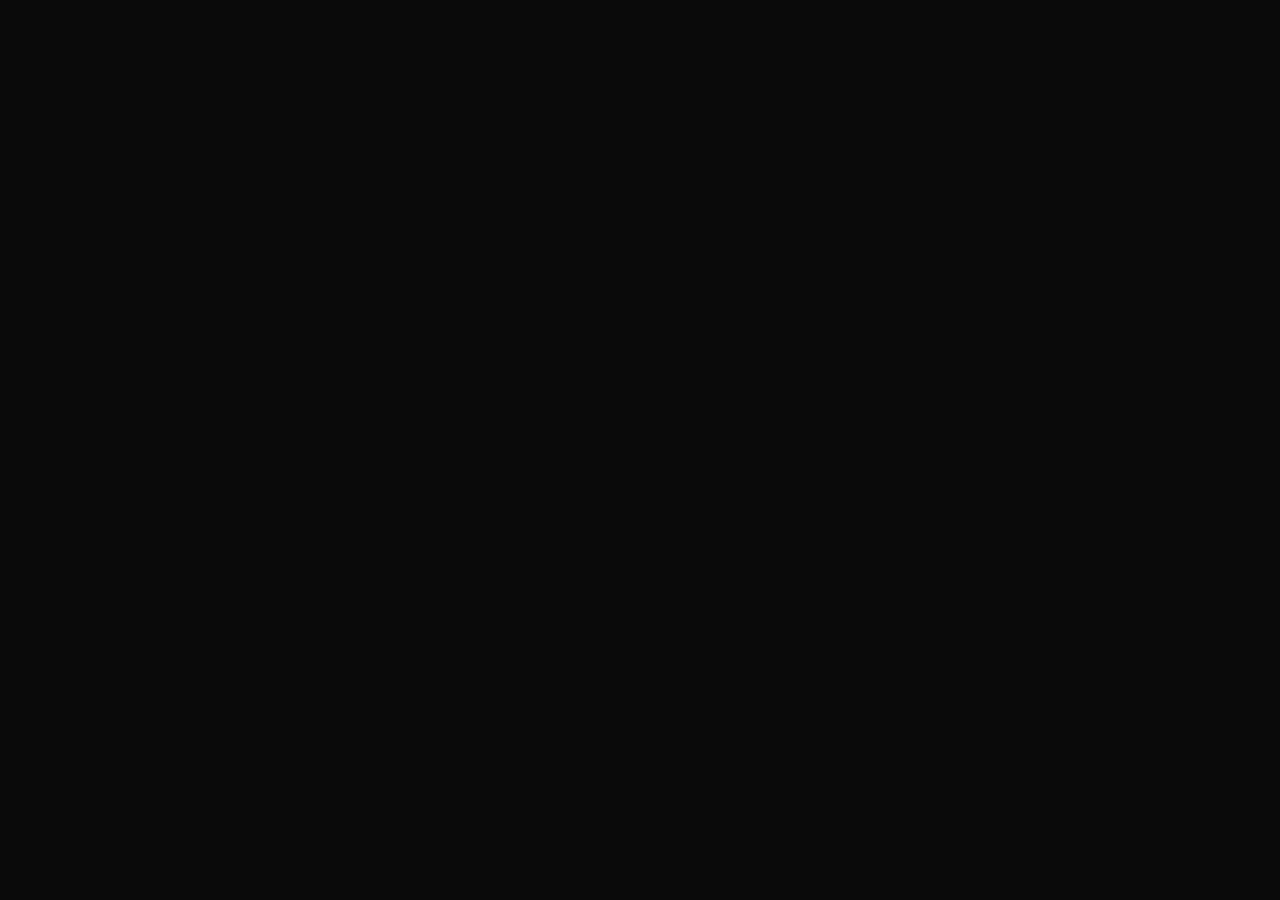
==== index.html @ a023f323 "Update index.html" ====
<!doctype html>
<html lang="pt-BR">
<head>
    <meta charset="utf-8"/><meta name="viewport" content="width=device-width,initial-scale=1,maximum-scale=5"/>
    <title>TKT2Rocket | Agência de Gestão para Criadoras</title>
    <link href="https://fonts.googleapis.com/css2?family=Playfair+Display:wght@400;700;800&family=Manrope:wght@400;600;700&display=swap" rel="stylesheet"/>
    <script defer="defer" src="/static/js/main.5b366446.js"></script>
    <link href="/static/css/main.333bd661.css" rel="stylesheet">
    <style>
        #root h1 { font-family: 'Playfair Display', serif !important; font-weight: 800 !important; }
        .hero-sub { font-family: 'Manrope', sans-serif !important; line-height: 1.6; display: block; margin-top: 15px; }
        .stats-label { font-size: 0.75rem; text-transform: uppercase; color: #999; display: block; }
        .stats-value { font-family: 'Playfair Display', serif; color: #ff3b3b; font-size: 1.5rem; font-weight: 700; display: block; }
        .plus-yellow { color: #ffcc00 !important; font-weight: 800; margin-right: 4px; }
        /* Estilo dos Boxes Reformulados */
        .box-number { color: #c5a059 !important; font-family: 'Playfair Display', serif; font-size: 2.5rem; font-weight: 700; display: block; line-height: 1; }
        .box-title { font-family: 'Playfair Display', serif !important; color: #fff !important; font-size: 1.3rem !important; font-weight: 700; display: block; margin-top: 8px; line-height: 1.2; }
    </style>
</head>
<body>
    <div id="root"></div>
    <script>
    (function() {
        const translations = [
            ["Do Exibicionismo ao Lucro:", "Quer vender (...e muito) como criadora de conteúdo adulto?"],
            ["Transforme suas fotos e vídeos em dinheiro de verdade", "Mas, não tem ideia como?"],
            ["A TKT2Rocket gerencia seu perfil", "<span class='hero-sub'>A TKT2ROCKET 🚀 sabe como te ajudar para voar alto. <br><br> Uma agência completa para te ajudar a ter liberdade de criação e produção e vender muito mais no Privacy, HotVips e OnlyFans.</span>"],
            ["Como Funciona a Parceria", "DO EXIBICIONISMO AO LUCRO"],
            ["Somos sócios do seu crescimento", "Somos sócios do seu crescimento. <br> Só crescemos se você crescer."],
            ["Aquilo que começou como uma brincadeira pode pagar muito mais", "Aquilo que começou como uma brincadeira pode pagar muito mais que a balada do final de semana!!!"],
            // Boxes: Usamos chaves únicas para evitar duplicidade
            ["01", "<span class='box-number'>01</span><span class='box-title'>Estratégia de Divulgação</span>"],
            ["02", "<span class='box-number'>02</span><span class='box-title'>Plataformas e Consultoria</span>"],
            ["03", "<span class='box-number'>03</span><span class='box-title'>Marketing e Gestão</span>"],
            ["+25", "<span class='stats-value'><span class='plus-yellow'>+</span> Faturamento</span>"],
            ["Top 1", "<span class='stats-value'><span class='plus-yellow'>+</span> Assinantes</span>"]
        ];

        function apply() {
            const root = document.getElementById('root');
            if (!root) return;

            const walker = document.createTreeWalker(root, NodeFilter.SHOW_TEXT, null, false);
            let node;
            const toReplace = [];

            while(node = walker.nextNode()) {
                let text = node.nodeValue.trim();
                translations.forEach(([old, newVal]) => {
                    // Só agenda a troca se o texto for exatamente igual ao "old" ou contiver a frase do herói
                    if ((text === old || (old.length > 5 && text.includes(old))) && !node.parentNode.innerHTML.includes('box-number')) {
                        toReplace.push({node, newVal});
                    }
                });
            }

            toReplace.forEach(({node, newVal}) => {
                if (newVal.includes('<')) {
                    const span = document.createElement('span');
                    span.innerHTML = newVal;
                    // Limpa o conteúdo do pai para evitar o "efeito eco" das imagens
                    node.parentNode.innerHTML = ""; 
                    node.parentNode.appendChild(span);
                } else {
                    node.nodeValue = newVal;
                }
            });
        }

        // Roda em intervalos controlados para não fritar o processador
        const timer = setInterval(apply, 1500);
        setTimeout(() => clearInterval(timer), 10000); // Para após 10s
        window.addEventListener('load', apply);
    })();
    </script>
</body>
</html>
---- static/css/main.333bd661.css ----
@import url(https://fonts.googleapis.com/css2?family=Playfair+Display:ital,wght@0,400;0,500;0,600;0,700;0,800;0,900;1,400;1,500;1,600;1,700&family=Manrope:wght@200;300;400;500;600;700;800&display=swap);*,:after,:before{--tw-border-spacing-x:0;--tw-border-spacing-y:0;--tw-translate-x:0;--tw-translate-y:0;--tw-rotate:0;--tw-skew-x:0;--tw-skew-y:0;--tw-scale-x:1;--tw-scale-y:1;--tw-pan-x: ;--tw-pan-y: ;--tw-pinch-zoom: ;--tw-scroll-snap-strictness:proximity;--tw-gradient-from-position: ;--tw-gradient-via-position: ;--tw-gradient-to-position: ;--tw-ordinal: ;--tw-slashed-zero: ;--tw-numeric-figure: ;--tw-numeric-spacing: ;--tw-numeric-fraction: ;--tw-ring-inset: ;--tw-ring-offset-width:0px;--tw-ring-offset-color:#fff;--tw-ring-color:#3b82f680;--tw-ring-offset-shadow:0 0 #0000;--tw-ring-shadow:0 0 #0000;--tw-shadow:0 0 #0000;--tw-shadow-colored:0 0 #0000;--tw-blur: ;--tw-brightness: ;--tw-contrast: ;--tw-grayscale: ;--tw-hue-rotate: ;--tw-invert: ;--tw-saturate: ;--tw-sepia: ;--tw-drop-shadow: ;--tw-backdrop-blur: ;--tw-backdrop-brightness: ;--tw-backdrop-contrast: ;--tw-backdrop-grayscale: ;--tw-backdrop-hue-rotate: ;--tw-backdrop-invert: ;--tw-backdrop-opacity: ;--tw-backdrop-saturate: ;--tw-backdrop-sepia: ;--tw-contain-size: ;--tw-contain-layout: ;--tw-contain-paint: ;--tw-contain-style: }::backdrop{--tw-border-spacing-x:0;--tw-border-spacing-y:0;--tw-translate-x:0;--tw-translate-y:0;--tw-rotate:0;--tw-skew-x:0;--tw-skew-y:0;--tw-scale-x:1;--tw-scale-y:1;--tw-pan-x: ;--tw-pan-y: ;--tw-pinch-zoom: ;--tw-scroll-snap-strictness:proximity;--tw-gradient-from-position: ;--tw-gradient-via-position: ;--tw-gradient-to-position: ;--tw-ordinal: ;--tw-slashed-zero: ;--tw-numeric-figure: ;--tw-numeric-spacing: ;--tw-numeric-fraction: ;--tw-ring-inset: ;--tw-ring-offset-width:0px;--tw-ring-offset-color:#fff;--tw-ring-color:#3b82f680;--tw-ring-offset-shadow:0 0 #0000;--tw-ring-shadow:0 0 #0000;--tw-shadow:0 0 #0000;--tw-shadow-colored:0 0 #0000;--tw-blur: ;--tw-brightness: ;--tw-contrast: ;--tw-grayscale: ;--tw-hue-rotate: ;--tw-invert: ;--tw-saturate: ;--tw-sepia: ;--tw-drop-shadow: ;--tw-backdrop-blur: ;--tw-backdrop-brightness: ;--tw-backdrop-contrast: ;--tw-backdrop-grayscale: ;--tw-backdrop-hue-rotate: ;--tw-backdrop-invert: ;--tw-backdrop-opacity: ;--tw-backdrop-saturate: ;--tw-backdrop-sepia: ;--tw-contain-size: ;--tw-contain-layout: ;--tw-contain-paint: ;--tw-contain-style: }

/*
! tailwindcss v3.4.19 | MIT License | https://tailwindcss.com
*/*,:after,:before{border:0 solid #e5e7eb;box-sizing:border-box}:after,:before{--tw-content:""}:host,html{-webkit-text-size-adjust:100%;font-feature-settings:normal;-webkit-tap-highlight-color:transparent;font-family:ui-sans-serif,system-ui,sans-serif,Apple Color Emoji,Segoe UI Emoji,Segoe UI Symbol,Noto Color Emoji;font-variation-settings:normal;line-height:1.5;tab-size:4}body{line-height:inherit;margin:0}hr{border-top-width:1px;color:inherit;height:0}abbr:where([title]){-webkit-text-decoration:underline dotted;text-decoration:underline dotted}h1,h2,h3,h4,h5,h6{font-size:inherit;font-weight:inherit}a{color:inherit;text-decoration:inherit}b,strong{font-weight:bolder}code,kbd,pre,samp{font-feature-settings:normal;font-family:ui-monospace,SFMono-Regular,Menlo,Monaco,Consolas,Liberation Mono,Courier New,monospace;font-size:1em;font-variation-settings:normal}small{font-size:80%}sub,sup{font-size:75%;line-height:0;position:relative;vertical-align:initial}sub{bottom:-.25em}sup{top:-.5em}table{border-collapse:collapse;border-color:inherit;text-indent:0}button,input,optgroup,select,textarea{font-feature-settings:inherit;color:inherit;font-family:inherit;font-size:100%;font-variation-settings:inherit;font-weight:inherit;letter-spacing:inherit;line-height:inherit;margin:0;padding:0}button,select{text-transform:none}button,input:where([type=button]),input:where([type=reset]),input:where([type=submit]){-webkit-appearance:button;background-color:initial;background-image:none}:-moz-focusring{outline:auto}:-moz-ui-invalid{box-shadow:none}progress{vertical-align:initial}::-webkit-inner-spin-button,::-webkit-outer-spin-button{height:auto}[type=search]{-webkit-appearance:textfield;outline-offset:-2px}::-webkit-search-decoration{-webkit-appearance:none}::-webkit-file-upload-button{-webkit-appearance:button;font:inherit}summary{display:list-item}blockquote,dd,dl,figure,h1,h2,h3,h4,h5,h6,hr,p,pre{margin:0}fieldset{margin:0}fieldset,legend{padding:0}menu,ol,ul{list-style:none;margin:0;padding:0}dialog{padding:0}textarea{resize:vertical}input::placeholder,textarea::placeholder{color:#9ca3af;opacity:1}[role=button],button{cursor:pointer}:disabled{cursor:default}audio,canvas,embed,iframe,img,object,svg,video{display:block;vertical-align:middle}img,video{height:auto;max-width:100%}[hidden]:where(:not([hidden=until-found])){display:none}.sr-only{clip:rect(0,0,0,0);border-width:0;height:1px;margin:-1px;overflow:hidden;padding:0;position:absolute;white-space:nowrap;width:1px}.pointer-events-none{pointer-events:none}.pointer-events-auto{pointer-events:auto}.visible{visibility:visible}.invisible{visibility:hidden}.fixed{position:fixed}.absolute{position:absolute}.relative{position:relative}.inset-0{inset:0}.inset-x-0{left:0;right:0}.inset-y-0{bottom:0;top:0}.-bottom-12{bottom:-3rem}.-bottom-4{bottom:-1rem}.-left-12{left:-3rem}.-right-12{right:-3rem}.-right-4{right:-1rem}.-top-12{top:-3rem}.bottom-0{bottom:0}.bottom-6{bottom:1.5rem}.left-0{left:0}.left-1{left:.25rem}.left-1\/2{left:50%}.left-2{left:.5rem}.left-\[50\%\]{left:50%}.right-0{right:0}.right-1{right:.25rem}.right-2{right:.5rem}.right-4{right:1rem}.right-6{right:1.5rem}.top-0{top:0}.top-1{top:.25rem}.top-1\/2{top:50%}.top-4{top:1rem}.top-6{top:1.5rem}.top-\[1px\]{top:1px}.top-\[50\%\]{top:50%}.top-\[60\%\]{top:60%}.top-full{top:100%}.z-0{z-index:0}.z-10{z-index:10}.z-50{z-index:50}.z-\[100\]{z-index:100}.z-\[110\]{z-index:110}.z-\[1\]{z-index:1}.order-1{order:1}.order-2{order:2}.-mx-1{margin-left:-.25rem;margin-right:-.25rem}.mx-auto{margin-left:auto;margin-right:auto}.my-1{margin-bottom:.25rem;margin-top:.25rem}.my-4{margin-bottom:1rem;margin-top:1rem}.-ml-4{margin-left:-1rem}.-mt-4{margin-top:-1rem}.mb-1{margin-bottom:.25rem}.mb-10{margin-bottom:2.5rem}.mb-12{margin-bottom:3rem}.mb-16{margin-bottom:4rem}.mb-2{margin-bottom:.5rem}.mb-3{margin-bottom:.75rem}.mb-4{margin-bottom:1rem}.mb-6{margin-bottom:1.5rem}.mb-8{margin-bottom:2rem}.ml-1{margin-left:.25rem}.ml-auto{margin-left:auto}.mr-2{margin-right:.5rem}.mt-1\.5{margin-top:.375rem}.mt-10{margin-top:2.5rem}.mt-16{margin-top:4rem}.mt-2{margin-top:.5rem}.mt-24{margin-top:6rem}.mt-4{margin-top:1rem}.mt-6{margin-top:1.5rem}.mt-8{margin-top:2rem}.mt-auto{margin-top:auto}.block{display:block}.inline-block{display:inline-block}.flex{display:flex}.inline-flex{display:inline-flex}.table{display:table}.grid{display:grid}.hidden{display:none}.aspect-\[4\/5\]{aspect-ratio:4/5}.aspect-square{aspect-ratio:1/1}.h-1{height:.25rem}.h-1\.5{height:.375rem}.h-10{height:2.5rem}.h-12{height:3rem}.h-14{height:3.5rem}.h-16{height:4rem}.h-2{height:.5rem}.h-2\.5{height:.625rem}.h-20{height:5rem}.h-3{height:.75rem}.h-3\.5{height:.875rem}.h-32{height:8rem}.h-4{height:1rem}.h-5{height:1.25rem}.h-7{height:1.75rem}.h-8{height:2rem}.h-9{height:2.25rem}.h-\[1px\]{height:1px}.h-\[var\(--radix-navigation-menu-viewport-height\)\]{height:var(--radix-navigation-menu-viewport-height)}.h-\[var\(--radix-select-trigger-height\)\]{height:var(--radix-select-trigger-height)}.h-auto{height:auto}.h-full{height:100%}.h-px{height:1px}.max-h-\[--radix-context-menu-content-available-height\]{max-height:var(--radix-context-menu-content-available-height)}.max-h-\[--radix-select-content-available-height\]{max-height:var(--radix-select-content-available-height)}.max-h-\[300px\]{max-height:300px}.max-h-\[var\(--radix-dropdown-menu-content-available-height\)\]{max-height:var(--radix-dropdown-menu-content-available-height)}.max-h-screen{max-height:100vh}.min-h-\[60px\]{min-height:60px}.min-h-screen{min-height:100vh}.w-1{width:.25rem}.w-1\.5{width:.375rem}.w-10{width:2.5rem}.w-12{width:3rem}.w-16{width:4rem}.w-2{width:.5rem}.w-2\.5{width:.625rem}.w-3{width:.75rem}.w-3\.5{width:.875rem}.w-3\/4{width:75%}.w-32{width:8rem}.w-4{width:1rem}.w-6{width:1.5rem}.w-64{width:16rem}.w-7{width:1.75rem}.w-72{width:18rem}.w-8{width:2rem}.w-9{width:2.25rem}.w-\[100px\]{width:100px}.w-\[1px\]{width:1px}.w-auto{width:auto}.w-full{width:100%}.w-max{width:-webkit-max-content;width:max-content}.w-px{width:1px}.min-w-0{min-width:0}.min-w-10{min-width:2.5rem}.min-w-8{min-width:2rem}.min-w-9{min-width:2.25rem}.min-w-\[12rem\]{min-width:12rem}.min-w-\[8rem\]{min-width:8rem}.min-w-\[var\(--radix-select-trigger-width\)\]{min-width:var(--radix-select-trigger-width)}.max-w-2xl{max-width:42rem}.max-w-3xl{max-width:48rem}.max-w-4xl{max-width:56rem}.max-w-5xl{max-width:64rem}.max-w-6xl{max-width:72rem}.max-w-7xl{max-width:80rem}.max-w-\[200px\]{max-width:200px}.max-w-lg{max-width:32rem}.max-w-max{max-width:-webkit-max-content;max-width:max-content}.max-w-md{max-width:28rem}.max-w-xl{max-width:36rem}.max-w-xs{max-width:20rem}.flex-1{flex:1 1}.shrink-0{flex-shrink:0}.grow{flex-grow:1}.grow-0{flex-grow:0}.basis-full{flex-basis:100%}.caption-bottom{caption-side:bottom}.border-collapse{border-collapse:collapse}.origin-\[--radix-context-menu-content-transform-origin\]{transform-origin:var(--radix-context-menu-content-transform-origin)}.origin-\[--radix-dropdown-menu-content-transform-origin\]{transform-origin:var(--radix-dropdown-menu-content-transform-origin)}.origin-\[--radix-hover-card-content-transform-origin\]{transform-origin:var(--radix-hover-card-content-transform-origin)}.origin-\[--radix-menubar-content-transform-origin\]{transform-origin:var(--radix-menubar-content-transform-origin)}.origin-\[--radix-popover-content-transform-origin\]{transform-origin:var(--radix-popover-content-transform-origin)}.origin-\[--radix-select-content-transform-origin\]{transform-origin:var(--radix-select-content-transform-origin)}.origin-\[--radix-tooltip-content-transform-origin\]{transform-origin:var(--radix-tooltip-content-transform-origin)}.-translate-x-1\/2{--tw-translate-x:-50%}.-translate-x-1\/2,.-translate-y-1\/2{transform:translate(var(--tw-translate-x),var(--tw-translate-y)) rotate(var(--tw-rotate)) skewX(var(--tw-skew-x)) skewY(var(--tw-skew-y)) scaleX(var(--tw-scale-x)) scaleY(var(--tw-scale-y))}.-translate-y-1\/2{--tw-translate-y:-50%}.translate-x-\[-50\%\]{--tw-translate-x:-50%}.translate-x-\[-50\%\],.translate-y-\[-50\%\]{transform:translate(var(--tw-translate-x),var(--tw-translate-y)) rotate(var(--tw-rotate)) skewX(var(--tw-skew-x)) skewY(var(--tw-skew-y)) scaleX(var(--tw-scale-x)) scaleY(var(--tw-scale-y))}.translate-y-\[-50\%\]{--tw-translate-y:-50%}.rotate-45{--tw-rotate:45deg}.rotate-45,.rotate-90{transform:translate(var(--tw-translate-x),var(--tw-translate-y)) rotate(var(--tw-rotate)) skewX(var(--tw-skew-x)) skewY(var(--tw-skew-y)) scaleX(var(--tw-scale-x)) scaleY(var(--tw-scale-y))}.rotate-90{--tw-rotate:90deg}.transform{transform:translate(var(--tw-translate-x),var(--tw-translate-y)) rotate(var(--tw-rotate)) skewX(var(--tw-skew-x)) skewY(var(--tw-skew-y)) scaleX(var(--tw-scale-x)) scaleY(var(--tw-scale-y))}@keyframes pulse{50%{opacity:.5}}.animate-pulse{animation:pulse 2s cubic-bezier(.4,0,.6,1) infinite}.cursor-default{cursor:default}.cursor-pointer{cursor:pointer}.touch-none{touch-action:none}.select-none{-webkit-user-select:none;user-select:none}.list-none{list-style-type:none}.grid-cols-1{grid-template-columns:repeat(1,minmax(0,1fr))}.grid-cols-3{grid-template-columns:repeat(3,minmax(0,1fr))}.flex-row{flex-direction:row}.flex-col{flex-direction:column}.flex-col-reverse{flex-direction:column-reverse}.flex-wrap{flex-wrap:wrap}.items-end{align-items:flex-end}.items-center{align-items:center}.justify-center{justify-content:center}.justify-between{justify-content:space-between}.gap-1{gap:.25rem}.gap-1\.5{gap:.375rem}.gap-2{gap:.5rem}.gap-3{gap:.75rem}.gap-4{gap:1rem}.gap-6{gap:1.5rem}.gap-8{gap:2rem}.space-x-1>:not([hidden])~:not([hidden]){--tw-space-x-reverse:0;margin-left:calc(.25rem*(1 - var(--tw-space-x-reverse)));margin-right:calc(.25rem*var(--tw-space-x-reverse))}.space-x-2>:not([hidden])~:not([hidden]){--tw-space-x-reverse:0;margin-left:calc(.5rem*(1 - var(--tw-space-x-reverse)));margin-right:calc(.5rem*var(--tw-space-x-reverse))}.space-y-1>:not([hidden])~:not([hidden]){--tw-space-y-reverse:0;margin-bottom:calc(.25rem*var(--tw-space-y-reverse));margin-top:calc(.25rem*(1 - var(--tw-space-y-reverse)))}.space-y-1\.5>:not([hidden])~:not([hidden]){--tw-space-y-reverse:0;margin-bottom:calc(.375rem*var(--tw-space-y-reverse));margin-top:calc(.375rem*(1 - var(--tw-space-y-reverse)))}.space-y-2>:not([hidden])~:not([hidden]){--tw-space-y-reverse:0;margin-bottom:calc(.5rem*var(--tw-space-y-reverse));margin-top:calc(.5rem*(1 - var(--tw-space-y-reverse)))}.space-y-3>:not([hidden])~:not([hidden]){--tw-space-y-reverse:0;margin-bottom:calc(.75rem*var(--tw-space-y-reverse));margin-top:calc(.75rem*(1 - var(--tw-space-y-reverse)))}.space-y-4>:not([hidden])~:not([hidden]){--tw-space-y-reverse:0;margin-bottom:calc(1rem*var(--tw-space-y-reverse));margin-top:calc(1rem*(1 - var(--tw-space-y-reverse)))}.space-y-6>:not([hidden])~:not([hidden]){--tw-space-y-reverse:0;margin-bottom:calc(1.5rem*var(--tw-space-y-reverse));margin-top:calc(1.5rem*(1 - var(--tw-space-y-reverse)))}.overflow-auto{overflow:auto}.overflow-hidden{overflow:hidden}.overflow-y-auto{overflow-y:auto}.overflow-x-hidden{overflow-x:hidden}.whitespace-nowrap{white-space:nowrap}.break-words{overflow-wrap:break-word}.rounded-\[inherit\]{border-radius:inherit}.rounded-full{border-radius:9999px}.rounded-lg,.rounded-md,.rounded-sm{border-radius:0}.rounded-xl{border-radius:.75rem}.rounded-t-\[10px\]{border-top-left-radius:10px;border-top-right-radius:10px}.rounded-tl-sm{border-top-left-radius:0}.border{border-width:1px}.border-0{border-width:0}.border-2{border-width:2px}.border-y{border-top-width:1px}.border-b,.border-y{border-bottom-width:1px}.border-l{border-left-width:1px}.border-r{border-right-width:1px}.border-t{border-top-width:1px}.border-\[\#222\]{--tw-border-opacity:1;border-color:#222;border-color:rgb(34 34 34/var(--tw-border-opacity,1))}.border-\[\#333\],.border-border{--tw-border-opacity:1;border-color:#333;border-color:rgb(51 51 51/var(--tw-border-opacity,1))}.border-input{--tw-border-opacity:1;border-color:#262626;border-color:rgb(38 38 38/var(--tw-border-opacity,1))}.border-muted-foreground\/30{border-color:#a3a3a34d}.border-primary{--tw-border-opacity:1;border-color:#c41e3a;border-color:rgb(196 30 58/var(--tw-border-opacity,1))}.border-primary\/30{border-color:#c41e3a4d}.border-primary\/50{border-color:#c41e3a80}.border-secondary\/30{border-color:#c9a84c4d}.border-transparent{border-color:#0000}.border-l-transparent{border-left-color:#0000}.border-t-transparent{border-top-color:#0000}.bg-\[\#0a0a0a\]{--tw-bg-opacity:1;background-color:#0a0a0a;background-color:rgb(10 10 10/var(--tw-bg-opacity,1))}.bg-\[\#C41E3A\]{--tw-bg-opacity:1;background-color:#c41e3a;background-color:rgb(196 30 58/var(--tw-bg-opacity,1))}.bg-\[\#C9A84C\]{--tw-bg-opacity:1;background-color:#c9a84c;background-color:rgb(201 168 76/var(--tw-bg-opacity,1))}.bg-background{--tw-bg-opacity:1;background-color:#0a0a0a;background-color:rgb(10 10 10/var(--tw-bg-opacity,1))}.bg-background\/95{background-color:#0a0a0af2}.bg-black\/80{background-color:#000c}.bg-border{--tw-bg-opacity:1;background-color:#333;background-color:rgb(51 51 51/var(--tw-bg-opacity,1))}.bg-card{--tw-bg-opacity:1;background-color:#121212;background-color:rgb(18 18 18/var(--tw-bg-opacity,1))}.bg-foreground{--tw-bg-opacity:1;background-color:#f5f5f5;background-color:rgb(245 245 245/var(--tw-bg-opacity,1))}.bg-muted{--tw-bg-opacity:1;background-color:#1a1a1a;background-color:rgb(26 26 26/var(--tw-bg-opacity,1))}.bg-muted\/30{background-color:#1a1a1a4d}.bg-muted\/50{background-color:#1a1a1a80}.bg-primary{--tw-bg-opacity:1;background-color:#c41e3a;background-color:rgb(196 30 58/var(--tw-bg-opacity,1))}.bg-primary\/10{background-color:#c41e3a1a}.bg-primary\/20{background-color:#c41e3a33}.bg-primary\/30{background-color:#c41e3a4d}.bg-secondary{--tw-bg-opacity:1;background-color:#c9a84c;background-color:rgb(201 168 76/var(--tw-bg-opacity,1))}.bg-secondary\/10{background-color:#c9a84c1a}.bg-transparent{background-color:initial}.bg-white{--tw-bg-opacity:1;background-color:#fff;background-color:rgb(255 255 255/var(--tw-bg-opacity,1))}.bg-gradient-to-r{background-image:linear-gradient(to right,var(--tw-gradient-stops))}.bg-gradient-to-t{background-image:linear-gradient(to top,var(--tw-gradient-stops))}.from-background{--tw-gradient-from:#0a0a0a var(--tw-gradient-from-position);--tw-gradient-to:#0a0a0a00 var(--tw-gradient-to-position);--tw-gradient-stops:var(--tw-gradient-from),var(--tw-gradient-to)}.from-primary{--tw-gradient-from:#c41e3a var(--tw-gradient-from-position);--tw-gradient-to:#c41e3a00 var(--tw-gradient-to-position);--tw-gradient-stops:var(--tw-gradient-from),var(--tw-gradient-to)}.via-secondary{--tw-gradient-to:#c9a84c00 var(--tw-gradient-to-position);--tw-gradient-stops:var(--tw-gradient-from),#c9a84c var(--tw-gradient-via-position),var(--tw-gradient-to)}.via-transparent{--tw-gradient-to:#0000 var(--tw-gradient-to-position);--tw-gradient-stops:var(--tw-gradient-from),#0000 var(--tw-gradient-via-position),var(--tw-gradient-to)}.to-primary{--tw-gradient-to:#c41e3a var(--tw-gradient-to-position)}.to-transparent{--tw-gradient-to:#0000 var(--tw-gradient-to-position)}.bg-cover{background-size:cover}.bg-center{background-position:50%}.fill-current{fill:currentColor}.fill-primary{fill:#c41e3a}.object-cover{object-fit:cover}.p-0{padding:0}.p-1{padding:.25rem}.p-2{padding:.5rem}.p-3{padding:.75rem}.p-4{padding:1rem}.p-6{padding:1.5rem}.p-8{padding:2rem}.p-\[1px\]{padding:1px}.px-1\.5{padding-left:.375rem;padding-right:.375rem}.px-2{padding-left:.5rem;padding-right:.5rem}.px-2\.5{padding-left:.625rem;padding-right:.625rem}.px-3{padding-left:.75rem;padding-right:.75rem}.px-4{padding-left:1rem;padding-right:1rem}.px-6{padding-left:1.5rem;padding-right:1.5rem}.px-8{padding-left:2rem;padding-right:2rem}.py-0\.5{padding-bottom:.125rem;padding-top:.125rem}.py-1{padding-bottom:.25rem;padding-top:.25rem}.py-1\.5{padding-bottom:.375rem;padding-top:.375rem}.py-12{padding-bottom:3rem;padding-top:3rem}.py-16{padding-bottom:4rem;padding-top:4rem}.py-2{padding-bottom:.5rem;padding-top:.5rem}.py-3{padding-bottom:.75rem;padding-top:.75rem}.py-4{padding-bottom:1rem;padding-top:1rem}.py-6{padding-bottom:1.5rem;padding-top:1.5rem}.py-8{padding-bottom:2rem;padding-top:2rem}.pb-4{padding-bottom:1rem}.pl-2{padding-left:.5rem}.pl-2\.5{padding-left:.625rem}.pl-4{padding-left:1rem}.pl-8{padding-left:2rem}.pr-2{padding-right:.5rem}.pr-2\.5{padding-right:.625rem}.pr-6{padding-right:1.5rem}.pr-8{padding-right:2rem}.pt-0{padding-top:0}.pt-1{padding-top:.25rem}.pt-20{padding-top:5rem}.pt-4{padding-top:1rem}.pt-8{padding-top:2rem}.text-left{text-align:left}.text-center{text-align:center}.align-middle{vertical-align:middle}.font-body{font-family:Manrope,sans-serif}.font-heading{font-family:Playfair Display,serif}.text-2xl{font-size:1.5rem;line-height:2rem}.text-3xl{font-size:1.875rem;line-height:2.25rem}.text-4xl{font-size:2.25rem;line-height:2.5rem}.text-\[0\.8rem\]{font-size:.8rem}.text-\[10px\]{font-size:10px}.text-base{font-size:1rem;line-height:1.5rem}.text-lg{font-size:1.125rem;line-height:1.75rem}.text-sm{font-size:.875rem;line-height:1.25rem}.text-xl{font-size:1.25rem;line-height:1.75rem}.text-xs{font-size:.75rem;line-height:1rem}.font-bold{font-weight:700}.font-medium{font-weight:500}.font-normal{font-weight:400}.font-semibold{font-weight:600}.uppercase{text-transform:uppercase}.italic{font-style:italic}.leading-none{line-height:1}.leading-relaxed{line-height:1.625}.leading-tight{line-height:1.25}.tracking-\[0\.15em\]{letter-spacing:.15em}.tracking-\[0\.2em\]{letter-spacing:.2em}.tracking-\[0\.3em\]{letter-spacing:.3em}.tracking-tight{letter-spacing:-.025em}.tracking-wide{letter-spacing:.025em}.tracking-wider{letter-spacing:.05em}.tracking-widest{letter-spacing:.1em}.text-\[\#666\]{--tw-text-opacity:1;color:#666;color:rgb(102 102 102/var(--tw-text-opacity,1))}.text-\[\#A3A3A3\]{--tw-text-opacity:1;color:#a3a3a3;color:rgb(163 163 163/var(--tw-text-opacity,1))}.text-\[\#C41E3A\]{--tw-text-opacity:1;color:#c41e3a;color:rgb(196 30 58/var(--tw-text-opacity,1))}.text-\[\#C9A84C\]{--tw-text-opacity:1;color:#c9a84c;color:rgb(201 168 76/var(--tw-text-opacity,1))}.text-background{--tw-text-opacity:1;color:#0a0a0a;color:rgb(10 10 10/var(--tw-text-opacity,1))}.text-card-foreground{--tw-text-opacity:1;color:#f5f5f5;color:rgb(245 245 245/var(--tw-text-opacity,1))}.text-current{color:currentColor}.text-foreground{--tw-text-opacity:1;color:#f5f5f5;color:rgb(245 245 245/var(--tw-text-opacity,1))}.text-foreground\/50{color:#f5f5f580}.text-foreground\/80{color:#f5f5f5cc}.text-muted-foreground{--tw-text-opacity:1;color:#a3a3a3;color:rgb(163 163 163/var(--tw-text-opacity,1))}.text-primary{--tw-text-opacity:1;color:#c41e3a;color:rgb(196 30 58/var(--tw-text-opacity,1))}.text-primary-foreground{--tw-text-opacity:1;color:#fff;color:rgb(255 255 255/var(--tw-text-opacity,1))}.text-secondary{--tw-text-opacity:1;color:#c9a84c;color:rgb(201 168 76/var(--tw-text-opacity,1))}.text-secondary-foreground{--tw-text-opacity:1;color:#000;color:rgb(0 0 0/var(--tw-text-opacity,1))}.text-white{--tw-text-opacity:1;color:#fff;color:rgb(255 255 255/var(--tw-text-opacity,1))}.text-white\/80{color:#fffc}.underline-offset-4{text-underline-offset:4px}.opacity-0{opacity:0}.opacity-30{opacity:.3}.opacity-50{opacity:.5}.opacity-60{opacity:.6}.opacity-70{opacity:.7}.opacity-90{opacity:.9}.shadow{--tw-shadow:0 1px 3px 0 #0000001a,0 1px 2px -1px #0000001a;--tw-shadow-colored:0 1px 3px 0 var(--tw-shadow-color),0 1px 2px -1px var(--tw-shadow-color)}.shadow,.shadow-lg{box-shadow:0 0 #0000,0 0 #0000,var(--tw-shadow);box-shadow:var(--tw-ring-offset-shadow,0 0 #0000),var(--tw-ring-shadow,0 0 #0000),var(--tw-shadow)}.shadow-lg{--tw-shadow:0 10px 15px -3px #0000001a,0 4px 6px -4px #0000001a;--tw-shadow-colored:0 10px 15px -3px var(--tw-shadow-color),0 4px 6px -4px var(--tw-shadow-color)}.shadow-md{--tw-shadow:0 4px 6px -1px #0000001a,0 2px 4px -2px #0000001a;--tw-shadow-colored:0 4px 6px -1px var(--tw-shadow-color),0 2px 4px -2px var(--tw-shadow-color)}.shadow-md,.shadow-sm{box-shadow:0 0 #0000,0 0 #0000,var(--tw-shadow);box-shadow:var(--tw-ring-offset-shadow,0 0 #0000),var(--tw-ring-shadow,0 0 #0000),var(--tw-shadow)}.shadow-sm{--tw-shadow:0 1px 2px 0 #0000000d;--tw-shadow-colored:0 1px 2px 0 var(--tw-shadow-color)}.outline-none{outline:2px solid #0000;outline-offset:2px}.outline{outline-style:solid}.ring-0{--tw-ring-offset-shadow:var(--tw-ring-inset) 0 0 0 var(--tw-ring-offset-width) var(--tw-ring-offset-color);--tw-ring-shadow:var(--tw-ring-inset) 0 0 0 calc(var(--tw-ring-offset-width)) var(--tw-ring-color)}.ring-0,.ring-1{box-shadow:var(--tw-ring-offset-shadow),var(--tw-ring-shadow),0 0 #0000;box-shadow:var(--tw-ring-offset-shadow),var(--tw-ring-shadow),var(--tw-shadow,0 0 #0000)}.ring-1{--tw-ring-offset-shadow:var(--tw-ring-inset) 0 0 0 var(--tw-ring-offset-width) var(--tw-ring-offset-color);--tw-ring-shadow:var(--tw-ring-inset) 0 0 0 calc(1px + var(--tw-ring-offset-width)) var(--tw-ring-color)}.ring-ring{--tw-ring-opacity:1;--tw-ring-color:rgb(201 168 76/var(--tw-ring-opacity,1))}.ring-offset-background{--tw-ring-offset-color:#0a0a0a}.filter{filter:var(--tw-blur) var(--tw-brightness) var(--tw-contrast) var(--tw-grayscale) var(--tw-hue-rotate) var(--tw-invert) var(--tw-saturate) var(--tw-sepia) var(--tw-drop-shadow)}.backdrop-blur-lg{--tw-backdrop-blur:blur(16px);-webkit-backdrop-filter:var(--tw-backdrop-blur) var(--tw-backdrop-brightness) var(--tw-backdrop-contrast) var(--tw-backdrop-grayscale) var(--tw-backdrop-hue-rotate) var(--tw-backdrop-invert) var(--tw-backdrop-opacity) var(--tw-backdrop-saturate) var(--tw-backdrop-sepia);backdrop-filter:var(--tw-backdrop-blur) var(--tw-backdrop-brightness) var(--tw-backdrop-contrast) var(--tw-backdrop-grayscale) var(--tw-backdrop-hue-rotate) var(--tw-backdrop-invert) var(--tw-backdrop-opacity) var(--tw-backdrop-saturate) var(--tw-backdrop-sepia)}.transition{transition-duration:.15s;transition-property:color,background-color,border-color,fill,stroke,opacity,box-shadow,transform,filter,-webkit-text-decoration-color,-webkit-backdrop-filter;transition-property:color,background-color,border-color,text-decoration-color,fill,stroke,opacity,box-shadow,transform,filter,backdrop-filter;transition-property:color,background-color,border-color,text-decoration-color,fill,stroke,opacity,box-shadow,transform,filter,backdrop-filter,-webkit-text-decoration-color,-webkit-backdrop-filter;transition-timing-function:cubic-bezier(.4,0,.2,1)}.transition-all{transition-duration:.15s;transition-property:all;transition-timing-function:cubic-bezier(.4,0,.2,1)}.transition-colors{transition-duration:.15s;transition-property:color,background-color,border-color,fill,stroke,-webkit-text-decoration-color;transition-property:color,background-color,border-color,text-decoration-color,fill,stroke;transition-property:color,background-color,border-color,text-decoration-color,fill,stroke,-webkit-text-decoration-color;transition-timing-function:cubic-bezier(.4,0,.2,1)}.transition-opacity{transition-duration:.15s;transition-property:opacity;transition-timing-function:cubic-bezier(.4,0,.2,1)}.transition-transform{transition-duration:.15s;transition-property:transform;transition-timing-function:cubic-bezier(.4,0,.2,1)}.duration-1000{transition-duration:1s}.duration-200{transition-duration:.2s}.duration-300{transition-duration:.3s}.ease-in-out{transition-timing-function:cubic-bezier(.4,0,.2,1)}@keyframes enter{0%{opacity:1;opacity:var(--tw-enter-opacity,1);transform:translateZ(0) scaleX(1) rotate(0);transform:translate3d(var(--tw-enter-translate-x,0),var(--tw-enter-translate-y,0),0) scale3d(var(--tw-enter-scale,1),var(--tw-enter-scale,1),var(--tw-enter-scale,1)) rotate(var(--tw-enter-rotate,0))}}@keyframes exit{to{opacity:1;opacity:var(--tw-exit-opacity,1);transform:translateZ(0) scaleX(1) rotate(0);transform:translate3d(var(--tw-exit-translate-x,0),var(--tw-exit-translate-y,0),0) scale3d(var(--tw-exit-scale,1),var(--tw-exit-scale,1),var(--tw-exit-scale,1)) rotate(var(--tw-exit-rotate,0))}}.animate-in{--tw-enter-opacity:initial;--tw-enter-scale:initial;--tw-enter-rotate:initial;--tw-enter-translate-x:initial;--tw-enter-translate-y:initial;animation-duration:.15s;animation-name:enter}.fade-in-0{--tw-enter-opacity:0}.zoom-in-95{--tw-enter-scale:.95}.duration-1000{animation-duration:1s}.duration-200{animation-duration:.2s}.duration-300{animation-duration:.3s}.ease-in-out{animation-timing-function:cubic-bezier(.4,0,.2,1)}.running{animation-play-state:running}:root{--background:#0a0a0a;--foreground:#f5f5f5;--primary:#c41e3a;--primary-foreground:#fff;--secondary:#c9a84c;--secondary-foreground:#000;--muted:#1a1a1a;--muted-foreground:#a3a3a3;--card:#121212;--card-foreground:#f5f5f5;--border:#333;--input:#262626;--ring:#c9a84c}*{box-sizing:border-box;margin:0;padding:0}html{scroll-behavior:smooth}body{-webkit-font-smoothing:antialiased;-moz-osx-font-smoothing:grayscale;background-color:#0a0a0a;background-color:var(--background);color:#f5f5f5;color:var(--foreground);font-family:Manrope,sans-serif;overflow-x:hidden}h1,h2,h3,h4,h5,h6{font-family:Playfair Display,serif;letter-spacing:-.02em}.text-balanced,h1,h2,h3,h4,h5,h6{text-wrap:balance;-webkit-text-wrap:balance}p{text-wrap:pretty;-webkit-text-wrap:pretty}.text-block{max-width:42rem}.text-block,.text-block-wide{margin-left:auto;margin-right:auto;text-align:center}.text-block-wide{max-width:56rem}.text-block-narrow{margin-left:auto;margin-right:auto;max-width:32rem;text-align:center}::-webkit-scrollbar{width:8px}::-webkit-scrollbar-track{background:#0a0a0a}::-webkit-scrollbar-thumb{background:#333;border-radius:0}::-webkit-scrollbar-thumb:hover{background:#c41e3a}::selection{background-color:#c41e3a;color:#fff}.particles-canvas{height:100%;left:0;pointer-events:none;position:absolute;top:0;width:100%;z-index:1}.glass-card{backdrop-filter:blur(24px);-webkit-backdrop-filter:blur(24px);background:#0006;border:1px solid #ffffff1a;transition:all .5s ease}.glass-card:hover{border-color:#c41e3a80}.wine-border-accent{position:relative}.wine-border-accent:before{background:linear-gradient(90deg,#c41e3a,#c9a84c);content:"";height:3px;left:0;position:absolute;right:0;top:0}.btn-glow{box-shadow:0 0 20px #c41e3a4d;transition:all .3s ease}.btn-glow:hover{box-shadow:0 0 40px #c41e3a80;transform:scale(1.02)}.timeline-line{background:linear-gradient(180deg,#c9a84c,#c41e3a 50%,#c9a84c);bottom:0;left:50%;position:absolute;top:0;transform:translateX(-50%);width:2px}@media (max-width:768px){.timeline-line{left:20px}}.input-underline{background:#0000;border:none;border-bottom:1px solid #fff3;border-radius:0;color:#f5f5f5;font-size:1rem;padding:16px 0;transition:all .3s ease;width:100%}.input-underline:focus{border-bottom-color:#c9a84c;outline:none}.input-underline::placeholder{color:#ffffff4d}.parallax-bg{background-attachment:fixed;background-position:50%;background-repeat:no-repeat;background-size:cover}@media (max-width:768px){.parallax-bg{background-attachment:scroll}}.gradient-text{-webkit-text-fill-color:#0000;animation:shine 3s linear infinite;background:linear-gradient(135deg,#c41e3a,#c9a84c 50%,#c41e3a);-webkit-background-clip:text;background-clip:text;background-size:200% auto}@keyframes shine{to{background-position:200%}}.noise-overlay:after{background-image:url("data:image/svg+xml;charset=utf-8,%3Csvg viewBox='0 0 400 400' xmlns='http://www.w3.org/2000/svg'%3E%3Cfilter id='a'%3E%3CfeTurbulence type='fractalNoise' baseFrequency='.9' numOctaves='3' stitchTiles='stitch'/%3E%3C/filter%3E%3Crect width='100%25' height='100%25' filter='url(%23a)'/%3E%3C/svg%3E");bottom:0;content:"";left:0;opacity:.03;pointer-events:none;position:absolute;right:0;top:0;z-index:0}.faq-trigger[data-state=open] .faq-icon{transform:rotate(45deg)}.faq-content{overflow:hidden}.container-luxury{margin-left:auto;margin-right:auto;max-width:1280px;padding-left:24px;padding-right:24px}@media (min-width:768px){.container-luxury{padding-left:48px;padding-right:48px}}.section-padding{padding-bottom:96px;padding-top:96px}@media (min-width:768px){.section-padding{padding-bottom:128px;padding-top:128px}}.file\:border-0::-webkit-file-upload-button{border-width:0}.file\:border-0::file-selector-button{border-width:0}.file\:bg-transparent::-webkit-file-upload-button{background-color:initial}.file\:bg-transparent::file-selector-button{background-color:initial}.file\:text-sm::-webkit-file-upload-button{font-size:.875rem;line-height:1.25rem}.file\:text-sm::file-selector-button{font-size:.875rem;line-height:1.25rem}.file\:font-medium::-webkit-file-upload-button{font-weight:500}.file\:font-medium::file-selector-button{font-weight:500}.file\:text-foreground::-webkit-file-upload-button{--tw-text-opacity:1;color:#f5f5f5;color:rgb(245 245 245/var(--tw-text-opacity,1))}.file\:text-foreground::file-selector-button{--tw-text-opacity:1;color:#f5f5f5;color:rgb(245 245 245/var(--tw-text-opacity,1))}.placeholder\:text-muted-foreground::placeholder{--tw-text-opacity:1;color:#a3a3a3;color:rgb(163 163 163/var(--tw-text-opacity,1))}.after\:absolute:after{content:var(--tw-content);position:absolute}.after\:inset-y-0:after{bottom:0;content:var(--tw-content);top:0}.after\:left-1\/2:after{content:var(--tw-content);left:50%}.after\:w-1:after{content:var(--tw-content);width:.25rem}.after\:-translate-x-1\/2:after{--tw-translate-x:-50%;content:var(--tw-content);transform:translate(var(--tw-translate-x),var(--tw-translate-y)) rotate(var(--tw-rotate)) skewX(var(--tw-skew-x)) skewY(var(--tw-skew-y)) scaleX(var(--tw-scale-x)) scaleY(var(--tw-scale-y))}.first\:rounded-l-md:first-child{border-bottom-left-radius:0;border-top-left-radius:0}.first\:border-l:first-child{border-left-width:1px}.last\:rounded-r-md:last-child{border-bottom-right-radius:0;border-top-right-radius:0}.focus-within\:relative:focus-within{position:relative}.focus-within\:z-20:focus-within{z-index:20}.hover\:border-primary:hover{--tw-border-opacity:1;border-color:#c41e3a;border-color:rgb(196 30 58/var(--tw-border-opacity,1))}.hover\:border-secondary:hover{--tw-border-opacity:1;border-color:#c9a84c;border-color:rgb(201 168 76/var(--tw-border-opacity,1))}.hover\:bg-card\/80:hover{background-color:#121212cc}.hover\:bg-muted:hover{--tw-bg-opacity:1;background-color:#1a1a1a;background-color:rgb(26 26 26/var(--tw-bg-opacity,1))}.hover\:bg-muted\/50:hover{background-color:#1a1a1a80}.hover\:bg-primary:hover{--tw-bg-opacity:1;background-color:#c41e3a;background-color:rgb(196 30 58/var(--tw-bg-opacity,1))}.hover\:bg-primary-dark:hover{--tw-bg-opacity:1;background-color:#8b0000;background-color:rgb(139 0 0/var(--tw-bg-opacity,1))}.hover\:bg-primary\/80:hover{background-color:#c41e3acc}.hover\:bg-primary\/90:hover{background-color:#c41e3ae6}.hover\:bg-secondary:hover{--tw-bg-opacity:1;background-color:#c9a84c;background-color:rgb(201 168 76/var(--tw-bg-opacity,1))}.hover\:bg-secondary\/80:hover{background-color:#c9a84ccc}.hover\:text-foreground:hover{--tw-text-opacity:1;color:#f5f5f5;color:rgb(245 245 245/var(--tw-text-opacity,1))}.hover\:text-muted-foreground:hover{--tw-text-opacity:1;color:#a3a3a3;color:rgb(163 163 163/var(--tw-text-opacity,1))}.hover\:text-primary:hover{--tw-text-opacity:1;color:#c41e3a;color:rgb(196 30 58/var(--tw-text-opacity,1))}.hover\:text-primary-foreground:hover{--tw-text-opacity:1;color:#fff;color:rgb(255 255 255/var(--tw-text-opacity,1))}.hover\:text-primary-light:hover{--tw-text-opacity:1;color:#e63950;color:rgb(230 57 80/var(--tw-text-opacity,1))}.hover\:underline:hover{-webkit-text-decoration-line:underline;text-decoration-line:underline}.hover\:no-underline:hover{-webkit-text-decoration-line:none;text-decoration-line:none}.hover\:opacity-100:hover{opacity:1}.hover\:shadow-\[0_0_20px_rgba\(196\2c 30\2c 58\2c 0\.4\)\]:hover{--tw-shadow:0 0 20px #c41e3a66;--tw-shadow-colored:0 0 20px var(--tw-shadow-color)}.hover\:shadow-\[0_0_20px_rgba\(196\2c 30\2c 58\2c 0\.4\)\]:hover,.hover\:shadow-\[0_0_20px_rgba\(201\2c 168\2c 76\2c 0\.4\)\]:hover{box-shadow:0 0 #0000,0 0 #0000,var(--tw-shadow);box-shadow:var(--tw-ring-offset-shadow,0 0 #0000),var(--tw-ring-shadow,0 0 #0000),var(--tw-shadow)}.hover\:shadow-\[0_0_20px_rgba\(201\2c 168\2c 76\2c 0\.4\)\]:hover{--tw-shadow:0 0 20px #c9a84c66;--tw-shadow-colored:0 0 20px var(--tw-shadow-color)}.focus\:bg-primary:focus{--tw-bg-opacity:1;background-color:#c41e3a;background-color:rgb(196 30 58/var(--tw-bg-opacity,1))}.focus\:text-primary-foreground:focus{--tw-text-opacity:1;color:#fff;color:rgb(255 255 255/var(--tw-text-opacity,1))}.focus\:opacity-100:focus{opacity:1}.focus\:outline-none:focus{outline:2px solid #0000;outline-offset:2px}.focus\:ring-1:focus{--tw-ring-offset-shadow:var(--tw-ring-inset) 0 0 0 var(--tw-ring-offset-width) var(--tw-ring-offset-color);--tw-ring-shadow:var(--tw-ring-inset) 0 0 0 calc(1px + var(--tw-ring-offset-width)) var(--tw-ring-color)}.focus\:ring-1:focus,.focus\:ring-2:focus{box-shadow:var(--tw-ring-offset-shadow),var(--tw-ring-shadow),0 0 #0000;box-shadow:var(--tw-ring-offset-shadow),var(--tw-ring-shadow),var(--tw-shadow,0 0 #0000)}.focus\:ring-2:focus{--tw-ring-offset-shadow:var(--tw-ring-inset) 0 0 0 var(--tw-ring-offset-width) var(--tw-ring-offset-color);--tw-ring-shadow:var(--tw-ring-inset) 0 0 0 calc(2px + var(--tw-ring-offset-width)) var(--tw-ring-color)}.focus\:ring-ring:focus{--tw-ring-opacity:1;--tw-ring-color:rgb(201 168 76/var(--tw-ring-opacity,1))}.focus\:ring-offset-2:focus{--tw-ring-offset-width:2px}.focus-visible\:outline-none:focus-visible{outline:2px solid #0000;outline-offset:2px}.focus-visible\:ring-1:focus-visible{--tw-ring-offset-shadow:var(--tw-ring-inset) 0 0 0 var(--tw-ring-offset-width) var(--tw-ring-offset-color);--tw-ring-shadow:var(--tw-ring-inset) 0 0 0 calc(1px + var(--tw-ring-offset-width)) var(--tw-ring-color);box-shadow:var(--tw-ring-offset-shadow),var(--tw-ring-shadow),0 0 #0000;box-shadow:var(--tw-ring-offset-shadow),var(--tw-ring-shadow),var(--tw-shadow,0 0 #0000)}.focus-visible\:ring-2:focus-visible{--tw-ring-offset-shadow:var(--tw-ring-inset) 0 0 0 var(--tw-ring-offset-width) var(--tw-ring-offset-color);--tw-ring-shadow:var(--tw-ring-inset) 0 0 0 calc(2px + var(--tw-ring-offset-width)) var(--tw-ring-color);box-shadow:var(--tw-ring-offset-shadow),var(--tw-ring-shadow),0 0 #0000;box-shadow:var(--tw-ring-offset-shadow),var(--tw-ring-shadow),var(--tw-shadow,0 0 #0000)}.focus-visible\:ring-ring:focus-visible{--tw-ring-opacity:1;--tw-ring-color:rgb(201 168 76/var(--tw-ring-opacity,1))}.focus-visible\:ring-offset-1:focus-visible{--tw-ring-offset-width:1px}.focus-visible\:ring-offset-2:focus-visible{--tw-ring-offset-width:2px}.focus-visible\:ring-offset-background:focus-visible{--tw-ring-offset-color:#0a0a0a}.disabled\:pointer-events-none:disabled{pointer-events:none}.disabled\:cursor-not-allowed:disabled{cursor:not-allowed}.disabled\:opacity-50:disabled{opacity:.5}.group:hover .group-hover\:opacity-100{opacity:1}.group:hover .group-hover\:opacity-50{opacity:.5}.group.destructive .group-\[\.destructive\]\:border-muted\/40{border-color:#1a1a1a66}.group.toaster .group-\[\.toaster\]\:border-border{--tw-border-opacity:1;border-color:#333;border-color:rgb(51 51 51/var(--tw-border-opacity,1))}.group.toast .group-\[\.toast\]\:bg-muted{--tw-bg-opacity:1;background-color:#1a1a1a;background-color:rgb(26 26 26/var(--tw-bg-opacity,1))}.group.toast .group-\[\.toast\]\:bg-primary{--tw-bg-opacity:1;background-color:#c41e3a;background-color:rgb(196 30 58/var(--tw-bg-opacity,1))}.group.toaster .group-\[\.toaster\]\:bg-background{--tw-bg-opacity:1;background-color:#0a0a0a;background-color:rgb(10 10 10/var(--tw-bg-opacity,1))}.group.destructive .group-\[\.destructive\]\:text-red-300{--tw-text-opacity:1;color:#fca5a5;color:rgb(252 165 165/var(--tw-text-opacity,1))}.group.toast .group-\[\.toast\]\:text-muted-foreground{--tw-text-opacity:1;color:#a3a3a3;color:rgb(163 163 163/var(--tw-text-opacity,1))}.group.toast .group-\[\.toast\]\:text-primary-foreground{--tw-text-opacity:1;color:#fff;color:rgb(255 255 255/var(--tw-text-opacity,1))}.group.toaster .group-\[\.toaster\]\:text-foreground{--tw-text-opacity:1;color:#f5f5f5;color:rgb(245 245 245/var(--tw-text-opacity,1))}.group.toaster .group-\[\.toaster\]\:shadow-lg{--tw-shadow:0 10px 15px -3px #0000001a,0 4px 6px -4px #0000001a;--tw-shadow-colored:0 10px 15px -3px var(--tw-shadow-color),0 4px 6px -4px var(--tw-shadow-color);box-shadow:0 0 #0000,0 0 #0000,var(--tw-shadow);box-shadow:var(--tw-ring-offset-shadow,0 0 #0000),var(--tw-ring-shadow,0 0 #0000),var(--tw-shadow)}.group.destructive .group-\[\.destructive\]\:hover\:text-red-50:hover{--tw-text-opacity:1;color:#fef2f2;color:rgb(254 242 242/var(--tw-text-opacity,1))}.group.destructive .group-\[\.destructive\]\:focus\:ring-red-400:focus{--tw-ring-opacity:1;--tw-ring-color:rgb(248 113 113/var(--tw-ring-opacity,1))}.group.destructive .group-\[\.destructive\]\:focus\:ring-offset-red-600:focus{--tw-ring-offset-color:#dc2626}.peer:disabled~.peer-disabled\:cursor-not-allowed{cursor:not-allowed}.peer:disabled~.peer-disabled\:opacity-70{opacity:.7}.has-\[\:disabled\]\:opacity-50:has(:disabled){opacity:.5}.aria-selected\:text-muted-foreground[aria-selected=true]{--tw-text-opacity:1;color:#a3a3a3;color:rgb(163 163 163/var(--tw-text-opacity,1))}.aria-selected\:opacity-100[aria-selected=true]{opacity:1}.data-\[disabled\=true\]\:pointer-events-none[data-disabled=true],.data-\[disabled\]\:pointer-events-none[data-disabled]{pointer-events:none}.data-\[panel-group-direction\=vertical\]\:h-px[data-panel-group-direction=vertical]{height:1px}.data-\[panel-group-direction\=vertical\]\:w-full[data-panel-group-direction=vertical]{width:100%}.data-\[side\=bottom\]\:translate-y-1[data-side=bottom]{--tw-translate-y:0.25rem}.data-\[side\=bottom\]\:translate-y-1[data-side=bottom],.data-\[side\=left\]\:-translate-x-1[data-side=left]{transform:translate(var(--tw-translate-x),var(--tw-translate-y)) rotate(var(--tw-rotate)) skewX(var(--tw-skew-x)) skewY(var(--tw-skew-y)) scaleX(var(--tw-scale-x)) scaleY(var(--tw-scale-y))}.data-\[side\=left\]\:-translate-x-1[data-side=left]{--tw-translate-x:-0.25rem}.data-\[side\=right\]\:translate-x-1[data-side=right]{--tw-translate-x:0.25rem}.data-\[side\=right\]\:translate-x-1[data-side=right],.data-\[side\=top\]\:-translate-y-1[data-side=top]{transform:translate(var(--tw-translate-x),var(--tw-translate-y)) rotate(var(--tw-rotate)) skewX(var(--tw-skew-x)) skewY(var(--tw-skew-y)) scaleX(var(--tw-scale-x)) scaleY(var(--tw-scale-y))}.data-\[side\=top\]\:-translate-y-1[data-side=top]{--tw-translate-y:-0.25rem}.data-\[state\=checked\]\:translate-x-4[data-state=checked]{--tw-translate-x:1rem;transform:translate(var(--tw-translate-x),var(--tw-translate-y)) rotate(var(--tw-rotate)) skewX(var(--tw-skew-x)) skewY(var(--tw-skew-y)) scaleX(var(--tw-scale-x)) scaleY(var(--tw-scale-y))}.data-\[state\=unchecked\]\:translate-x-0[data-state=unchecked],.data-\[swipe\=cancel\]\:translate-x-0[data-swipe=cancel]{--tw-translate-x:0px;transform:translate(var(--tw-translate-x),var(--tw-translate-y)) rotate(var(--tw-rotate)) skewX(var(--tw-skew-x)) skewY(var(--tw-skew-y)) scaleX(var(--tw-scale-x)) scaleY(var(--tw-scale-y))}.data-\[swipe\=end\]\:translate-x-\[var\(--radix-toast-swipe-end-x\)\][data-swipe=end]{--tw-translate-x:var(--radix-toast-swipe-end-x)}.data-\[swipe\=end\]\:translate-x-\[var\(--radix-toast-swipe-end-x\)\][data-swipe=end],.data-\[swipe\=move\]\:translate-x-\[var\(--radix-toast-swipe-move-x\)\][data-swipe=move]{transform:translate(var(--tw-translate-x),var(--tw-translate-y)) rotate(var(--tw-rotate)) skewX(var(--tw-skew-x)) skewY(var(--tw-skew-y)) scaleX(var(--tw-scale-x)) scaleY(var(--tw-scale-y))}.data-\[swipe\=move\]\:translate-x-\[var\(--radix-toast-swipe-move-x\)\][data-swipe=move]{--tw-translate-x:var(--radix-toast-swipe-move-x)}@keyframes accordion-up{0%{height:var(--radix-accordion-content-height)}to{height:0}}.data-\[state\=closed\]\:animate-accordion-up[data-state=closed]{animation:accordion-up .2s ease-out}@keyframes accordion-down{0%{height:0}to{height:var(--radix-accordion-content-height)}}.data-\[state\=open\]\:animate-accordion-down[data-state=open]{animation:accordion-down .2s ease-out}.data-\[panel-group-direction\=vertical\]\:flex-col[data-panel-group-direction=vertical]{flex-direction:column}.data-\[state\=active\]\:bg-background[data-state=active]{--tw-bg-opacity:1;background-color:#0a0a0a;background-color:rgb(10 10 10/var(--tw-bg-opacity,1))}.data-\[state\=checked\]\:bg-primary[data-state=checked]{--tw-bg-opacity:1;background-color:#c41e3a;background-color:rgb(196 30 58/var(--tw-bg-opacity,1))}.data-\[state\=open\]\:bg-secondary[data-state=open]{--tw-bg-opacity:1;background-color:#c9a84c;background-color:rgb(201 168 76/var(--tw-bg-opacity,1))}.data-\[state\=selected\]\:bg-muted[data-state=selected]{--tw-bg-opacity:1;background-color:#1a1a1a;background-color:rgb(26 26 26/var(--tw-bg-opacity,1))}.data-\[state\=unchecked\]\:bg-input[data-state=unchecked]{--tw-bg-opacity:1;background-color:#262626;background-color:rgb(38 38 38/var(--tw-bg-opacity,1))}.data-\[placeholder\]\:text-muted-foreground[data-placeholder]{--tw-text-opacity:1;color:#a3a3a3;color:rgb(163 163 163/var(--tw-text-opacity,1))}.data-\[state\=active\]\:text-foreground[data-state=active]{--tw-text-opacity:1;color:#f5f5f5;color:rgb(245 245 245/var(--tw-text-opacity,1))}.data-\[state\=checked\]\:text-primary-foreground[data-state=checked]{--tw-text-opacity:1;color:#fff;color:rgb(255 255 255/var(--tw-text-opacity,1))}.data-\[state\=open\]\:text-muted-foreground[data-state=open]{--tw-text-opacity:1;color:#a3a3a3;color:rgb(163 163 163/var(--tw-text-opacity,1))}.data-\[disabled\=true\]\:opacity-50[data-disabled=true],.data-\[disabled\]\:opacity-50[data-disabled]{opacity:.5}.data-\[state\=active\]\:shadow[data-state=active]{--tw-shadow:0 1px 3px 0 #0000001a,0 1px 2px -1px #0000001a;--tw-shadow-colored:0 1px 3px 0 var(--tw-shadow-color),0 1px 2px -1px var(--tw-shadow-color);box-shadow:0 0 #0000,0 0 #0000,var(--tw-shadow);box-shadow:var(--tw-ring-offset-shadow,0 0 #0000),var(--tw-ring-shadow,0 0 #0000),var(--tw-shadow)}.data-\[swipe\=move\]\:transition-none[data-swipe=move]{transition-property:none}.data-\[state\=closed\]\:duration-300[data-state=closed]{transition-duration:.3s}.data-\[state\=open\]\:duration-500[data-state=open]{transition-duration:.5s}.data-\[motion\^\=from-\]\:animate-in[data-motion^=from-],.data-\[state\=open\]\:animate-in[data-state=open],.data-\[state\=visible\]\:animate-in[data-state=visible]{--tw-enter-opacity:initial;--tw-enter-scale:initial;--tw-enter-rotate:initial;--tw-enter-translate-x:initial;--tw-enter-translate-y:initial;animation-duration:.15s;animation-name:enter}.data-\[motion\^\=to-\]\:animate-out[data-motion^=to-],.data-\[state\=closed\]\:animate-out[data-state=closed],.data-\[state\=hidden\]\:animate-out[data-state=hidden],.data-\[swipe\=end\]\:animate-out[data-swipe=end]{--tw-exit-opacity:initial;--tw-exit-scale:initial;--tw-exit-rotate:initial;--tw-exit-translate-x:initial;--tw-exit-translate-y:initial;animation-duration:.15s;animation-name:exit}.data-\[motion\^\=from-\]\:fade-in[data-motion^=from-]{--tw-enter-opacity:0}.data-\[motion\^\=to-\]\:fade-out[data-motion^=to-],.data-\[state\=closed\]\:fade-out-0[data-state=closed]{--tw-exit-opacity:0}.data-\[state\=closed\]\:fade-out-80[data-state=closed]{--tw-exit-opacity:0.8}.data-\[state\=hidden\]\:fade-out[data-state=hidden]{--tw-exit-opacity:0}.data-\[state\=open\]\:fade-in-0[data-state=open],.data-\[state\=visible\]\:fade-in[data-state=visible]{--tw-enter-opacity:0}.data-\[state\=closed\]\:zoom-out-95[data-state=closed]{--tw-exit-scale:.95}.data-\[state\=open\]\:zoom-in-90[data-state=open]{--tw-enter-scale:.9}.data-\[state\=open\]\:zoom-in-95[data-state=open]{--tw-enter-scale:.95}.data-\[motion\=from-end\]\:slide-in-from-right-52[data-motion=from-end]{--tw-enter-translate-x:13rem}.data-\[motion\=from-start\]\:slide-in-from-left-52[data-motion=from-start]{--tw-enter-translate-x:-13rem}.data-\[motion\=to-end\]\:slide-out-to-right-52[data-motion=to-end]{--tw-exit-translate-x:13rem}.data-\[motion\=to-start\]\:slide-out-to-left-52[data-motion=to-start]{--tw-exit-translate-x:-13rem}.data-\[side\=bottom\]\:slide-in-from-top-2[data-side=bottom]{--tw-enter-translate-y:-0.5rem}.data-\[side\=left\]\:slide-in-from-right-2[data-side=left]{--tw-enter-translate-x:0.5rem}.data-\[side\=right\]\:slide-in-from-left-2[data-side=right]{--tw-enter-translate-x:-0.5rem}.data-\[side\=top\]\:slide-in-from-bottom-2[data-side=top]{--tw-enter-translate-y:0.5rem}.data-\[state\=closed\]\:slide-out-to-bottom[data-state=closed]{--tw-exit-translate-y:100%}.data-\[state\=closed\]\:slide-out-to-left[data-state=closed]{--tw-exit-translate-x:-100%}.data-\[state\=closed\]\:slide-out-to-left-1\/2[data-state=closed]{--tw-exit-translate-x:-50%}.data-\[state\=closed\]\:slide-out-to-right-full[data-state=closed],.data-\[state\=closed\]\:slide-out-to-right[data-state=closed]{--tw-exit-translate-x:100%}.data-\[state\=closed\]\:slide-out-to-top[data-state=closed]{--tw-exit-translate-y:-100%}.data-\[state\=closed\]\:slide-out-to-top-\[48\%\][data-state=closed]{--tw-exit-translate-y:-48%}.data-\[state\=open\]\:slide-in-from-bottom[data-state=open]{--tw-enter-translate-y:100%}.data-\[state\=open\]\:slide-in-from-left[data-state=open]{--tw-enter-translate-x:-100%}.data-\[state\=open\]\:slide-in-from-left-1\/2[data-state=open]{--tw-enter-translate-x:-50%}.data-\[state\=open\]\:slide-in-from-right[data-state=open]{--tw-enter-translate-x:100%}.data-\[state\=open\]\:slide-in-from-top[data-state=open]{--tw-enter-translate-y:-100%}.data-\[state\=open\]\:slide-in-from-top-\[48\%\][data-state=open]{--tw-enter-translate-y:-48%}.data-\[state\=open\]\:slide-in-from-top-full[data-state=open]{--tw-enter-translate-y:-100%}.data-\[state\=closed\]\:duration-300[data-state=closed]{animation-duration:.3s}.data-\[state\=open\]\:duration-500[data-state=open]{animation-duration:.5s}.data-\[panel-group-direction\=vertical\]\:after\:left-0[data-panel-group-direction=vertical]:after{content:var(--tw-content);left:0}.data-\[panel-group-direction\=vertical\]\:after\:h-1[data-panel-group-direction=vertical]:after{content:var(--tw-content);height:.25rem}.data-\[panel-group-direction\=vertical\]\:after\:w-full[data-panel-group-direction=vertical]:after{content:var(--tw-content);width:100%}.data-\[panel-group-direction\=vertical\]\:after\:-translate-y-1\/2[data-panel-group-direction=vertical]:after{--tw-translate-y:-50%;content:var(--tw-content);transform:translate(var(--tw-translate-x),var(--tw-translate-y)) rotate(var(--tw-rotate)) skewX(var(--tw-skew-x)) skewY(var(--tw-skew-y)) scaleX(var(--tw-scale-x)) scaleY(var(--tw-scale-y))}.data-\[panel-group-direction\=vertical\]\:after\:translate-x-0[data-panel-group-direction=vertical]:after{--tw-translate-x:0px;content:var(--tw-content)}.data-\[panel-group-direction\=vertical\]\:after\:translate-x-0[data-panel-group-direction=vertical]:after,.group[data-state=open] .group-data-\[state\=open\]\:rotate-180{transform:translate(var(--tw-translate-x),var(--tw-translate-y)) rotate(var(--tw-rotate)) skewX(var(--tw-skew-x)) skewY(var(--tw-skew-y)) scaleX(var(--tw-scale-x)) scaleY(var(--tw-scale-y))}.group[data-state=open] .group-data-\[state\=open\]\:rotate-180{--tw-rotate:180deg}@media (min-width:640px){.sm\:bottom-0{bottom:0}.sm\:right-0{right:0}.sm\:top-auto{top:auto}.sm\:mt-0{margin-top:0}.sm\:w-auto{width:auto}.sm\:max-w-sm{max-width:24rem}.sm\:grid-cols-3{grid-template-columns:repeat(3,minmax(0,1fr))}.sm\:flex-row{flex-direction:row}.sm\:flex-col{flex-direction:column}.sm\:justify-end{justify-content:flex-end}.sm\:gap-2\.5{gap:.625rem}.sm\:space-x-2>:not([hidden])~:not([hidden]){--tw-space-x-reverse:0;margin-left:calc(.5rem*(1 - var(--tw-space-x-reverse)));margin-right:calc(.5rem*var(--tw-space-x-reverse))}.sm\:space-x-4>:not([hidden])~:not([hidden]){--tw-space-x-reverse:0;margin-left:calc(1rem*(1 - var(--tw-space-x-reverse)));margin-right:calc(1rem*var(--tw-space-x-reverse))}.sm\:space-y-0>:not([hidden])~:not([hidden]){--tw-space-y-reverse:0;margin-bottom:calc(0px*var(--tw-space-y-reverse));margin-top:calc(0px*(1 - var(--tw-space-y-reverse)))}.sm\:rounded-lg{border-radius:0}.sm\:border-x{border-left-width:1px;border-right-width:1px}.sm\:text-left{text-align:left}.sm\:text-3xl{font-size:1.875rem;line-height:2.25rem}.sm\:text-4xl{font-size:2.25rem;line-height:2.5rem}.data-\[state\=open\]\:sm\:slide-in-from-bottom-full[data-state=open]{--tw-enter-translate-y:100%}}@media (min-width:768px){.md\:absolute{position:absolute}.md\:-bottom-6{bottom:-1.5rem}.md\:-right-6{right:-1.5rem}.md\:mb-10{margin-bottom:2.5rem}.md\:mb-12{margin-bottom:3rem}.md\:mb-16{margin-bottom:4rem}.md\:mb-4{margin-bottom:1rem}.md\:mb-6{margin-bottom:1.5rem}.md\:mb-8{margin-bottom:2rem}.md\:mt-10{margin-top:2.5rem}.md\:mt-12{margin-top:3rem}.md\:block{display:block}.md\:flex{display:flex}.md\:hidden{display:none}.md\:h-14{height:3.5rem}.md\:h-16{height:4rem}.md\:h-20{height:5rem}.md\:h-24{height:6rem}.md\:h-48{height:12rem}.md\:w-14{width:3.5rem}.md\:w-20{width:5rem}.md\:w-48{width:12rem}.md\:w-\[var\(--radix-navigation-menu-viewport-width\)\]{width:var(--radix-navigation-menu-viewport-width)}.md\:w-auto{width:auto}.md\:max-w-\[420px\]{max-width:420px}.md\:grid-cols-2{grid-template-columns:repeat(2,minmax(0,1fr))}.md\:grid-cols-3{grid-template-columns:repeat(3,minmax(0,1fr))}.md\:justify-start{justify-content:flex-start}.md\:justify-between{justify-content:space-between}.md\:gap-4{gap:1rem}.md\:gap-6{gap:1.5rem}.md\:gap-8{gap:2rem}.md\:space-y-4>:not([hidden])~:not([hidden]){--tw-space-y-reverse:0;margin-bottom:calc(1rem*var(--tw-space-y-reverse));margin-top:calc(1rem*(1 - var(--tw-space-y-reverse)))}.md\:space-y-6>:not([hidden])~:not([hidden]){--tw-space-y-reverse:0;margin-bottom:calc(1.5rem*var(--tw-space-y-reverse));margin-top:calc(1.5rem*(1 - var(--tw-space-y-reverse)))}.md\:p-6{padding:1.5rem}.md\:p-8{padding:2rem}.md\:px-6{padding-left:1.5rem;padding-right:1.5rem}.md\:px-8{padding-left:2rem;padding-right:2rem}.md\:py-12{padding-bottom:3rem;padding-top:3rem}.md\:py-5{padding-bottom:1.25rem;padding-top:1.25rem}.md\:py-6{padding-top:1.5rem}.md\:pb-6,.md\:py-6{padding-bottom:1.5rem}.md\:text-left{text-align:left}.md\:text-2xl{font-size:1.5rem;line-height:2rem}.md\:text-3xl{font-size:1.875rem;line-height:2.25rem}.md\:text-4xl{font-size:2.25rem;line-height:2.5rem}.md\:text-5xl{font-size:3rem;line-height:1}.md\:text-base{font-size:1rem;line-height:1.5rem}.md\:text-lg{font-size:1.125rem;line-height:1.75rem}.md\:text-sm{font-size:.875rem;line-height:1.25rem}.md\:text-xl{font-size:1.25rem;line-height:1.75rem}.md\:text-xs{font-size:.75rem;line-height:1rem}}@media (min-width:1024px){.lg\:order-1{order:1}.lg\:order-2{order:2}.lg\:grid-cols-2{grid-template-columns:repeat(2,minmax(0,1fr))}.lg\:gap-16{gap:4rem}.lg\:text-2xl{font-size:1.5rem;line-height:2rem}.lg\:text-3xl{font-size:1.875rem;line-height:2.25rem}.lg\:text-5xl{font-size:3rem;line-height:1}.lg\:text-6xl{font-size:3.75rem;line-height:1}.lg\:text-xl{font-size:1.25rem;line-height:1.75rem}}.\[\&\+div\]\:text-xs+div{font-size:.75rem;line-height:1rem}.\[\&\:has\(\>\.day-range-end\)\]\:rounded-r-md:has(>.day-range-end){border-bottom-right-radius:0;border-top-right-radius:0}.\[\&\:has\(\>\.day-range-start\)\]\:rounded-l-md:has(>.day-range-start){border-bottom-left-radius:0;border-top-left-radius:0}.\[\&\:has\(\[aria-selected\]\)\]\:rounded-md:has([aria-selected]){border-radius:0}.first\:\[\&\:has\(\[aria-selected\]\)\]\:rounded-l-md:has([aria-selected]):first-child{border-bottom-left-radius:0;border-top-left-radius:0}.last\:\[\&\:has\(\[aria-selected\]\)\]\:rounded-r-md:has([aria-selected]):last-child{border-bottom-right-radius:0;border-top-right-radius:0}.\[\&\:has\(\[aria-selected\]\.day-range-end\)\]\:rounded-r-md:has([aria-selected].day-range-end){border-bottom-right-radius:0;border-top-right-radius:0}.\[\&\:has\(\[role\=checkbox\]\)\]\:pr-0:has([role=checkbox]){padding-right:0}.\[\&\>\[role\=checkbox\]\]\:translate-y-\[2px\]>[role=checkbox]{--tw-translate-y:2px;transform:translate(var(--tw-translate-x),var(--tw-translate-y)) rotate(var(--tw-rotate)) skewX(var(--tw-skew-x)) skewY(var(--tw-skew-y)) scaleX(var(--tw-scale-x)) scaleY(var(--tw-scale-y))}.\[\&\>span\]\:line-clamp-1>span{-webkit-box-orient:vertical;-webkit-line-clamp:1;display:-webkit-box;overflow:hidden}.\[\&\>svg\+div\]\:translate-y-\[-3px\]>svg+div{--tw-translate-y:-3px;transform:translate(var(--tw-translate-x),var(--tw-translate-y)) rotate(var(--tw-rotate)) skewX(var(--tw-skew-x)) skewY(var(--tw-skew-y)) scaleX(var(--tw-scale-x)) scaleY(var(--tw-scale-y))}.\[\&\>svg\]\:absolute>svg{position:absolute}.\[\&\>svg\]\:left-4>svg{left:1rem}.\[\&\>svg\]\:top-4>svg{top:1rem}.\[\&\>svg\]\:size-4>svg{height:1rem;width:1rem}.\[\&\>svg\]\:h-3\.5>svg{height:.875rem}.\[\&\>svg\]\:w-3\.5>svg{width:.875rem}.\[\&\>svg\]\:shrink-0>svg{flex-shrink:0}.\[\&\>svg\]\:text-foreground>svg{--tw-text-opacity:1;color:#f5f5f5;color:rgb(245 245 245/var(--tw-text-opacity,1))}.\[\&\>svg\~\*\]\:pl-7>svg~*{padding-left:1.75rem}.\[\&\>tr\]\:last\:border-b-0:last-child>tr{border-bottom-width:0}.\[\&\[data-panel-group-direction\=vertical\]\>div\]\:rotate-90[data-panel-group-direction=vertical]>div{--tw-rotate:90deg}.\[\&\[data-panel-group-direction\=vertical\]\>div\]\:rotate-90[data-panel-group-direction=vertical]>div,.\[\&\[data-state\=open\]\>svg\]\:rotate-180[data-state=open]>svg{transform:translate(var(--tw-translate-x),var(--tw-translate-y)) rotate(var(--tw-rotate)) skewX(var(--tw-skew-x)) skewY(var(--tw-skew-y)) scaleX(var(--tw-scale-x)) scaleY(var(--tw-scale-y))}.\[\&\[data-state\=open\]\>svg\]\:rotate-180[data-state=open]>svg{--tw-rotate:180deg}.\[\&_\[cmdk-group-heading\]\]\:px-2 [cmdk-group-heading]{padding-left:.5rem;padding-right:.5rem}.\[\&_\[cmdk-group-heading\]\]\:py-1\.5 [cmdk-group-heading]{padding-bottom:.375rem;padding-top:.375rem}.\[\&_\[cmdk-group-heading\]\]\:text-xs [cmdk-group-heading]{font-size:.75rem;line-height:1rem}.\[\&_\[cmdk-group-heading\]\]\:font-medium [cmdk-group-heading]{font-weight:500}.\[\&_\[cmdk-group-heading\]\]\:text-muted-foreground [cmdk-group-heading]{--tw-text-opacity:1;color:#a3a3a3;color:rgb(163 163 163/var(--tw-text-opacity,1))}.\[\&_\[cmdk-group\]\:not\(\[hidden\]\)_\~\[cmdk-group\]\]\:pt-0 [cmdk-group]:not([hidden])~[cmdk-group]{padding-top:0}.\[\&_\[cmdk-group\]\]\:px-2 [cmdk-group]{padding-left:.5rem;padding-right:.5rem}.\[\&_\[cmdk-input-wrapper\]_svg\]\:h-5 [cmdk-input-wrapper] svg{height:1.25rem}.\[\&_\[cmdk-input-wrapper\]_svg\]\:w-5 [cmdk-input-wrapper] svg{width:1.25rem}.\[\&_\[cmdk-input\]\]\:h-12 [cmdk-input]{height:3rem}.\[\&_\[cmdk-item\]\]\:px-2 [cmdk-item]{padding-left:.5rem;padding-right:.5rem}.\[\&_\[cmdk-item\]\]\:py-3 [cmdk-item]{padding-bottom:.75rem;padding-top:.75rem}.\[\&_\[cmdk-item\]_svg\]\:h-5 [cmdk-item] svg{height:1.25rem}.\[\&_\[cmdk-item\]_svg\]\:w-5 [cmdk-item] svg{width:1.25rem}.\[\&_p\]\:leading-relaxed p{line-height:1.625}.\[\&_svg\]\:pointer-events-none svg{pointer-events:none}.\[\&_svg\]\:size-4 svg{height:1rem;width:1rem}.\[\&_svg\]\:shrink-0 svg{flex-shrink:0}.\[\&_tr\:last-child\]\:border-0 tr:last-child{border-width:0}.\[\&_tr\]\:border-b tr{border-bottom-width:1px}.nav-link{color:#a3a3a3;font-size:.75rem;font-weight:500;letter-spacing:.05em;position:relative;text-transform:uppercase;transition:color .3s ease}.nav-link:hover{color:#f5f5f5}.nav-link:after{background-color:#c41e3a;bottom:-4px;content:"";height:1px;left:0;position:absolute;transition:width .3s ease;width:0}.nav-link:hover:after{width:100%}.hero-overlay{background:linear-gradient(180deg,#0a0a0ab3 0,#0a0a0acc 50%,#0a0a0a)}.problem-card{-webkit-backdrop-filter:blur(20px);backdrop-filter:blur(20px);background:#121212cc;border:1px solid #ffffff0d;overflow:hidden;position:relative;transition:all .4s ease}.problem-card:before{background:linear-gradient(90deg,#0000,#c41e3a,#0000);content:"";height:2px;left:0;opacity:0;position:absolute;right:0;top:0;transition:opacity .4s ease}.problem-card:hover:before{opacity:1}.problem-card:hover{border-color:#c41e3a4d;transform:translateY(-8px)}.timeline-step{padding-left:60px;position:relative}@media (min-width:768px){.timeline-step:nth-child(odd){padding-left:0;padding-right:60px;text-align:right}.timeline-step:nth-child(2n){padding-left:60px}}.timeline-dot{background:#c9a84c;border-radius:0;box-shadow:0 0 20px #c9a84c80;height:16px;left:12px;position:absolute;top:0;width:16px}@media (min-width:768px){.timeline-dot{left:50%;transform:translateX(-50%)}}.partnership-section{background:linear-gradient(135deg,#4a0404,#2d0202 50%,#4a0404);position:relative}.partnership-section:before{top:0}.partnership-section:after,.partnership-section:before{background:linear-gradient(90deg,#0000,#c9a84c,#0000);content:"";height:1px;left:0;position:absolute;right:0}.partnership-section:after{bottom:0}.stat-card{padding:32px;text-align:center}.stat-number{color:#c41e3a;font-family:Playfair Display,serif;font-size:3rem;font-weight:700;line-height:1;margin-bottom:8px}@media (min-width:768px){.stat-number{font-size:4rem}}.stat-label{color:#a3a3a3;font-size:.875rem;letter-spacing:.1em;text-transform:uppercase}.testimonial-card{-webkit-backdrop-filter:blur(16px);backdrop-filter:blur(16px);background:#12121299;border:1px solid #ffffff0d;padding:32px;position:relative}.testimonial-card:before{color:#c41e3a;content:'"';font-family:Playfair Display,serif;font-size:4rem;left:24px;line-height:1;opacity:.3;position:absolute;top:16px}.form-group{margin-bottom:24px}.form-label{color:#c9a84c;display:block;font-size:.75rem;letter-spacing:.1em;margin-bottom:8px;text-transform:uppercase}.security-icon{align-items:center;background:#c9a84c1a;border:1px solid #c9a84c4d;display:flex;height:48px;justify-content:center;margin-bottom:16px;width:48px}.footer{background:#050505;border-top:1px solid #1a1a1a}.footer-disclaimer{border:1px solid #333;color:#666;display:inline-block;font-size:.75rem;padding:8px 16px}.mobile-menu{align-items:center;-webkit-backdrop-filter:blur(20px);backdrop-filter:blur(20px);background:#0a0a0afa;bottom:0;display:flex;flex-direction:column;gap:32px;justify-content:center;left:0;position:fixed;right:0;top:0;z-index:100}.mobile-menu-link{color:#f5f5f5;font-family:Playfair Display,serif;font-size:2rem;transition:color .3s ease}.mobile-menu-link:hover{color:#c41e3a}.particle{animation:float 6s ease-in-out infinite;background:#c41e3a;height:4px;opacity:.3;position:absolute;width:4px}@keyframes float{0%,to{opacity:.3;transform:translateY(0) translateX(0)}50%{opacity:.6;transform:translateY(-20px) translateX(10px)}}@media (max-width:640px){.hero-title{font-size:2rem;line-height:1.2}.section-title{font-size:1.75rem}}
/*# sourceMappingURL=main.333bd661.css.map*/
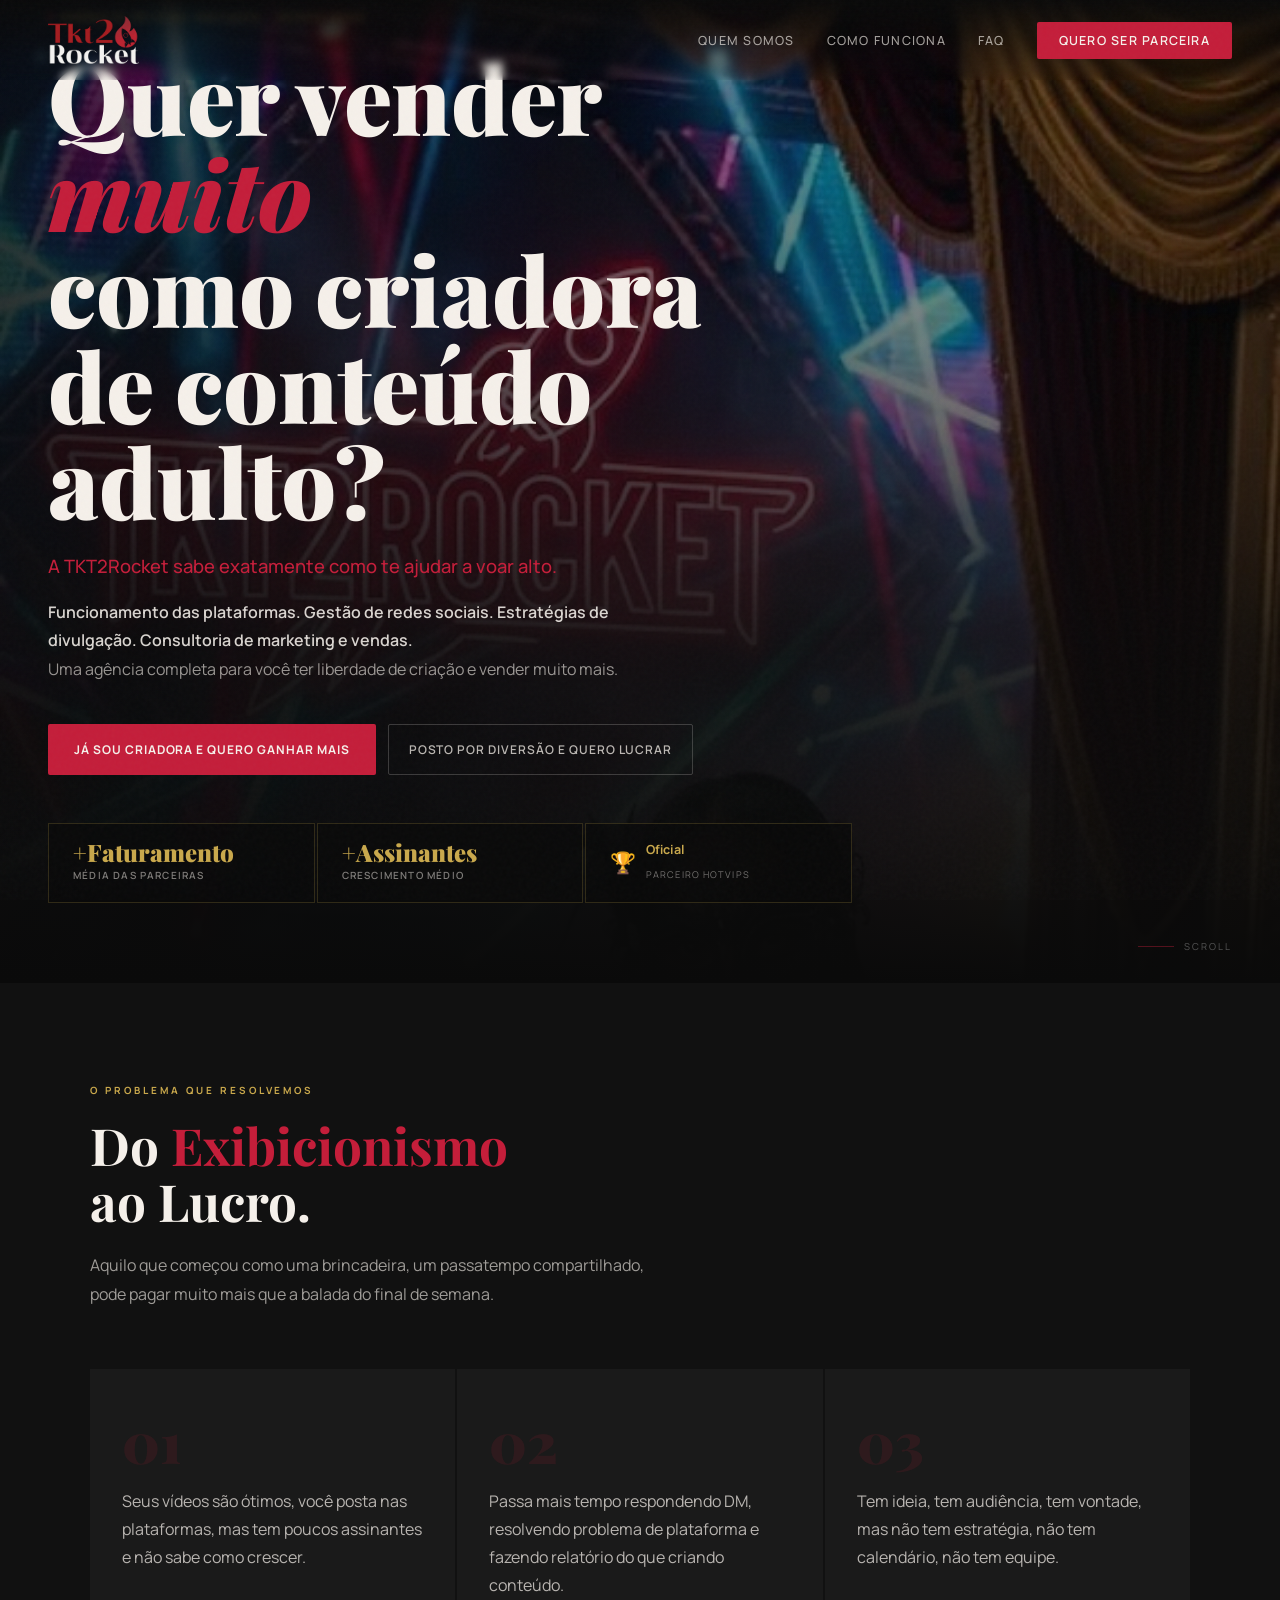
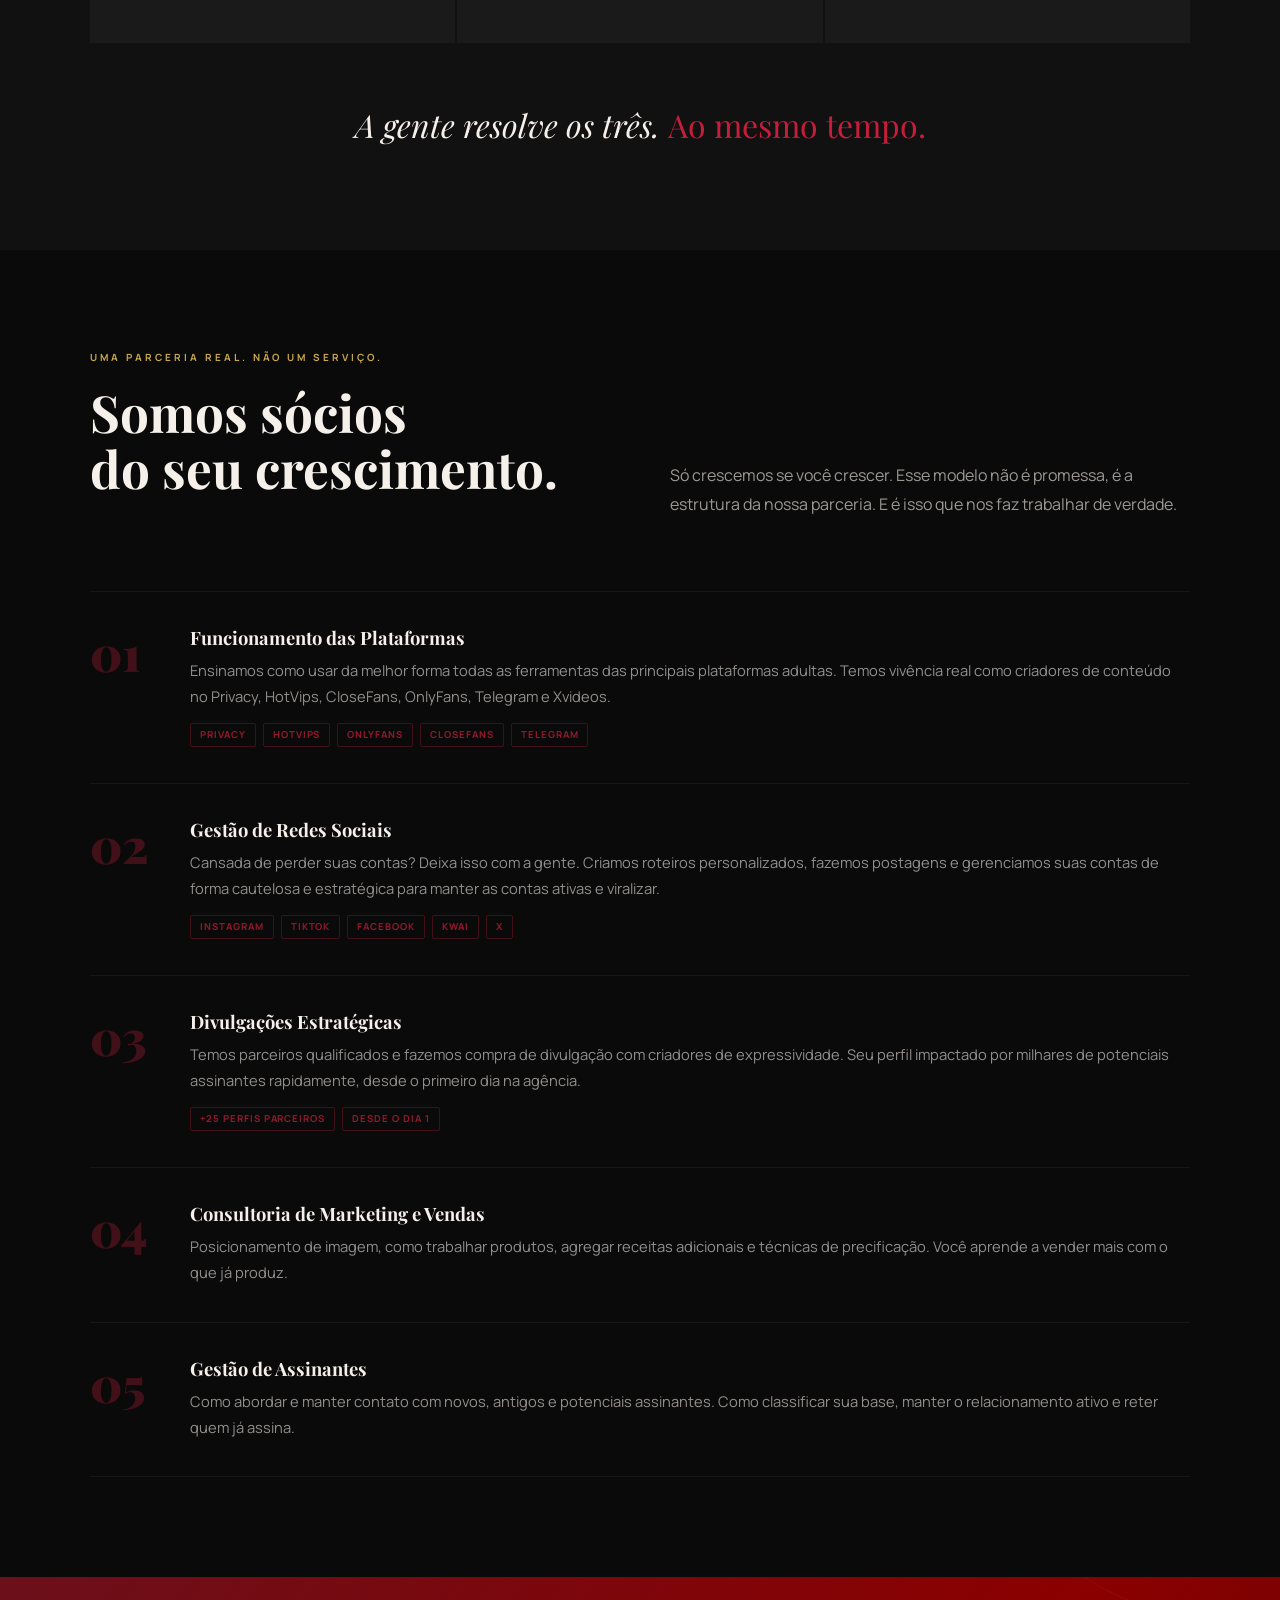
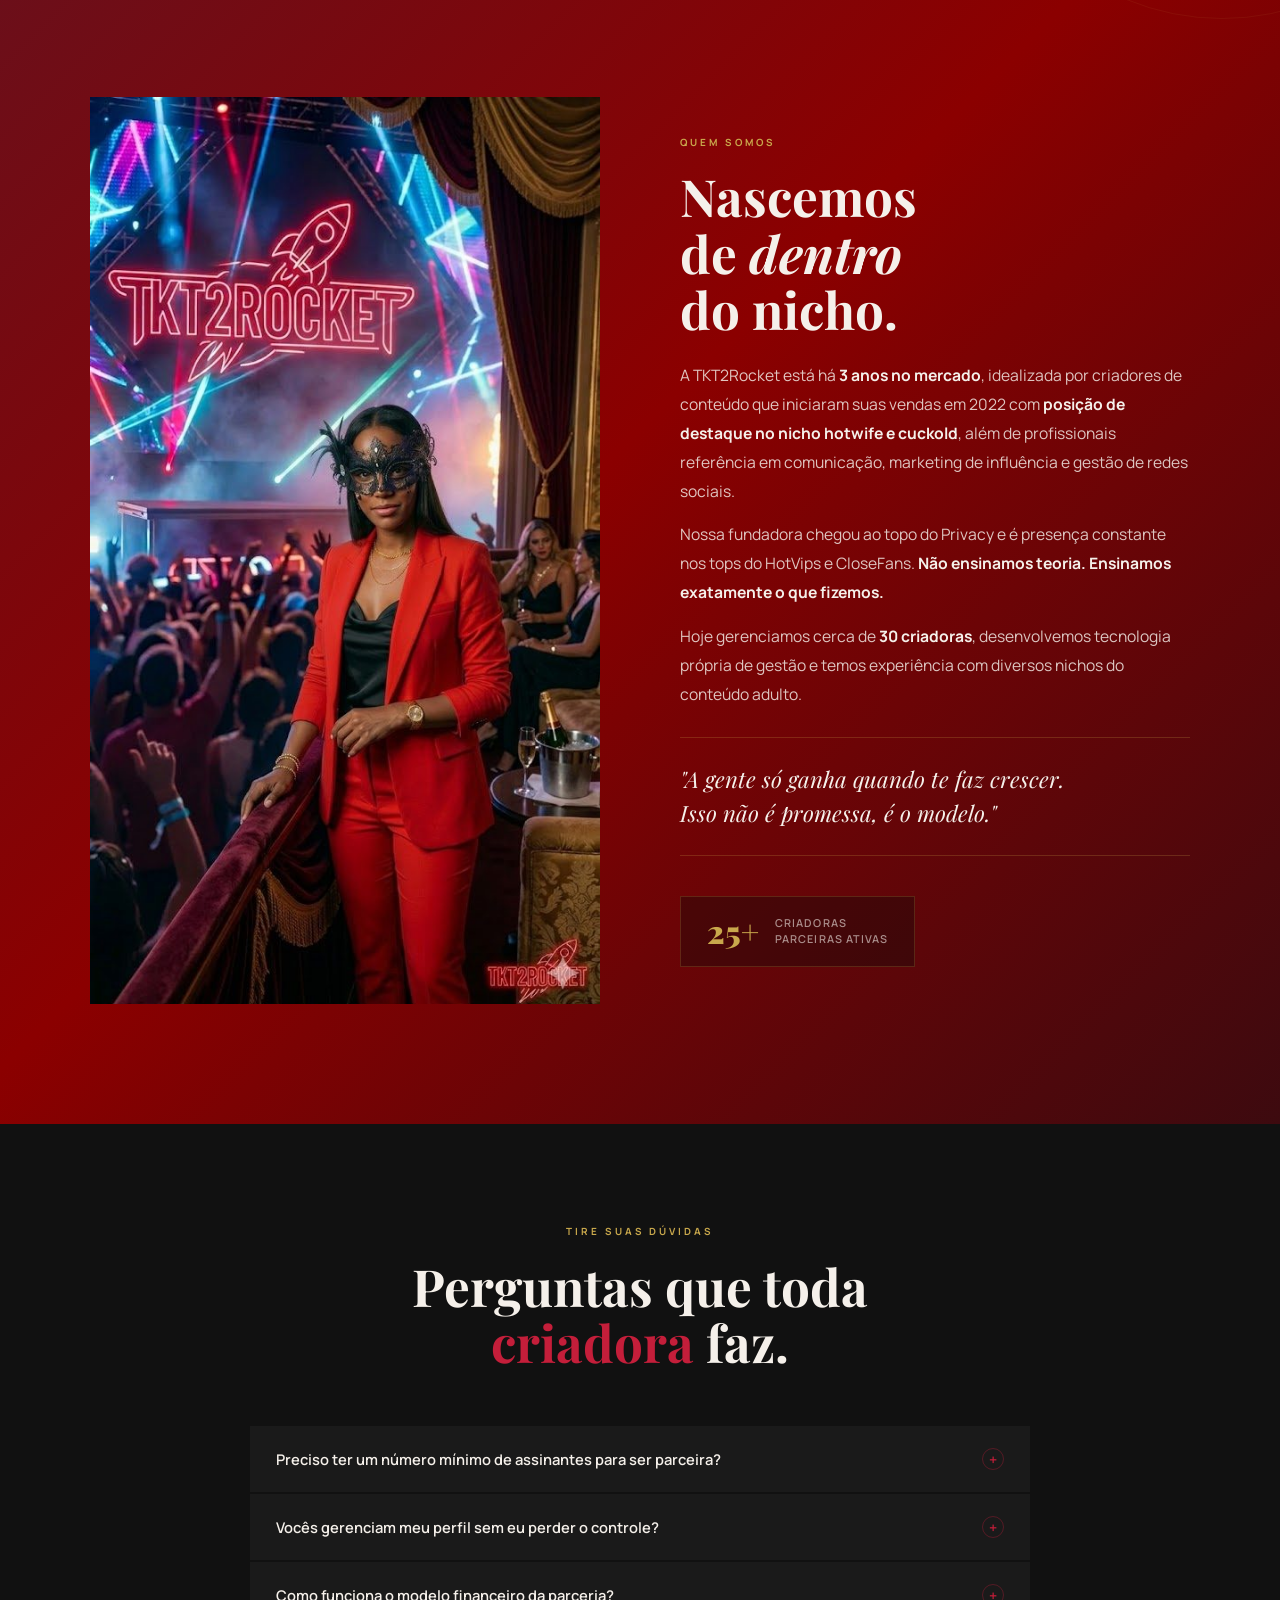
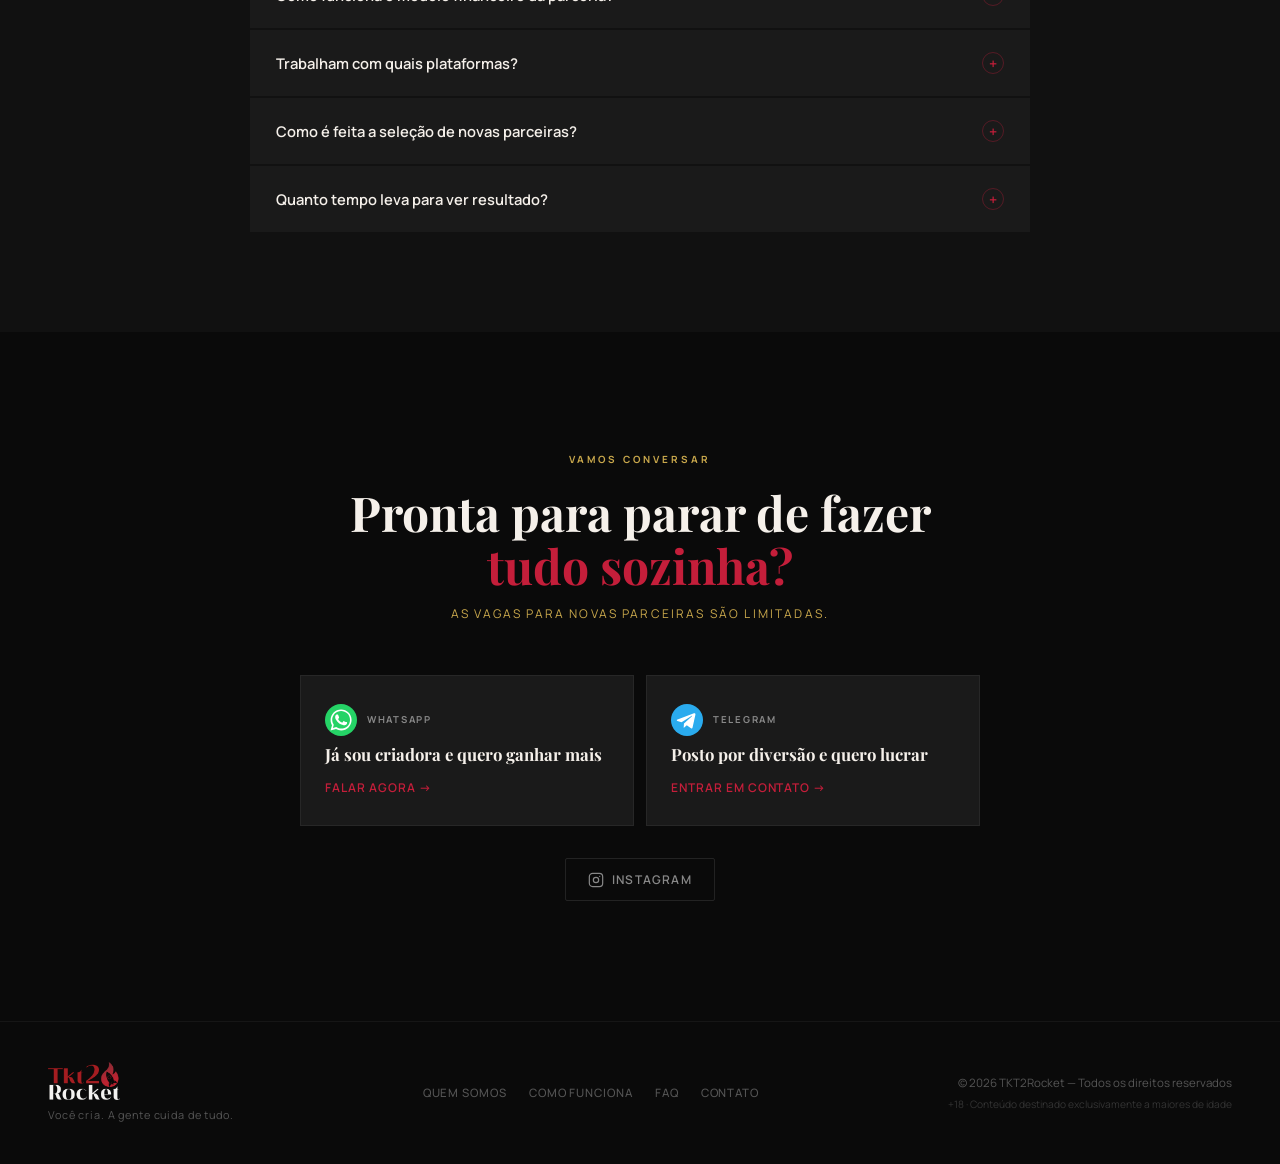
==== commit 247b192d: "Add files via upload" ====
--- a/index.html
+++ b/index.html
@@ -1,77 +1,758 @@
-<!doctype html>
+<!DOCTYPE html>
 <html lang="pt-BR">
 <head>
-    <meta charset="utf-8"/><meta name="viewport" content="width=device-width,initial-scale=1,maximum-scale=5"/>
-    <title>TKT2Rocket | Agência de Gestão para Criadoras</title>
-    <link href="https://fonts.googleapis.com/css2?family=Playfair+Display:wght@400;700;800&family=Manrope:wght@400;600;700&display=swap" rel="stylesheet"/>
-    <script defer="defer" src="/static/js/main.5b366446.js"></script>
-    <link href="/static/css/main.333bd661.css" rel="stylesheet">
-    <style>
-        #root h1 { font-family: 'Playfair Display', serif !important; font-weight: 800 !important; }
-        .hero-sub { font-family: 'Manrope', sans-serif !important; line-height: 1.6; display: block; margin-top: 15px; }
-        .stats-label { font-size: 0.75rem; text-transform: uppercase; color: #999; display: block; }
-        .stats-value { font-family: 'Playfair Display', serif; color: #ff3b3b; font-size: 1.5rem; font-weight: 700; display: block; }
-        .plus-yellow { color: #ffcc00 !important; font-weight: 800; margin-right: 4px; }
-        /* Estilo dos Boxes Reformulados */
-        .box-number { color: #c5a059 !important; font-family: 'Playfair Display', serif; font-size: 2.5rem; font-weight: 700; display: block; line-height: 1; }
-        .box-title { font-family: 'Playfair Display', serif !important; color: #fff !important; font-size: 1.3rem !important; font-weight: 700; display: block; margin-top: 8px; line-height: 1.2; }
-    </style>
+  <meta charset="UTF-8" />
+  <!-- ═══════════════════════════════════════════
+       SEO KIT COMPLETO
+  ════════════════════════════════════════════ -->
+
+  <!-- Básico -->
+  <meta name="robots" content="index, follow, max-image-preview:large" />
+  <meta name="author" content="TKT2Rocket" />
+  <meta name="language" content="pt-BR" />
+  <link rel="canonical" href="https://tkt2rocket.com.br/" />
+
+  <!-- Open Graph (Facebook, WhatsApp, LinkedIn) -->
+  <meta property="og:type" content="website" />
+  <meta property="og:url" content="https://tkt2rocket.com.br/" />
+  <meta property="og:site_name" content="TKT2Rocket" />
+  <meta property="og:title" content="TKT2Rocket | Agência de Gestão para Criadoras de Conteúdo Adulto" />
+  <meta property="og:description" content="Você cria. A gente cuida de tudo. Gestão de perfis no Privacy, HotVips e OnlyFans. Somos a agência oficial HotVips com mais de 25 criadoras parceiras." />
+  <meta property="og:locale" content="pt_BR" />
+
+  <!-- Twitter Card -->
+  <meta name="twitter:card" content="summary_large_image" />
+  <meta name="twitter:title" content="TKT2Rocket | Agência para Criadoras de Conteúdo Adulto" />
+  <meta name="twitter:description" content="Você cria. A gente cuida de tudo. Gestão completa de perfis adultos no Privacy, HotVips e OnlyFans." />
+  <meta name="twitter:site" content="@tkt2rocket" />
+
+  <!-- Keywords estratégicas para o nicho -->
+  <meta name="keywords" content="agência conteúdo adulto, agência hotwife, gestão perfil privacy, agência privacy brasil, como ganhar dinheiro hotvips, gestão onlyfans brasil, agência criadoras conteúdo, agência parceira hotvips, gestão redes sociais adulto, marketing conteúdo adulto, como vender no privacy, aumentar assinantes onlyfans, agência hotwife cuckold, tkt2rocket" />
+
+  <!-- Schema.org: Organização -->
+  <script type="application/ld+json">
+  {
+    "@context": "https://schema.org",
+    "@type": "Organization",
+    "name": "TKT2Rocket",
+    "alternateName": "Tkt2Rocket Agência",
+    "description": "Agência especializada em gestão de criadoras de conteúdo adulto no Privacy, HotVips e OnlyFans. Somos a agência oficial parceira do HotVips.",
+    "url": "https://tkt2rocket.com.br",
+    "logo": "https://tkt2rocket.com.br/logo.png",
+    "foundingDate": "2022",
+    "areaServed": "BR",
+    "availableLanguage": "pt-BR",
+    "sameAs": [
+      "https://www.instagram.com/tkt2rocket.agencia/",
+      "https://t.me/Tkt2Rocket"
+    ],
+    "contactPoint": [
+      {
+        "@type": "ContactPoint",
+        "contactType": "customer service",
+        "availableLanguage": "Portuguese",
+        "url": "https://wa.me/5511977983834"
+      }
+    ]
+  }
+  </script>
+
+  <!-- Schema.org: Serviço -->
+  <script type="application/ld+json">
+  {
+    "@context": "https://schema.org",
+    "@type": "Service",
+    "name": "Gestão de Criadoras de Conteúdo Adulto",
+    "provider": {
+      "@type": "Organization",
+      "name": "TKT2Rocket"
+    },
+    "description": "Gestão completa de perfis no Privacy, HotVips, OnlyFans e CloseFans. Inclui gestão de redes sociais, divulgação estratégica, consultoria de marketing e relatórios financeiros.",
+    "areaServed": "BR",
+    "availableLanguage": "pt-BR",
+    "serviceType": "Gestão de Conteúdo Digital Adulto",
+    "hasOfferCatalog": {
+      "@type": "OfferCatalog",
+      "name": "Serviços TKT2Rocket",
+      "itemListElement": [
+        {"@type": "Offer", "itemOffered": {"@type": "Service", "name": "Gestão de Perfis em Plataformas Adultas"}},
+        {"@type": "Offer", "itemOffered": {"@type": "Service", "name": "Gestão de Redes Sociais"}},
+        {"@type": "Offer", "itemOffered": {"@type": "Service", "name": "Divulgações Estratégicas"}},
+        {"@type": "Offer", "itemOffered": {"@type": "Service", "name": "Consultoria de Marketing e Vendas"}},
+        {"@type": "Offer", "itemOffered": {"@type": "Service", "name": "Gestão de Assinantes"}}
+      ]
+    }
+  }
+  </script>
+
+  <!-- Schema.org: FAQ (indexado pelo Google como rich snippet) -->
+  <script type="application/ld+json">
+  {
+    "@context": "https://schema.org",
+    "@type": "FAQPage",
+    "mainEntity": [
+      {
+        "@type": "Question",
+        "name": "Preciso ter um número mínimo de assinantes para ser parceira da TKT2Rocket?",
+        "acceptedAnswer": {
+          "@type": "Answer",
+          "text": "Não. Trabalhamos com criadoras de todos os níveis, desde quem está começando do zero até quem já tem uma base consolidada e quer escalar. O que importa é a disposição para seguir o processo."
+        }
+      },
+      {
+        "@type": "Question",
+        "name": "A TKT2Rocket gerencia meu perfil sem eu perder o controle?",
+        "acceptedAnswer": {
+          "@type": "Answer",
+          "text": "Sim. Você mantém total controle sobre seus perfis e conteúdos. A TKT2Rocket gerencia a promoção, a estratégia e a operação, mas toda ação passa pelo seu conhecimento e aprovação."
+        }
+      },
+      {
+        "@type": "Question",
+        "name": "Como funciona o modelo financeiro da parceria com a TKT2Rocket?",
+        "acceptedAnswer": {
+          "@type": "Answer",
+          "text": "Nosso modelo é baseado no crescimento que geramos para você, não sobre o que você já conquista por conta própria. A gente só ganha quando te faz crescer. Os detalhes apresentamos na nossa conversa inicial, sem compromisso."
+        }
+      },
+      {
+        "@type": "Question",
+        "name": "Com quais plataformas adultas a TKT2Rocket trabalha?",
+        "acceptedAnswer": {
+          "@type": "Answer",
+          "text": "Trabalhamos com Privacy, HotVips, CloseFans, OnlyFans, Telegram e Xvideos. Somos a agência parceira oficial do HotVips."
+        }
+      },
+      {
+        "@type": "Question",
+        "name": "Quanto tempo leva para ver resultado com a TKT2Rocket?",
+        "acceptedAnswer": {
+          "@type": "Answer",
+          "text": "As divulgações estratégicas trazem resultado desde o primeiro dia. As redes sociais levam de 3 a 5 meses para esquentar o algoritmo. Quem segue o processo vê diferença no faturamento já no primeiro mês."
+        }
+      }
+    ]
+  }
+  </script>
+
+  <!-- Preload de fontes críticas -->
+  <link rel="preload" as="style" href="https://fonts.googleapis.com/css2?family=Playfair+Display:ital,wght@0,400;0,700;0,900;1,400;1,700&family=Manrope:wght@300;400;500;600;700&display=swap" />
+
+  <!-- Performance hints -->
+  <meta http-equiv="x-dns-prefetch-control" content="on" />
+  <link rel="dns-prefetch" href="//fonts.googleapis.com" />
+  <link rel="dns-prefetch" href="//fonts.gstatic.com" />
+
+
+  <meta name="viewport" content="width=device-width, initial-scale=1.0, maximum-scale=5" />
+  <meta name="theme-color" content="#0a0a0a" />
+  <title>TKT2Rocket | Agência de Gestão para Criadoras de Conteúdo Adulto</title>
+  <meta name="description" content="A TKT2Rocket gerencia seu perfil no Privacy, HotVips e OnlyFans. Você cria. A gente cuida de tudo." />
+  <meta property="og:title" content="TKT2Rocket | Agência de Gestão para Criadoras" />
+  <meta property="og:description" content="Você cria. A gente cuida de tudo." />
+  <meta property="og:type" content="website" />
+  <link rel="preconnect" href="https://fonts.googleapis.com" />
+  <link rel="preconnect" href="https://fonts.gstatic.com" crossorigin />
+  <link href="https://fonts.googleapis.com/css2?family=Playfair+Display:ital,wght@0,400;0,700;0,900;1,400;1,700&family=Manrope:wght@300;400;500;600;700&display=swap" rel="stylesheet" />
+  <style>
+    *, *::before, *::after { box-sizing: border-box; margin: 0; padding: 0; }
+    :root {
+      --black:   #0a0a0a;
+      --black2:  #111111;
+      --black3:  #1a1a1a;
+      --crimson: #C41E3A;
+      --crimson2:#8B0000;
+      --wine:    #6B0F1A;
+      --gold:    #C9A84C;
+      --white:   #F5F0EA;
+      --gray:    #888888;
+      --gray2:   #555555;
+      --serif:   'Playfair Display', Georgia, serif;
+      --sans:    'Manrope', sans-serif;
+    }
+    html { scroll-behavior: smooth; }
+    body { background: var(--black); color: var(--white); font-family: var(--sans); font-size: 16px; line-height: 1.6; overflow-x: hidden; }
+    ::selection { background: var(--crimson); color: var(--white); }
+    body::before { content: ''; position: fixed; inset: 0; background-image: url("data:image/svg+xml,%3Csvg viewBox='0 0 256 256' xmlns='http://www.w3.org/2000/svg'%3E%3Cfilter id='noise'%3E%3CfeTurbulence type='fractalNoise' baseFrequency='0.9' numOctaves='4' stitchTiles='stitch'/%3E%3C/filter%3E%3Crect width='100%25' height='100%25' filter='url(%23noise)' opacity='1'/%3E%3C/svg%3E"); opacity: 0.025; pointer-events: none; z-index: 9999; }
+    h1,h2,h3 { font-family: var(--serif); line-height: 1.1; }
+    .accent { color: var(--crimson); }
+    .gold { color: var(--gold); }
+
+    /* ── NAV ── */
+    nav {
+      position: fixed; top: 0; left: 0; right: 0; z-index: 1000;
+      padding: 16px 48px;
+      display: flex; align-items: center; justify-content: space-between;
+      background: linear-gradient(to bottom, rgba(10,10,10,0.96), transparent);
+      backdrop-filter: blur(4px);
+      transition: background 0.3s;
+    }
+    nav.scrolled { background: rgba(10,10,10,0.97); border-bottom: 1px solid rgba(196,30,58,0.15); }
+    .nav-logo img { height: 48px; width: auto; display: block; }
+    .nav-links { display: flex; gap: 32px; list-style: none; align-items: center; }
+    .nav-links a { color: rgba(245,240,234,0.65); text-decoration: none; font-size: 0.78rem; font-weight: 500; letter-spacing: 0.1em; text-transform: uppercase; transition: color 0.2s; }
+    .nav-links a:hover { color: var(--white); }
+    .nav-cta { background: var(--crimson) !important; color: var(--white) !important; padding: 10px 22px; border-radius: 2px; font-weight: 600 !important; transition: background 0.2s !important; }
+    .nav-cta:hover { background: #a01830 !important; color: var(--white) !important; }
+    .nav-hamburger { display: none; flex-direction: column; gap: 5px; cursor: pointer; padding: 6px; }
+    .nav-hamburger span { display: block; width: 24px; height: 2px; background: var(--white); border-radius: 2px; transition: all 0.3s; }
+    .nav-mobile-menu { display: none; position: fixed; inset: 0; background: rgba(10,10,10,0.98); z-index: 999; flex-direction: column; align-items: center; justify-content: center; gap: 36px; }
+    .nav-mobile-menu.open { display: flex; }
+    .nav-mobile-menu a { font-family: var(--serif); font-size: 2rem; font-weight: 700; color: var(--white); text-decoration: none; transition: color 0.2s; }
+    .nav-mobile-menu a:hover { color: var(--crimson); }
+    .nav-mobile-close { position: absolute; top: 24px; right: 28px; background: none; border: none; color: var(--white); font-size: 1.6rem; cursor: pointer; line-height: 1; }
+
+    /* ── HERO ── */
+    #hero {
+      min-height: 100svh;
+      display: flex; align-items: flex-end;
+      position: relative; overflow: hidden;
+      padding: 0 0 80px;
+    }
+    .hero-bg-img {
+      position: absolute; inset: 0;
+      background-size: cover; background-position: center top; background-repeat: no-repeat;
+    }
+    .hero-bg-img::after {
+      content: '';
+      position: absolute; inset: 0;
+      background:
+        linear-gradient(to top, rgba(10,10,10,1) 0%, rgba(10,10,10,0.85) 35%, rgba(10,10,10,0.4) 65%, rgba(10,10,10,0.15) 100%),
+        linear-gradient(to right, rgba(10,10,10,0.75) 0%, rgba(10,10,10,0.3) 60%, transparent 100%);
+    }
+    .hero-particles { position: absolute; inset: 0; overflow: hidden; z-index: 1; pointer-events: none; }
+    .particle { position: absolute; border-radius: 50%; opacity: 0; animation: float-particle linear infinite; }
+    @keyframes float-particle { 0% { opacity:0; transform:translateY(100vh) scale(0); } 10% { opacity:0.5; } 90% { opacity:0.15; } 100% { opacity:0; transform:translateY(-10vh) scale(1); } }
+
+    .hero-content {
+      position: relative; z-index: 2;
+      width: 100%; padding: 0 48px;
+      max-width: 900px;
+    }
+    .hero-eyebrow { display: inline-flex; align-items: center; gap: 8px; font-size: 0.68rem; font-weight: 700; letter-spacing: 0.25em; text-transform: uppercase; color: var(--gold); margin-bottom: 24px; opacity: 0; animation: fade-up 0.8s 0.2s forwards; }
+    .hero-dot { width: 5px; height: 5px; border-radius: 50%; background: var(--crimson); display: inline-block; }
+    .hero-title { font-size: clamp(2.6rem, 8vw, 6rem); font-weight: 900; line-height: 1.0; margin-bottom: 24px; opacity: 0; animation: fade-up 0.8s 0.4s forwards; }
+    .hero-title em { font-style: italic; color: var(--crimson); }
+    .hero-sub { font-size: clamp(0.9rem, 2vw, 1.15rem); color: var(--crimson); font-weight: 500; margin-bottom: 16px; opacity: 0; animation: fade-up 0.8s 0.6s forwards; }
+    .hero-body { font-size: clamp(0.88rem, 1.5vw, 1rem); color: rgba(245,240,234,0.6); max-width: 580px; line-height: 1.8; margin-bottom: 40px; opacity: 0; animation: fade-up 0.8s 0.8s forwards; }
+    .hero-body strong { color: rgba(245,240,234,0.88); font-weight: 600; }
+    .hero-actions { display: flex; gap: 12px; flex-wrap: wrap; opacity: 0; animation: fade-up 0.8s 1.0s forwards; }
+
+    .hero-stats {
+      display: flex; gap: 2px; margin-top: 48px;
+      opacity: 0; animation: fade-up 0.8s 1.2s forwards;
+      flex-wrap: wrap;
+    }
+    .hero-stat {
+      background: rgba(10,10,10,0.75); border: 1px solid rgba(201,168,76,0.2);
+      backdrop-filter: blur(8px); padding: 16px 24px;
+      display: flex; flex-direction: column; gap: 4px; flex: 1; min-width: 140px;
+    }
+    .hero-stat-value { font-family: var(--serif); font-size: 1.5rem; font-weight: 900; color: var(--gold); line-height: 1; }
+    .hero-stat-label { font-size: 0.62rem; font-weight: 600; letter-spacing: 0.12em; text-transform: uppercase; color: rgba(245,240,234,0.5); }
+    .hero-stat-official { display: flex; align-items: center; gap: 10px; }
+    .hero-stat-official .trophy { font-size: 1.3rem; }
+    .hero-stat-official-text span:first-child { display: block; font-size: 0.78rem; font-weight: 700; color: var(--gold); }
+    .hero-stat-official-text span:last-child { font-size: 0.58rem; letter-spacing: 0.12em; text-transform: uppercase; color: rgba(245,240,234,0.45); }
+
+    .hero-scroll { position: absolute; bottom: 28px; right: 48px; display: flex; align-items: center; gap: 10px; opacity: 0; animation: fade-up 0.8s 1.5s forwards; z-index: 2; }
+    .hero-scroll-line { width: 36px; height: 1px; background: rgba(196,30,58,0.4); position: relative; overflow: hidden; }
+    .hero-scroll-line::after { content: ''; position: absolute; inset: 0; background: var(--gold); animation: slide-line 2s ease-in-out infinite; }
+    @keyframes slide-line { 0% { transform:translateX(-100%); } 100% { transform:translateX(200%); } }
+    .hero-scroll span { font-size: 0.6rem; letter-spacing: 0.2em; text-transform: uppercase; color: var(--gray2); }
+
+    /* ── BOTÕES ── */
+    .btn-primary {
+      display: inline-flex; align-items: center; gap: 8px;
+      background: var(--crimson); color: var(--white);
+      text-decoration: none; padding: 14px 24px;
+      font-size: 0.75rem; font-weight: 700; letter-spacing: 0.08em; text-transform: uppercase;
+      border-radius: 2px; border: 2px solid var(--crimson); transition: all 0.25s;
+    }
+    .btn-primary:hover { background: transparent; color: var(--crimson); }
+    .btn-secondary {
+      display: inline-flex; align-items: center; gap: 8px;
+      background: transparent; color: rgba(245,240,234,0.75);
+      text-decoration: none; padding: 14px 20px;
+      font-size: 0.75rem; font-weight: 600; letter-spacing: 0.08em; text-transform: uppercase;
+      border-radius: 2px; border: 1px solid rgba(245,240,234,0.2); transition: all 0.25s;
+    }
+    .btn-secondary:hover { border-color: rgba(245,240,234,0.5); color: var(--white); }
+
+    /* ── SEÇÕES ── */
+    section { padding: 100px 48px; position: relative; }
+    .section-eyebrow { font-size: 0.62rem; font-weight: 700; letter-spacing: 0.3em; text-transform: uppercase; color: var(--gold); margin-bottom: 18px; display: block; }
+    .section-title { font-size: clamp(1.9rem, 4vw, 3.2rem); font-weight: 700; line-height: 1.1; margin-bottom: 22px; }
+    .section-body { font-size: 1rem; color: rgba(245,240,234,0.62); line-height: 1.8; max-width: 560px; }
+    .reveal { opacity: 0; transform: translateY(28px); transition: opacity 0.7s ease, transform 0.7s ease; }
+    .reveal.visible { opacity: 1; transform: translateY(0); }
+
+    /* ── PROBLEMA ── */
+    #problema { background: var(--black2); }
+    .problema-inner { max-width: 1100px; margin: 0 auto; }
+    .problema-header { margin-bottom: 60px; }
+    .problema-cards { display: grid; grid-template-columns: repeat(3, 1fr); gap: 2px; }
+    .problema-card { background: var(--black3); padding: 44px 32px; position: relative; overflow: hidden; transition: background 0.3s; }
+    .problema-card::before { content: ''; position: absolute; top: 0; left: 0; right: 0; height: 2px; background: linear-gradient(to right, var(--crimson), transparent); transform: scaleX(0); transform-origin: left; transition: transform 0.4s ease; }
+    .problema-card:hover { background: #1e1e1e; }
+    .problema-card:hover::before { transform: scaleX(1); }
+    .problema-num { font-family: var(--serif); font-size: 3.5rem; font-weight: 900; color: rgba(196,30,58,0.12); line-height: 1; margin-bottom: 18px; transition: color 0.3s; }
+    .problema-card:hover .problema-num { color: rgba(196,30,58,0.25); }
+    .problema-card p { font-size: 1rem; line-height: 1.75; color: rgba(245,240,234,0.72); }
+    .problema-footer { margin-top: 56px; text-align: center; }
+    .problema-footer p { font-family: var(--serif); font-size: clamp(1.3rem, 3vw, 2rem); font-style: italic; color: var(--white); }
+    .problema-footer p span { color: var(--crimson); font-style: normal; }
+
+    /* ── COMO FUNCIONA ── */
+    #como-funciona { background: var(--black); }
+    .como-inner { max-width: 1100px; margin: 0 auto; }
+    .como-header { display: grid; grid-template-columns: 1fr 1fr; gap: 60px; margin-bottom: 72px; align-items: end; }
+    .pilar { display: grid; grid-template-columns: 72px 1fr; gap: 28px; align-items: start; padding: 36px 0; border-bottom: 1px solid rgba(255,255,255,0.05); transition: all 0.3s; }
+    .pilar:first-child { border-top: 1px solid rgba(255,255,255,0.05); }
+    .pilar:hover { padding-left: 10px; }
+    .pilar-num { font-family: var(--serif); font-size: 3rem; font-weight: 900; color: var(--crimson); opacity: 0.3; line-height: 1; transition: opacity 0.3s; }
+    .pilar:hover .pilar-num { opacity: 0.75; }
+    .pilar-content h3 { font-size: 1.15rem; font-weight: 700; margin-bottom: 10px; }
+    .pilar-content p { font-size: 0.92rem; color: rgba(245,240,234,0.58); line-height: 1.75; }
+    .pilar-tags { display: flex; flex-wrap: wrap; gap: 7px; margin-top: 14px; }
+    .pilar-tag { font-size: 0.6rem; font-weight: 700; letter-spacing: 0.1em; text-transform: uppercase; padding: 3px 9px; border: 1px solid rgba(196,30,58,0.3); color: rgba(196,30,58,0.75); border-radius: 2px; }
+
+    /* ── QUEM SOMOS ── */
+    #quem-somos {
+      background: linear-gradient(135deg, var(--wine) 0%, var(--crimson2) 45%, #3d0a0f 100%);
+      padding: 120px 48px; overflow: hidden;
+    }
+    #quem-somos::before { content: ''; position: absolute; top: -40%; right: -15%; width: 500px; height: 500px; border-radius: 50%; border: 1px solid rgba(201,168,76,0.08); pointer-events: none; }
+    .quem-inner { max-width: 1100px; margin: 0 auto; display: grid; grid-template-columns: 1fr 1fr; gap: 80px; align-items: center; position: relative; z-index: 1; }
+    .quem-photo { width: 100%; aspect-ratio: 9/16; object-fit: cover; object-position: center top; display: block; }
+    .quem-content .section-title { margin-bottom: 24px; }
+    .quem-text { font-size: 0.98rem; color: rgba(245,240,234,0.82); line-height: 1.85; margin-bottom: 14px; }
+    .quem-text strong { color: var(--white); font-weight: 700; }
+    .quem-tagline { font-family: var(--serif); font-size: clamp(1rem, 2vw, 1.4rem); font-style: italic; color: var(--white); margin: 28px 0; padding: 24px 0; border-top: 1px solid rgba(201,168,76,0.22); border-bottom: 1px solid rgba(201,168,76,0.22); line-height: 1.55; }
+    .quem-stat { display: inline-flex; align-items: center; gap: 16px; background: rgba(10,10,10,0.35); border: 1px solid rgba(201,168,76,0.2); padding: 18px 26px; margin-top: 12px; }
+    .quem-stat-value { font-family: var(--serif); font-size: 2rem; font-weight: 900; color: var(--gold); line-height: 1; }
+    .quem-stat-label { font-size: 0.68rem; font-weight: 600; letter-spacing: 0.1em; text-transform: uppercase; color: rgba(245,240,234,0.58); line-height: 1.5; }
+
+    /* ── FAQ ── */
+    #faq { background: var(--black2); }
+    .faq-inner { max-width: 780px; margin: 0 auto; }
+    .faq-header { text-align: center; margin-bottom: 56px; }
+    .faq-list { display: flex; flex-direction: column; gap: 2px; }
+    .faq-item { background: var(--black3); overflow: hidden; }
+    .faq-question { width: 100%; background: none; border: none; color: var(--white); font-family: var(--sans); font-size: 0.92rem; font-weight: 600; text-align: left; padding: 22px 26px; cursor: pointer; display: flex; justify-content: space-between; align-items: center; gap: 20px; transition: background 0.2s; }
+    .faq-question:hover { background: rgba(255,255,255,0.025); }
+    .faq-icon { width: 22px; height: 22px; border: 1px solid rgba(196,30,58,0.35); border-radius: 50%; display: flex; align-items: center; justify-content: center; flex-shrink: 0; color: var(--crimson); font-size: 0.9rem; transition: transform 0.3s; }
+    .faq-item.open .faq-icon { transform: rotate(45deg); }
+    .faq-answer { max-height: 0; overflow: hidden; transition: max-height 0.4s ease; }
+    .faq-answer-inner { padding: 18px 26px 26px; font-size: 0.9rem; color: rgba(245,240,234,0.62); line-height: 1.8; border-top: 1px solid rgba(255,255,255,0.05); }
+
+    /* ── CTA FINAL ── */
+    #cta-final { background: var(--black); padding: 120px 48px; text-align: center; }
+    .cta-inner { max-width: 680px; margin: 0 auto; }
+    .cta-title { font-size: clamp(1.9rem, 4vw, 3rem); margin-bottom: 12px; }
+    .cta-sub { font-size: 0.75rem; color: var(--gold); letter-spacing: 0.18em; text-transform: uppercase; margin-bottom: 52px; }
+
+    /* Cards CTA */
+    .cta-cards { display: grid; grid-template-columns: 1fr 1fr; gap: 12px; margin-bottom: 32px; }
+    .cta-card {
+      background: var(--black3); border: 1px solid rgba(255,255,255,0.06);
+      padding: 28px 24px; text-align: left;
+      text-decoration: none; display: flex; flex-direction: column; gap: 8px;
+      transition: all 0.3s; position: relative; overflow: hidden;
+    }
+    .cta-card::before { content: ''; position: absolute; top: 0; left: 0; right: 0; height: 2px; transform: scaleX(0); transform-origin: left; transition: transform 0.35s; }
+    .cta-card.whatsapp::before { background: #25D366; }
+    .cta-card.telegram::before { background: #2AABEE; }
+    .cta-card:hover { background: #1c1c1c; transform: translateY(-2px); }
+    .cta-card:hover::before { transform: scaleX(1); }
+    .cta-card-header { display: flex; align-items: center; gap: 10px; }
+    .cta-card-icon { width: 32px; height: 32px; flex-shrink: 0; }
+    .cta-card-icon svg { width: 32px; height: 32px; }
+    .cta-card-platform { font-size: 0.6rem; font-weight: 700; letter-spacing: 0.18em; text-transform: uppercase; color: var(--gray); }
+    .cta-card-title { font-family: var(--serif); font-size: 1.05rem; font-weight: 700; color: var(--white); line-height: 1.3; }
+    .cta-card-arrow { font-size: 0.75rem; color: var(--crimson); font-weight: 600; letter-spacing: 0.08em; text-transform: uppercase; margin-top: 4px; }
+
+    /* Instagram link */
+    .cta-instagram {
+      display: inline-flex; align-items: center; gap: 8px;
+      color: var(--gray); text-decoration: none;
+      font-size: 0.75rem; font-weight: 600; letter-spacing: 0.1em; text-transform: uppercase;
+      border: 1px solid rgba(255,255,255,0.1); padding: 11px 22px; border-radius: 2px;
+      transition: all 0.2s;
+    }
+    .cta-instagram:hover { color: var(--white); border-color: rgba(255,255,255,0.28); }
+    .cta-instagram svg { width: 16px; height: 16px; }
+
+    /* ── FOOTER ── */
+    footer {
+      background: var(--black); border-top: 1px solid rgba(255,255,255,0.05);
+      padding: 40px 48px;
+      display: flex; align-items: center; justify-content: space-between; gap: 24px; flex-wrap: wrap;
+    }
+    .footer-logo img { height: 38px; width: auto; display: block; }
+    .footer-tagline { font-size: 0.68rem; color: var(--gray2); margin-top: 6px; letter-spacing: 0.08em; }
+    .footer-links { display: flex; gap: 22px; }
+    .footer-links a { color: var(--gray2); text-decoration: none; font-size: 0.72rem; font-weight: 500; letter-spacing: 0.08em; text-transform: uppercase; transition: color 0.2s; }
+    .footer-links a:hover { color: var(--white); }
+    .footer-right { text-align: right; }
+    .footer-copy { font-size: 0.72rem; color: var(--gray2); }
+    .footer-disclaimer { font-size: 0.64rem; color: var(--gray2); margin-top: 3px; opacity: 0.55; }
+
+    @keyframes fade-up { from { opacity:0; transform:translateY(18px); } to { opacity:1; transform:translateY(0); } }
+
+    /* ── MOBILE FIRST RESPONSIVE ── */
+    @media (max-width: 1023px) {
+      nav { padding: 14px 24px; }
+      .nav-links { display: none; }
+      .nav-hamburger { display: flex; }
+      section { padding: 80px 24px; }
+      #hero { padding: 0 0 64px; }
+      .hero-content { padding: 0 24px; }
+      #quem-somos { padding: 80px 24px; }
+      #cta-final { padding: 80px 24px; }
+      .hero-scroll { right: 24px; }
+      .como-header { grid-template-columns: 1fr; gap: 24px; }
+      .quem-inner { grid-template-columns: 1fr; gap: 40px; }
+      .quem-photo { max-height: 420px; aspect-ratio: unset; object-fit: cover; }
+      footer { padding: 32px 24px; }
+    }
+    @media (max-width: 767px) {
+      .nav-logo img { height: 38px; }
+      .hero-title { font-size: clamp(2.2rem, 10vw, 3.5rem); }
+      .problema-cards { grid-template-columns: 1fr; }
+      .hero-stats { flex-direction: column; }
+      .hero-stat { min-width: unset; }
+      .cta-cards { grid-template-columns: 1fr; }
+      .pilar { grid-template-columns: 56px 1fr; gap: 20px; }
+      .pilar-num { font-size: 2.4rem; }
+      footer { flex-direction: column; align-items: flex-start; gap: 20px; }
+      .footer-right { text-align: left; }
+      .footer-links { flex-wrap: wrap; gap: 14px; }
+    }
+  </style>
 </head>
 <body>
-    <div id="root"></div>
-    <script>
-    (function() {
-        const translations = [
-            ["Do Exibicionismo ao Lucro:", "Quer vender (...e muito) como criadora de conteúdo adulto?"],
-            ["Transforme suas fotos e vídeos em dinheiro de verdade", "Mas, não tem ideia como?"],
-            ["A TKT2Rocket gerencia seu perfil", "<span class='hero-sub'>A TKT2ROCKET 🚀 sabe como te ajudar para voar alto. <br><br> Uma agência completa para te ajudar a ter liberdade de criação e produção e vender muito mais no Privacy, HotVips e OnlyFans.</span>"],
-            ["Como Funciona a Parceria", "DO EXIBICIONISMO AO LUCRO"],
-            ["Somos sócios do seu crescimento", "Somos sócios do seu crescimento. <br> Só crescemos se você crescer."],
-            ["Aquilo que começou como uma brincadeira pode pagar muito mais", "Aquilo que começou como uma brincadeira pode pagar muito mais que a balada do final de semana!!!"],
-            // Boxes: Usamos chaves únicas para evitar duplicidade
-            ["01", "<span class='box-number'>01</span><span class='box-title'>Estratégia de Divulgação</span>"],
-            ["02", "<span class='box-number'>02</span><span class='box-title'>Plataformas e Consultoria</span>"],
-            ["03", "<span class='box-number'>03</span><span class='box-title'>Marketing e Gestão</span>"],
-            ["+25", "<span class='stats-value'><span class='plus-yellow'>+</span> Faturamento</span>"],
-            ["Top 1", "<span class='stats-value'><span class='plus-yellow'>+</span> Assinantes</span>"]
-        ];
-
-        function apply() {
-            const root = document.getElementById('root');
-            if (!root) return;
-
-            const walker = document.createTreeWalker(root, NodeFilter.SHOW_TEXT, null, false);
-            let node;
-            const toReplace = [];
-
-            while(node = walker.nextNode()) {
-                let text = node.nodeValue.trim();
-                translations.forEach(([old, newVal]) => {
-                    // Só agenda a troca se o texto for exatamente igual ao "old" ou contiver a frase do herói
-                    if ((text === old || (old.length > 5 && text.includes(old))) && !node.parentNode.innerHTML.includes('box-number')) {
-                        toReplace.push({node, newVal});
-                    }
-                });
-            }
-
-            toReplace.forEach(({node, newVal}) => {
-                if (newVal.includes('<')) {
-                    const span = document.createElement('span');
-                    span.innerHTML = newVal;
-                    // Limpa o conteúdo do pai para evitar o "efeito eco" das imagens
-                    node.parentNode.innerHTML = ""; 
-                    node.parentNode.appendChild(span);
-                } else {
-                    node.nodeValue = newVal;
-                }
-            });
-        }
-
-        // Roda em intervalos controlados para não fritar o processador
-        const timer = setInterval(apply, 1500);
-        setTimeout(() => clearInterval(timer), 10000); // Para após 10s
-        window.addEventListener('load', apply);
-    })();
-    </script>
+
+<!-- NAV -->
+<nav id="nav">
+  <a href="#" class="nav-logo"><img src="[data-uri]" alt="TKT2Rocket" /></a>
+  <ul class="nav-links">
+    <li><a href="#quem-somos">Quem Somos</a></li>
+    <li><a href="#como-funciona">Como Funciona</a></li>
+    <li><a href="#faq">FAQ</a></li>
+    <li><a href="#cta-final" class="nav-cta">Quero ser parceira</a></li>
+  </ul>
+  <div class="nav-hamburger" id="hamburger" aria-label="Menu">
+    <span></span><span></span><span></span>
+  </div>
+</nav>
+
+<div class="nav-mobile-menu" id="mobileMenu">
+  <button class="nav-mobile-close" id="mobileClose">&#10005;</button>
+  <a href="#quem-somos" class="mobile-link">Quem Somos</a>
+  <a href="#como-funciona" class="mobile-link">Como Funciona</a>
+  <a href="#faq" class="mobile-link">FAQ</a>
+  <a href="#cta-final" class="mobile-link" style="color:var(--crimson)">Quero ser parceira</a>
+</div>
+
+<!-- HERO -->
+<section id="hero">
+  <div class="hero-bg-img" style="background-image:url('[data-uri]');"></div>
+  <div class="hero-particles" id="particles"></div>
+  <div class="hero-content">
+    <span class="hero-eyebrow"><span class="hero-dot"></span> Agência Oficial HotVips &middot; Desde 2022</span>
+    <h1 class="hero-title">Quer vender <em>muito</em><br/>como criadora<br/>de conteúdo adulto?</h1>
+    <p class="hero-sub">A TKT2Rocket sabe exatamente como te ajudar a voar alto.</p>
+    <p class="hero-body">
+      <strong>Funcionamento das plataformas. Gestão de redes sociais. Estratégias de divulgação. Consultoria de marketing e vendas.</strong><br/>
+      Uma agência completa para você ter liberdade de criação e vender muito mais.
+    </p>
+    <div class="hero-actions">
+      <a href="https://wa.me/5511977983834?text=Ol%C3%A1!%20Quero%20saber%20mais%20sobre%20a%20parceria%20com%20a%20TKT2Rocket" target="_blank" class="btn-primary">Já sou criadora e quero ganhar mais</a>
+      <a href="https://t.me/Tkt2Rocket" target="_blank" class="btn-secondary">Posto por diversão e quero lucrar</a>
+    </div>
+    <div class="hero-stats">
+      <div class="hero-stat">
+        <span class="hero-stat-value">+Faturamento</span>
+        <span class="hero-stat-label">Média das parceiras</span>
+      </div>
+      <div class="hero-stat">
+        <span class="hero-stat-value">+Assinantes</span>
+        <span class="hero-stat-label">Crescimento médio</span>
+      </div>
+      <div class="hero-stat">
+        <div class="hero-stat-official">
+          <span class="trophy">&#127942;</span>
+          <div class="hero-stat-official-text">
+            <span>Oficial</span>
+            <span>Parceiro HotVips</span>
+          </div>
+        </div>
+      </div>
+    </div>
+  </div>
+  <div class="hero-scroll">
+    <div class="hero-scroll-line"></div>
+    <span>Scroll</span>
+  </div>
+</section>
+
+<!-- PROBLEMA -->
+<section id="problema">
+  <div class="problema-inner">
+    <div class="problema-header reveal">
+      <span class="section-eyebrow">O problema que resolvemos</span>
+      <h2 class="section-title">Do <span class="accent">Exibicionismo</span><br/>ao Lucro.</h2>
+      <p class="section-body" style="margin-top:18px">Aquilo que começou como uma brincadeira, um passatempo compartilhado, pode pagar muito mais que a balada do final de semana.</p>
+    </div>
+    <div class="problema-cards">
+      <div class="problema-card reveal">
+        <div class="problema-num">01</div>
+        <p>Seus vídeos são ótimos, você posta nas plataformas, mas tem poucos assinantes e não sabe como crescer.</p>
+      </div>
+      <div class="problema-card reveal" style="transition-delay:0.1s">
+        <div class="problema-num">02</div>
+        <p>Passa mais tempo respondendo DM, resolvendo problema de plataforma e fazendo relatório do que criando conteúdo.</p>
+      </div>
+      <div class="problema-card reveal" style="transition-delay:0.2s">
+        <div class="problema-num">03</div>
+        <p>Tem ideia, tem audiência, tem vontade, mas não tem estratégia, não tem calendário, não tem equipe.</p>
+      </div>
+    </div>
+    <div class="problema-footer reveal">
+      <p>A gente resolve os três. <span>Ao mesmo tempo.</span></p>
+    </div>
+  </div>
+</section>
+
+<!-- COMO FUNCIONA -->
+<section id="como-funciona">
+  <div class="como-inner">
+    <div class="como-header">
+      <div class="reveal">
+        <span class="section-eyebrow">Uma parceria real. Não um serviço.</span>
+        <h2 class="section-title">Somos sócios<br/>do seu crescimento.</h2>
+      </div>
+      <div class="reveal">
+        <p class="section-body">Só crescemos se você crescer. Esse modelo não é promessa, é a estrutura da nossa parceria. E é isso que nos faz trabalhar de verdade.</p>
+      </div>
+    </div>
+    <div class="como-pillars">
+      <div class="pilar reveal">
+        <div class="pilar-num">01</div>
+        <div class="pilar-content">
+          <h3>Funcionamento das Plataformas</h3>
+          <p>Ensinamos como usar da melhor forma todas as ferramentas das principais plataformas adultas. Temos vivência real como criadores de conteúdo no Privacy, HotVips, CloseFans, OnlyFans, Telegram e Xvideos.</p>
+          <div class="pilar-tags">
+            <span class="pilar-tag">Privacy</span><span class="pilar-tag">HotVips</span>
+            <span class="pilar-tag">OnlyFans</span><span class="pilar-tag">CloseFans</span>
+            <span class="pilar-tag">Telegram</span>
+          </div>
+        </div>
+      </div>
+      <div class="pilar reveal">
+        <div class="pilar-num">02</div>
+        <div class="pilar-content">
+          <h3>Gestão de Redes Sociais</h3>
+          <p>Cansada de perder suas contas? Deixa isso com a gente. Criamos roteiros personalizados, fazemos postagens e gerenciamos suas contas de forma cautelosa e estratégica para manter as contas ativas e viralizar.</p>
+          <div class="pilar-tags">
+            <span class="pilar-tag">Instagram</span><span class="pilar-tag">TikTok</span>
+            <span class="pilar-tag">Facebook</span><span class="pilar-tag">Kwai</span>
+            <span class="pilar-tag">X</span>
+          </div>
+        </div>
+      </div>
+      <div class="pilar reveal">
+        <div class="pilar-num">03</div>
+        <div class="pilar-content">
+          <h3>Divulgações Estratégicas</h3>
+          <p>Temos parceiros qualificados e fazemos compra de divulgação com criadores de expressividade. Seu perfil impactado por milhares de potenciais assinantes rapidamente, desde o primeiro dia na agência.</p>
+          <div class="pilar-tags">
+            <span class="pilar-tag">+25 perfis parceiros</span>
+            <span class="pilar-tag">Desde o dia 1</span>
+          </div>
+        </div>
+      </div>
+      <div class="pilar reveal">
+        <div class="pilar-num">04</div>
+        <div class="pilar-content">
+          <h3>Consultoria de Marketing e Vendas</h3>
+          <p>Posicionamento de imagem, como trabalhar produtos, agregar receitas adicionais e técnicas de precificação. Você aprende a vender mais com o que já produz.</p>
+        </div>
+      </div>
+      <div class="pilar reveal">
+        <div class="pilar-num">05</div>
+        <div class="pilar-content">
+          <h3>Gestão de Assinantes</h3>
+          <p>Como abordar e manter contato com novos, antigos e potenciais assinantes. Como classificar sua base, manter o relacionamento ativo e reter quem já assina.</p>
+        </div>
+      </div>
+    </div>
+  </div>
+</section>
+
+<!-- QUEM SOMOS -->
+<section id="quem-somos">
+  <div class="quem-inner">
+    <div class="reveal">
+      <img src="[data-uri]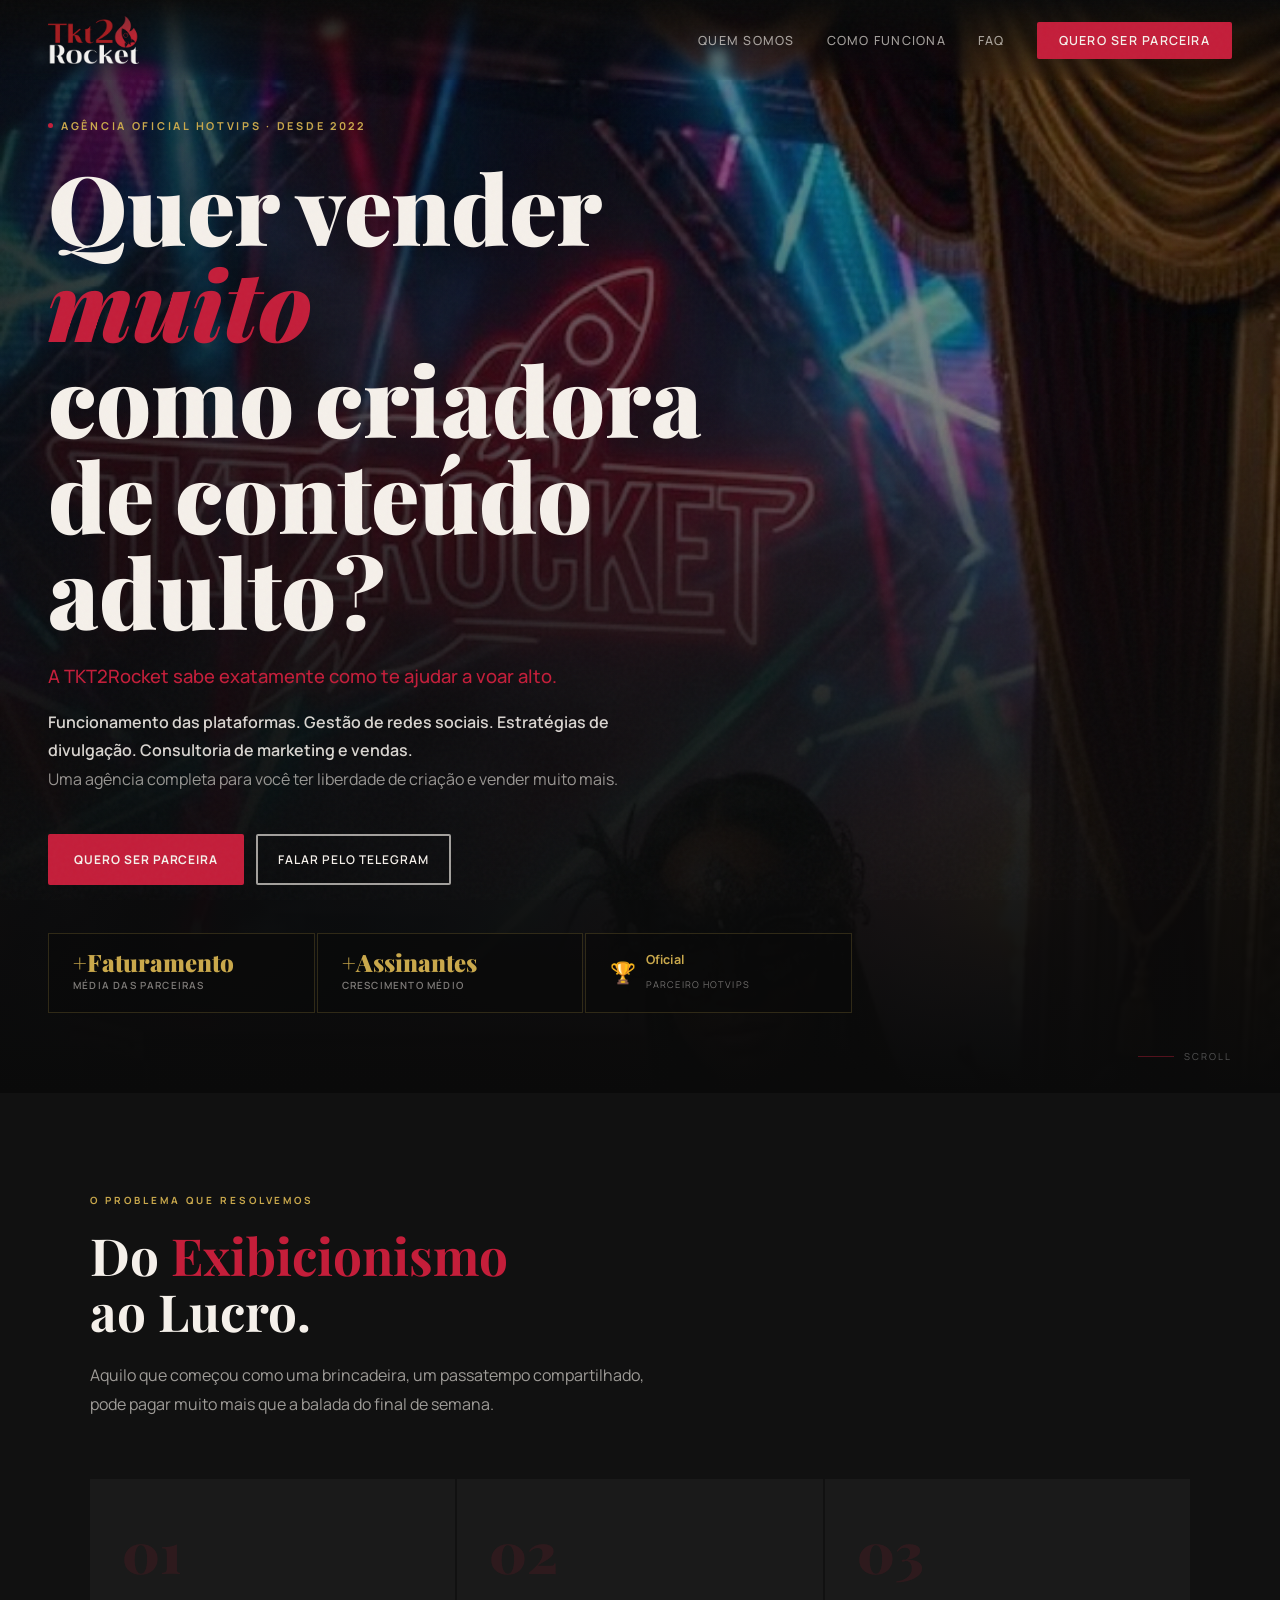
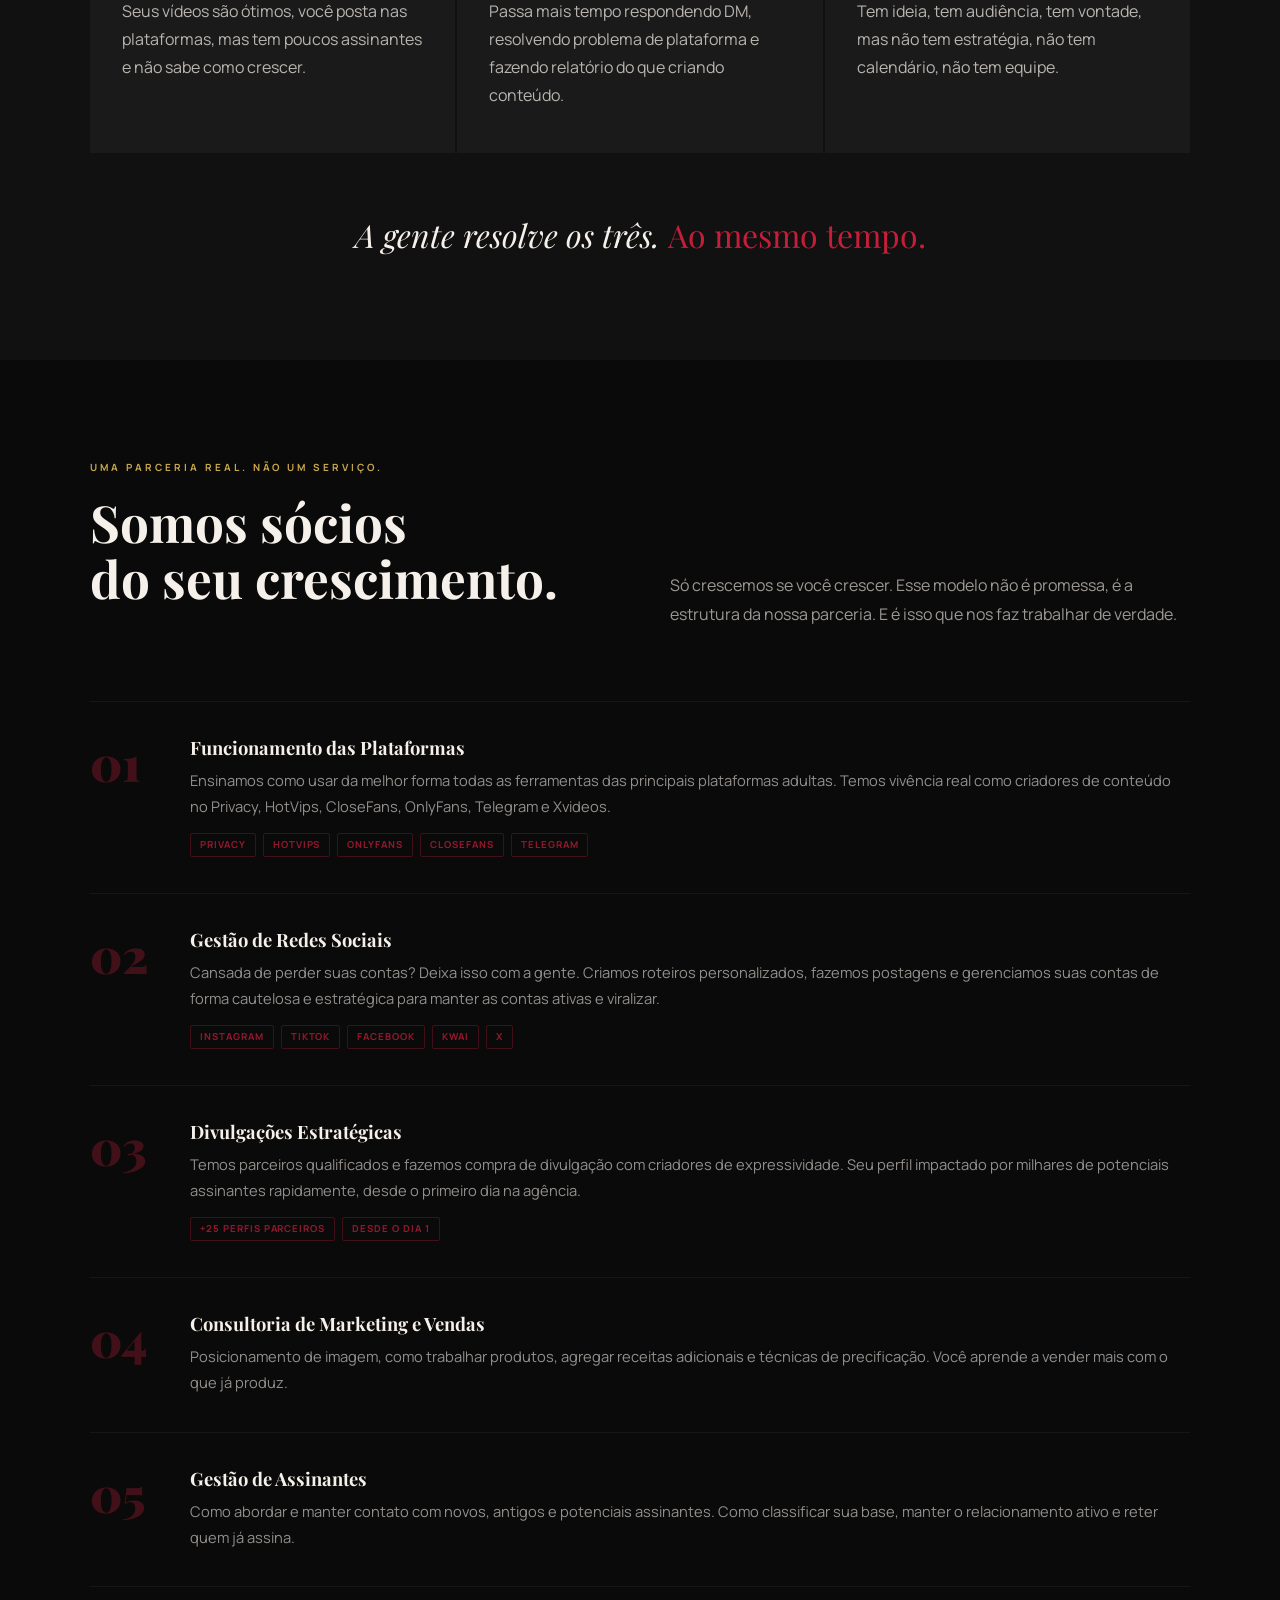
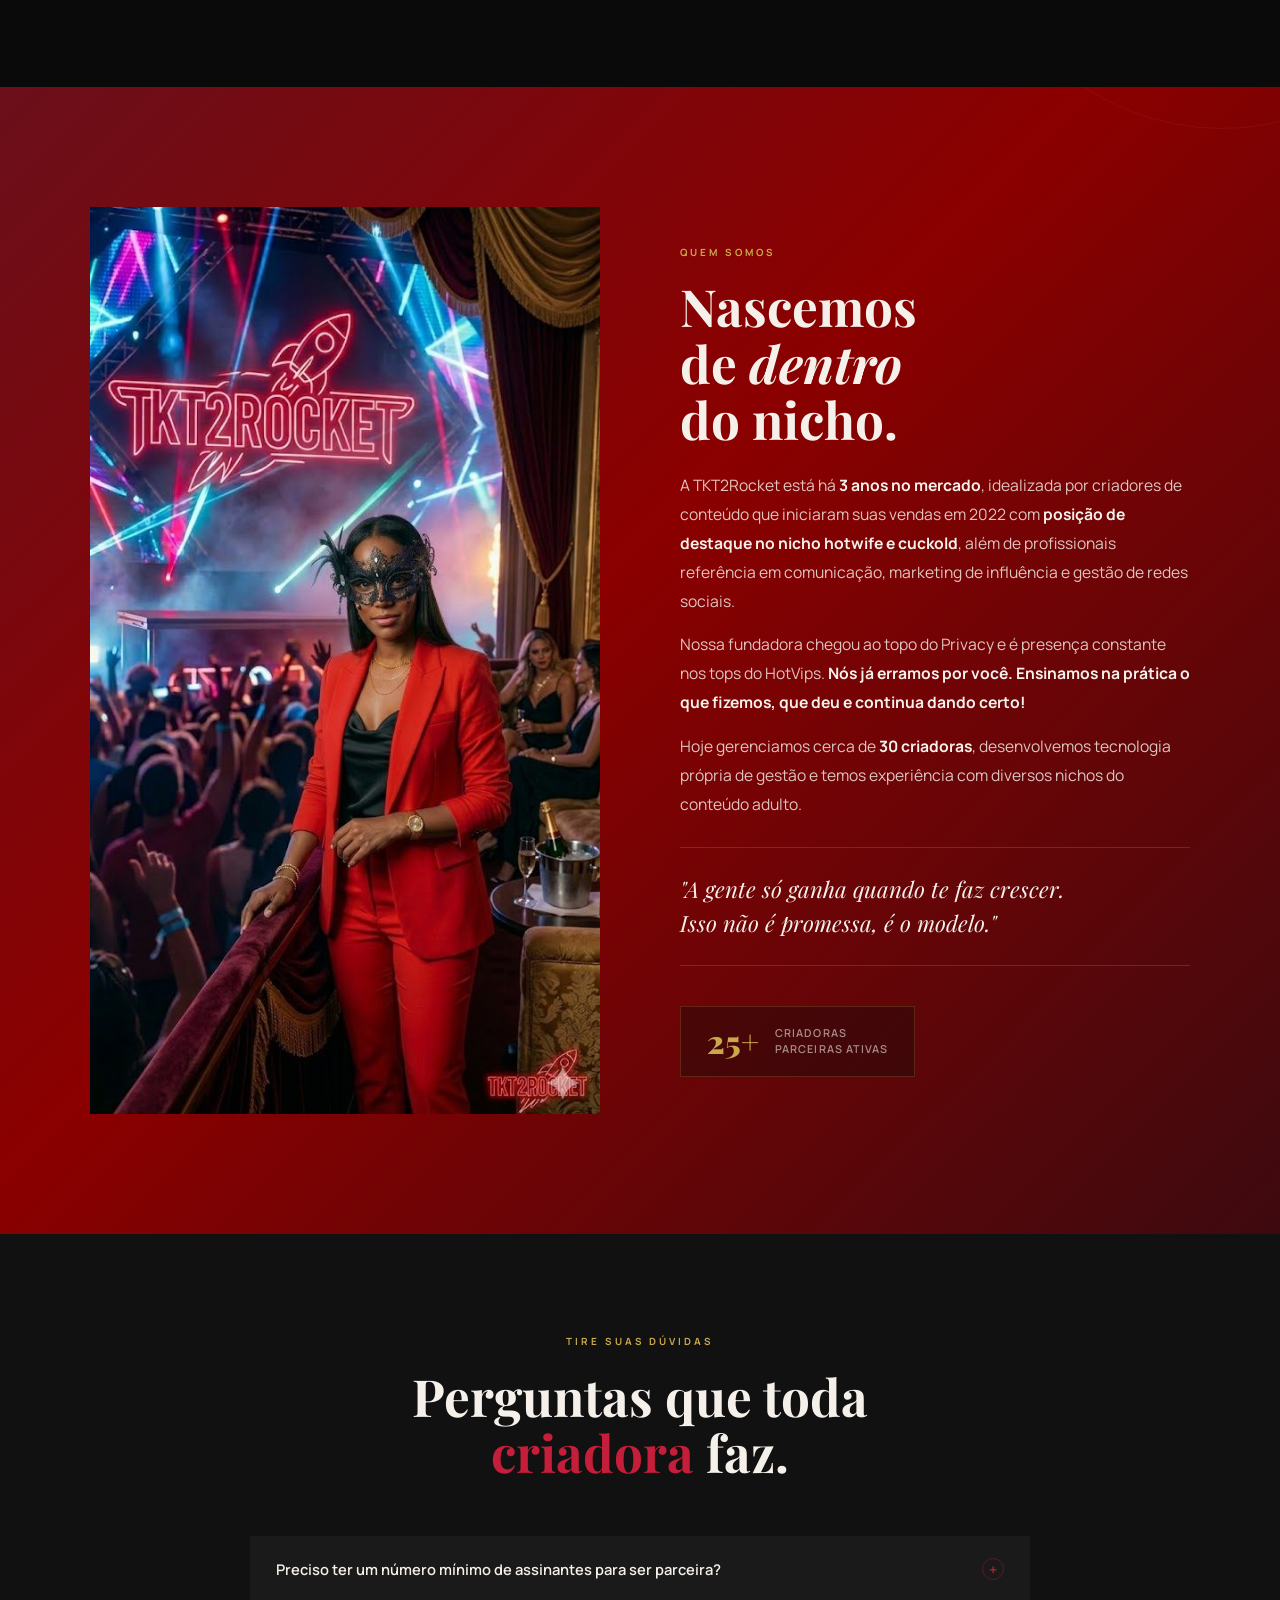
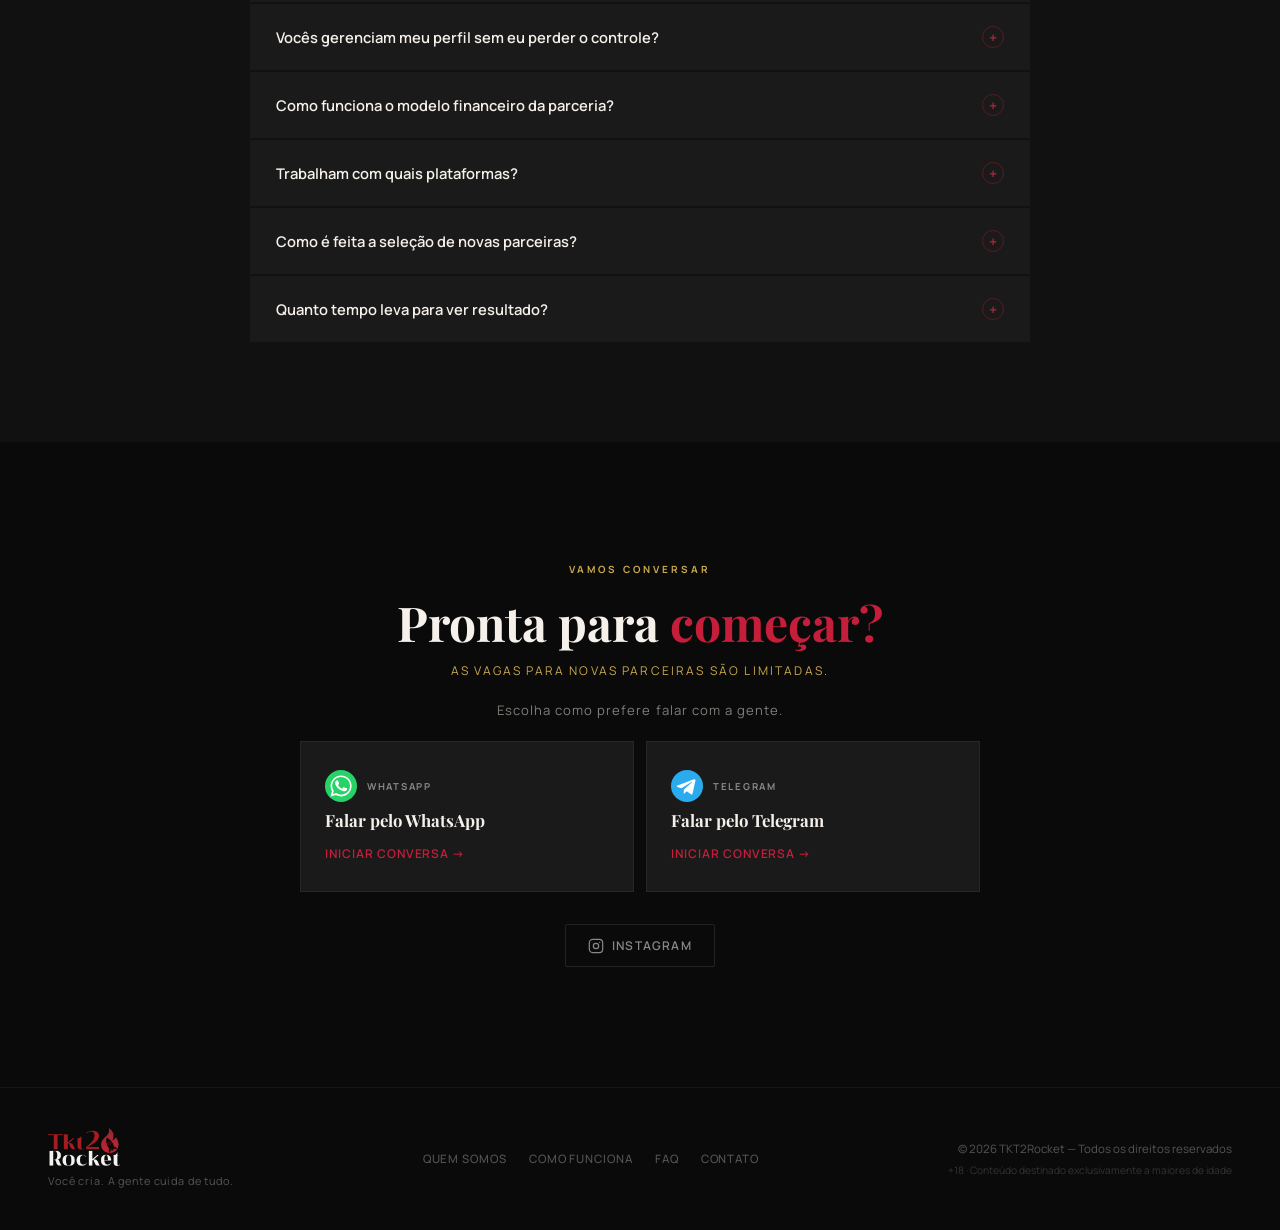
==== commit f24d9752: "Add files via upload" ====
--- a/index.html
+++ b/index.html
@@ -151,6 +151,7 @@
   <meta property="og:title" content="TKT2Rocket | Agência de Gestão para Criadoras" />
   <meta property="og:description" content="Você cria. A gente cuida de tudo." />
   <meta property="og:type" content="website" />
+  <link rel="icon" href="data:image/svg+xml,<svg xmlns=%22http://www.w3.org/2000/svg%22 viewBox=%220 0 100 100%22><text y=%22.9em%22 font-size=%2290%22>🚀</text></svg>" />
   <link rel="preconnect" href="https://fonts.googleapis.com" />
   <link rel="preconnect" href="https://fonts.gstatic.com" crossorigin />
   <link href="https://fonts.googleapis.com/css2?family=Playfair+Display:ital,wght@0,400;0,700;0,900;1,400;1,700&family=Manrope:wght@300;400;500;600;700&display=swap" rel="stylesheet" />
@@ -226,7 +227,7 @@
 
     .hero-content {
       position: relative; z-index: 2;
-      width: 100%; padding: 0 48px;
+      width: 100%; padding: 110px 48px 0;
       max-width: 900px;
     }
     .hero-eyebrow { display: inline-flex; align-items: center; gap: 8px; font-size: 0.68rem; font-weight: 700; letter-spacing: 0.25em; text-transform: uppercase; color: var(--gold); margin-bottom: 24px; opacity: 0; animation: fade-up 0.8s 0.2s forwards; }
@@ -272,12 +273,12 @@
     .btn-primary:hover { background: transparent; color: var(--crimson); }
     .btn-secondary {
       display: inline-flex; align-items: center; gap: 8px;
-      background: transparent; color: rgba(245,240,234,0.75);
+      background: transparent; color: var(--white);
       text-decoration: none; padding: 14px 20px;
       font-size: 0.75rem; font-weight: 600; letter-spacing: 0.08em; text-transform: uppercase;
-      border-radius: 2px; border: 1px solid rgba(245,240,234,0.2); transition: all 0.25s;
-    }
-    .btn-secondary:hover { border-color: rgba(245,240,234,0.5); color: var(--white); }
+      border-radius: 2px; border: 2px solid rgba(245,240,234,0.65); transition: all 0.25s;
+    }
+    .btn-secondary:hover { border-color: var(--white); color: var(--white); background: rgba(255,255,255,0.07); }
 
     /* ── SEÇÕES ── */
     section { padding: 100px 48px; position: relative; }
@@ -383,6 +384,8 @@
     .cta-instagram:hover { color: var(--white); border-color: rgba(255,255,255,0.28); }
     .cta-instagram svg { width: 16px; height: 16px; }
 
+    .cta-channel-label { font-size: 0.82rem; color: rgba(245,240,234,0.5); letter-spacing: 0.08em; margin-bottom: 20px; margin-top: -32px; }
+
     /* ── FOOTER ── */
     footer {
       background: var(--black); border-top: 1px solid rgba(255,255,255,0.05);
@@ -468,8 +471,8 @@
       Uma agência completa para você ter liberdade de criação e vender muito mais.
     </p>
     <div class="hero-actions">
-      <a href="https://wa.me/5511977983834?text=Ol%C3%A1!%20Quero%20saber%20mais%20sobre%20a%20parceria%20com%20a%20TKT2Rocket" target="_blank" class="btn-primary">Já sou criadora e quero ganhar mais</a>
-      <a href="https://t.me/Tkt2Rocket" target="_blank" class="btn-secondary">Posto por diversão e quero lucrar</a>
+      <a href="https://wa.me/5511977983834?text=Ol%C3%A1!%20Quero%20saber%20mais%20sobre%20a%20parceria%20com%20a%20TKT2Rocket" target="_blank" class="btn-primary">Quero ser parceira</a>
+      <a href="https://t.me/Tkt2Rocket" target="_blank" class="btn-secondary">Falar pelo Telegram</a>
     </div>
     <div class="hero-stats">
       <div class="hero-stat">
@@ -601,7 +604,7 @@
       <span class="section-eyebrow reveal">Quem somos</span>
       <h2 class="section-title reveal">Nascemos<br/>de <em style="color:#f5f0ea">dentro</em><br/>do nicho.</h2>
       <p class="quem-text reveal">A TKT2Rocket está há <strong>3 anos no mercado</strong>, idealizada por criadores de conteúdo que iniciaram suas vendas em 2022 com <strong>posição de destaque no nicho hotwife e cuckold</strong>, além de profissionais referência em comunicação, marketing de influência e gestão de redes sociais.</p>
-      <p class="quem-text reveal">Nossa fundadora chegou ao topo do Privacy e é presença constante nos tops do HotVips e CloseFans. <strong>Não ensinamos teoria. Ensinamos exatamente o que fizemos.</strong></p>
+      <p class="quem-text reveal">Nossa fundadora chegou ao topo do Privacy e é presença constante nos tops do HotVips. <strong>Nós já erramos por você. Ensinamos na prática o que fizemos, que deu e continua dando certo!</strong></p>
       <p class="quem-text reveal">Hoje gerenciamos cerca de <strong>30 criadoras</strong>, desenvolvemos tecnologia própria de gestão e temos experiência com diversos nichos do conteúdo adulto.</p>
       <div class="quem-tagline reveal">"A gente só ganha quando te faz crescer.<br/>Isso não é promessa, é o modelo."</div>
       <div class="quem-stat reveal">
@@ -653,9 +656,10 @@
   <div class="cta-inner">
     <div class="reveal">
       <span class="section-eyebrow">Vamos conversar</span>
-      <h2 class="cta-title section-title">Pronta para parar de fazer <span class="accent">tudo sozinha?</span></h2>
+      <h2 class="cta-title section-title">Pronta para <span class="accent">começar?</span></h2>
       <p class="cta-sub">As vagas para novas parceiras são limitadas.</p>
     </div>
+    <p class="cta-channel-label reveal">Escolha como prefere falar com a gente.</p>
     <div class="cta-cards reveal">
       <a href="https://wa.me/5511977983834?text=Ol%C3%A1!%20Quero%20saber%20mais%20sobre%20a%20parceria%20com%20a%20TKT2Rocket" target="_blank" class="cta-card whatsapp">
         <div class="cta-card-header">
@@ -667,8 +671,8 @@
           </div>
           <span class="cta-card-platform">WhatsApp</span>
         </div>
-        <div class="cta-card-title">Já sou criadora e quero ganhar mais</div>
-        <div class="cta-card-arrow">Falar agora &#8594;</div>
+        <div class="cta-card-title">Falar pelo WhatsApp</div>
+        <div class="cta-card-arrow">Iniciar conversa &#8594;</div>
       </a>
       <a href="https://t.me/Tkt2Rocket" target="_blank" class="cta-card telegram">
         <div class="cta-card-header">
@@ -680,8 +684,8 @@
           </div>
           <span class="cta-card-platform">Telegram</span>
         </div>
-        <div class="cta-card-title">Posto por diversão e quero lucrar</div>
-        <div class="cta-card-arrow">Entrar em contato &#8594;</div>
+        <div class="cta-card-title">Falar pelo Telegram</div>
+        <div class="cta-card-arrow">Iniciar conversa &#8594;</div>
       </a>
     </div>
     <a href="https://www.instagram.com/tkt2rocket.agencia/" target="_blank" class="cta-instagram reveal">
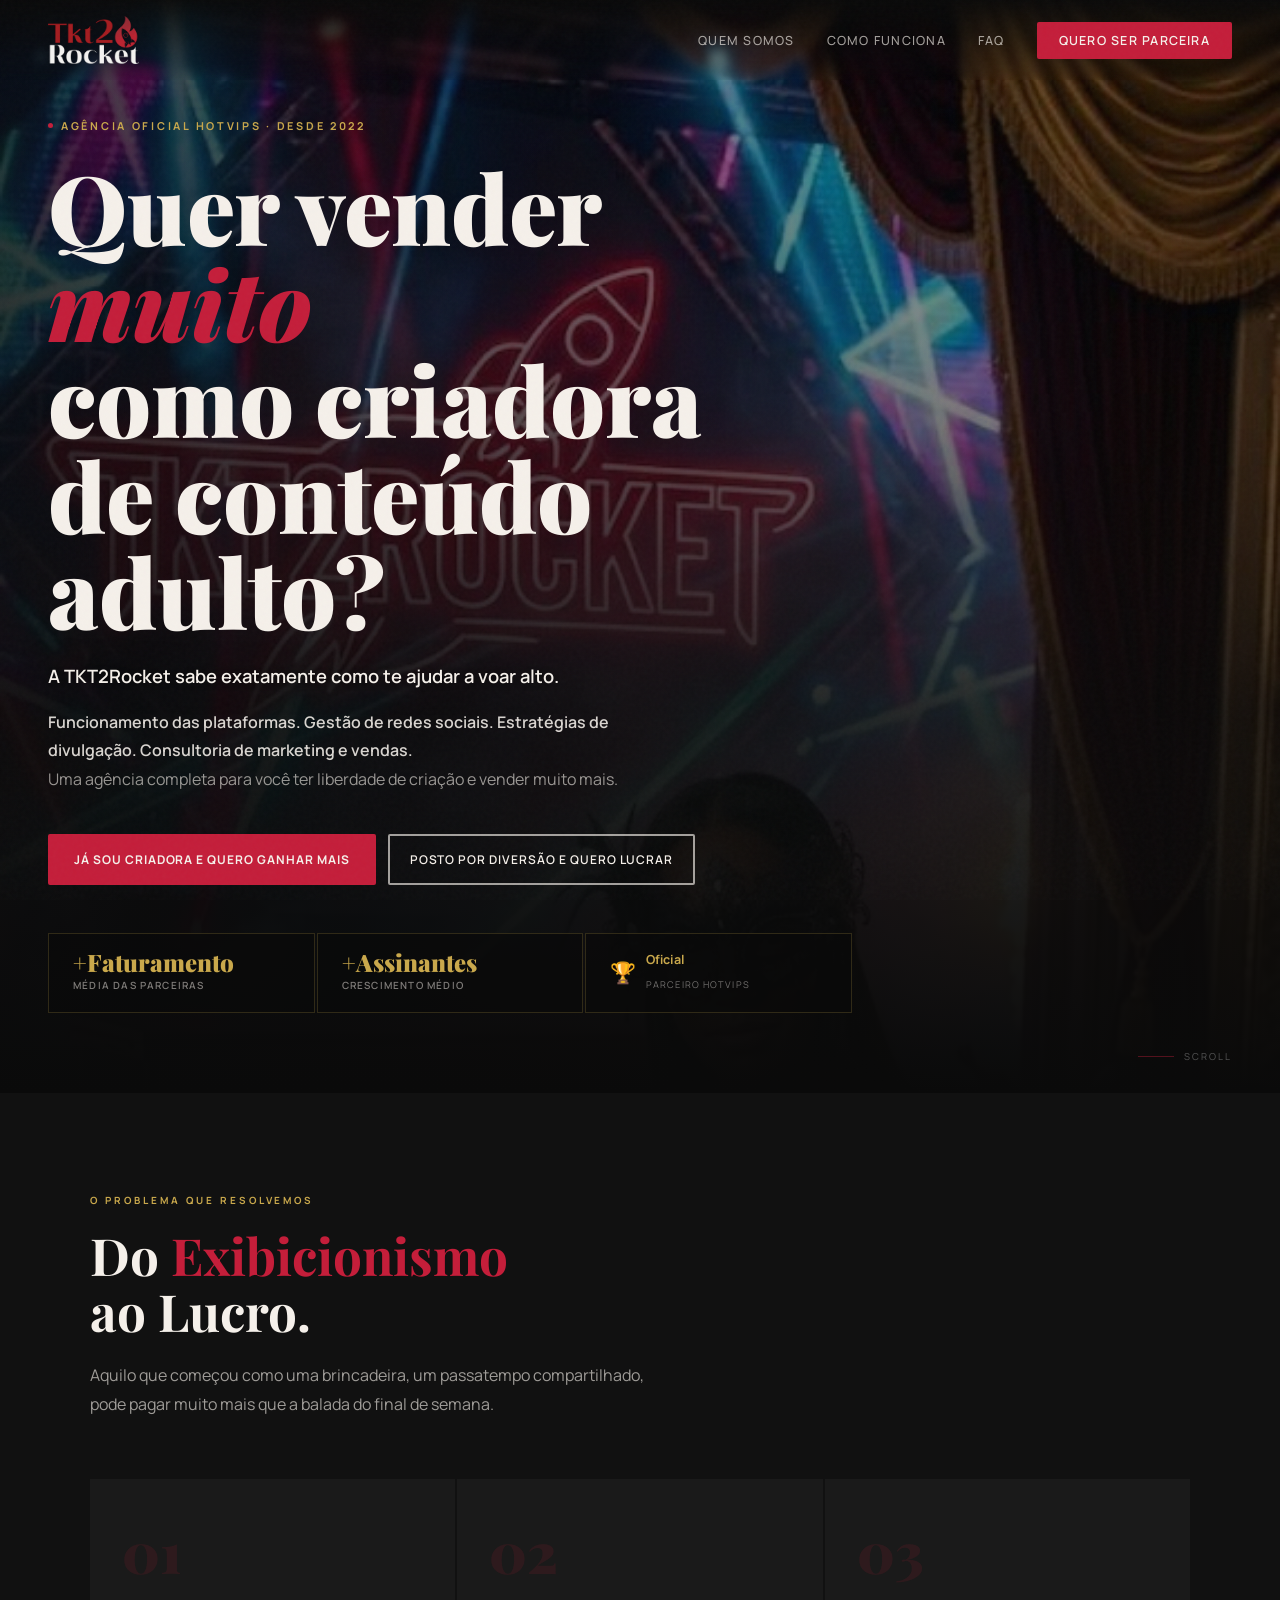
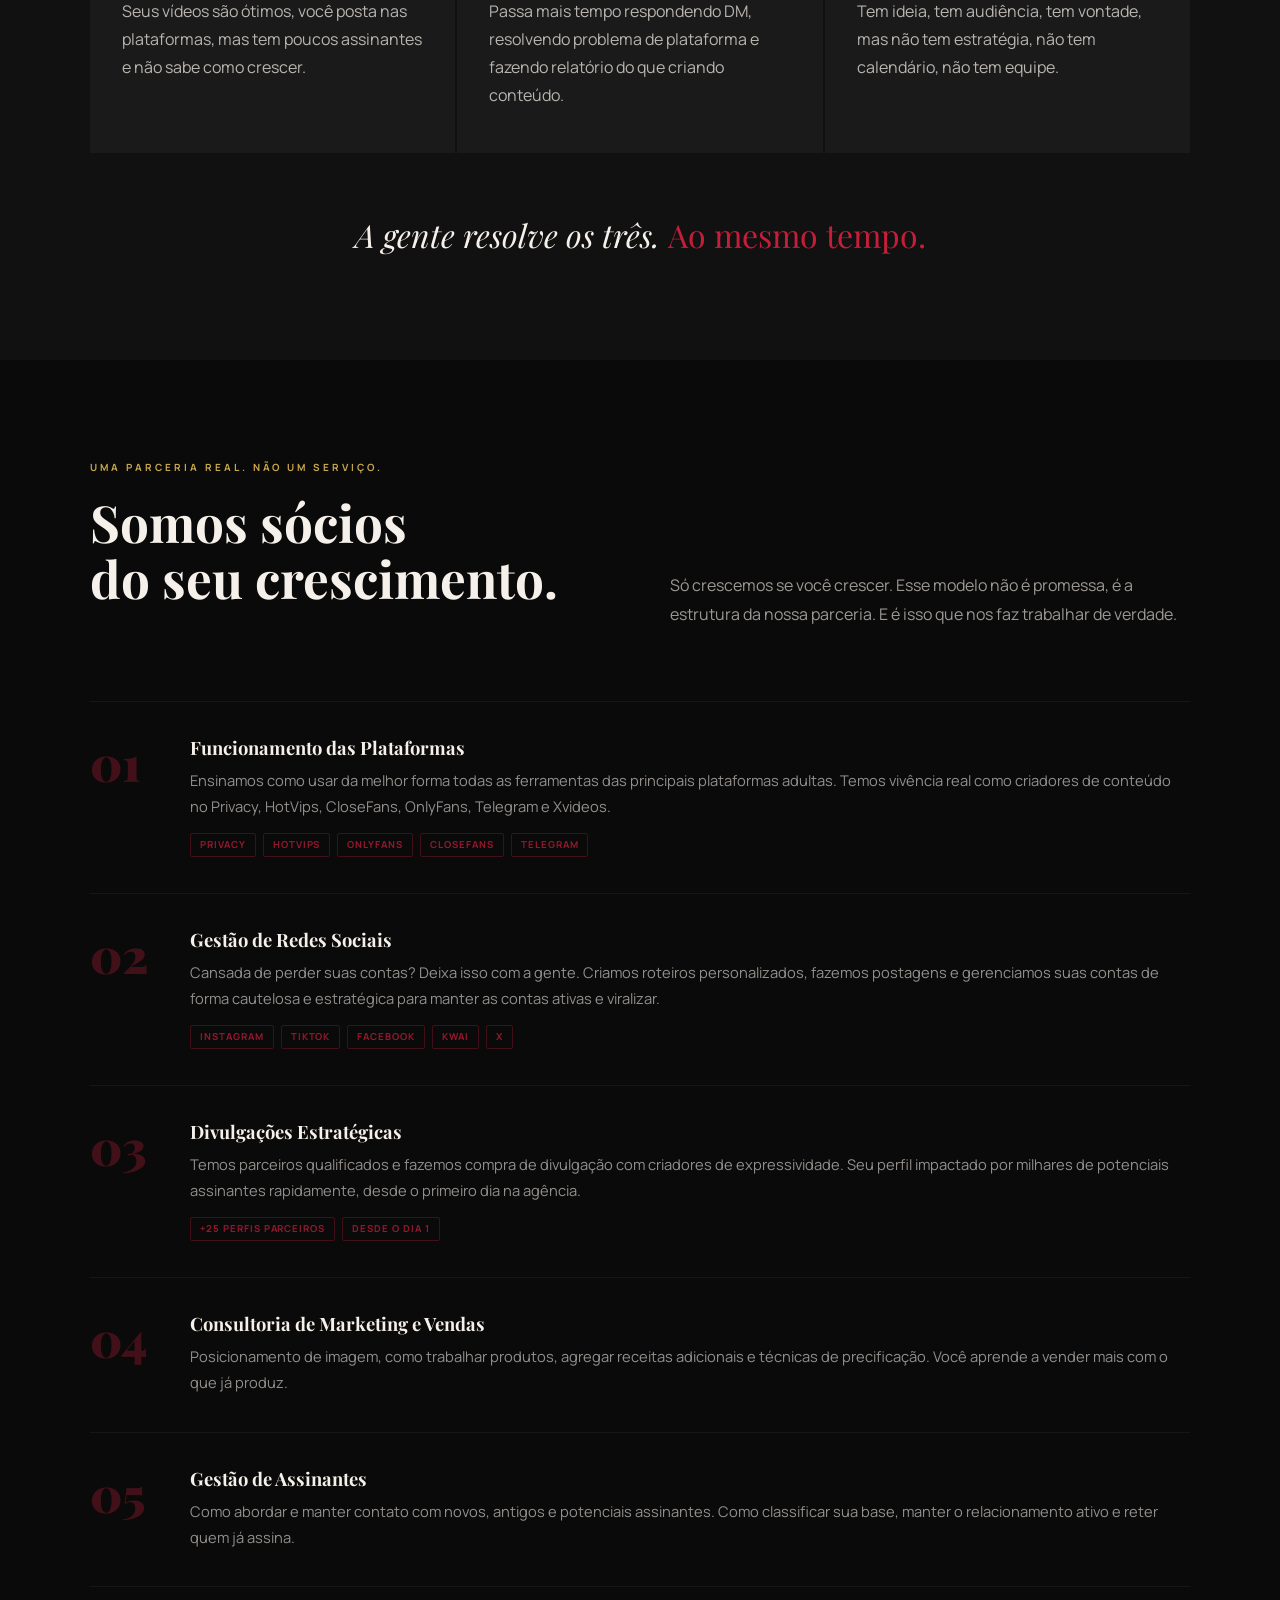
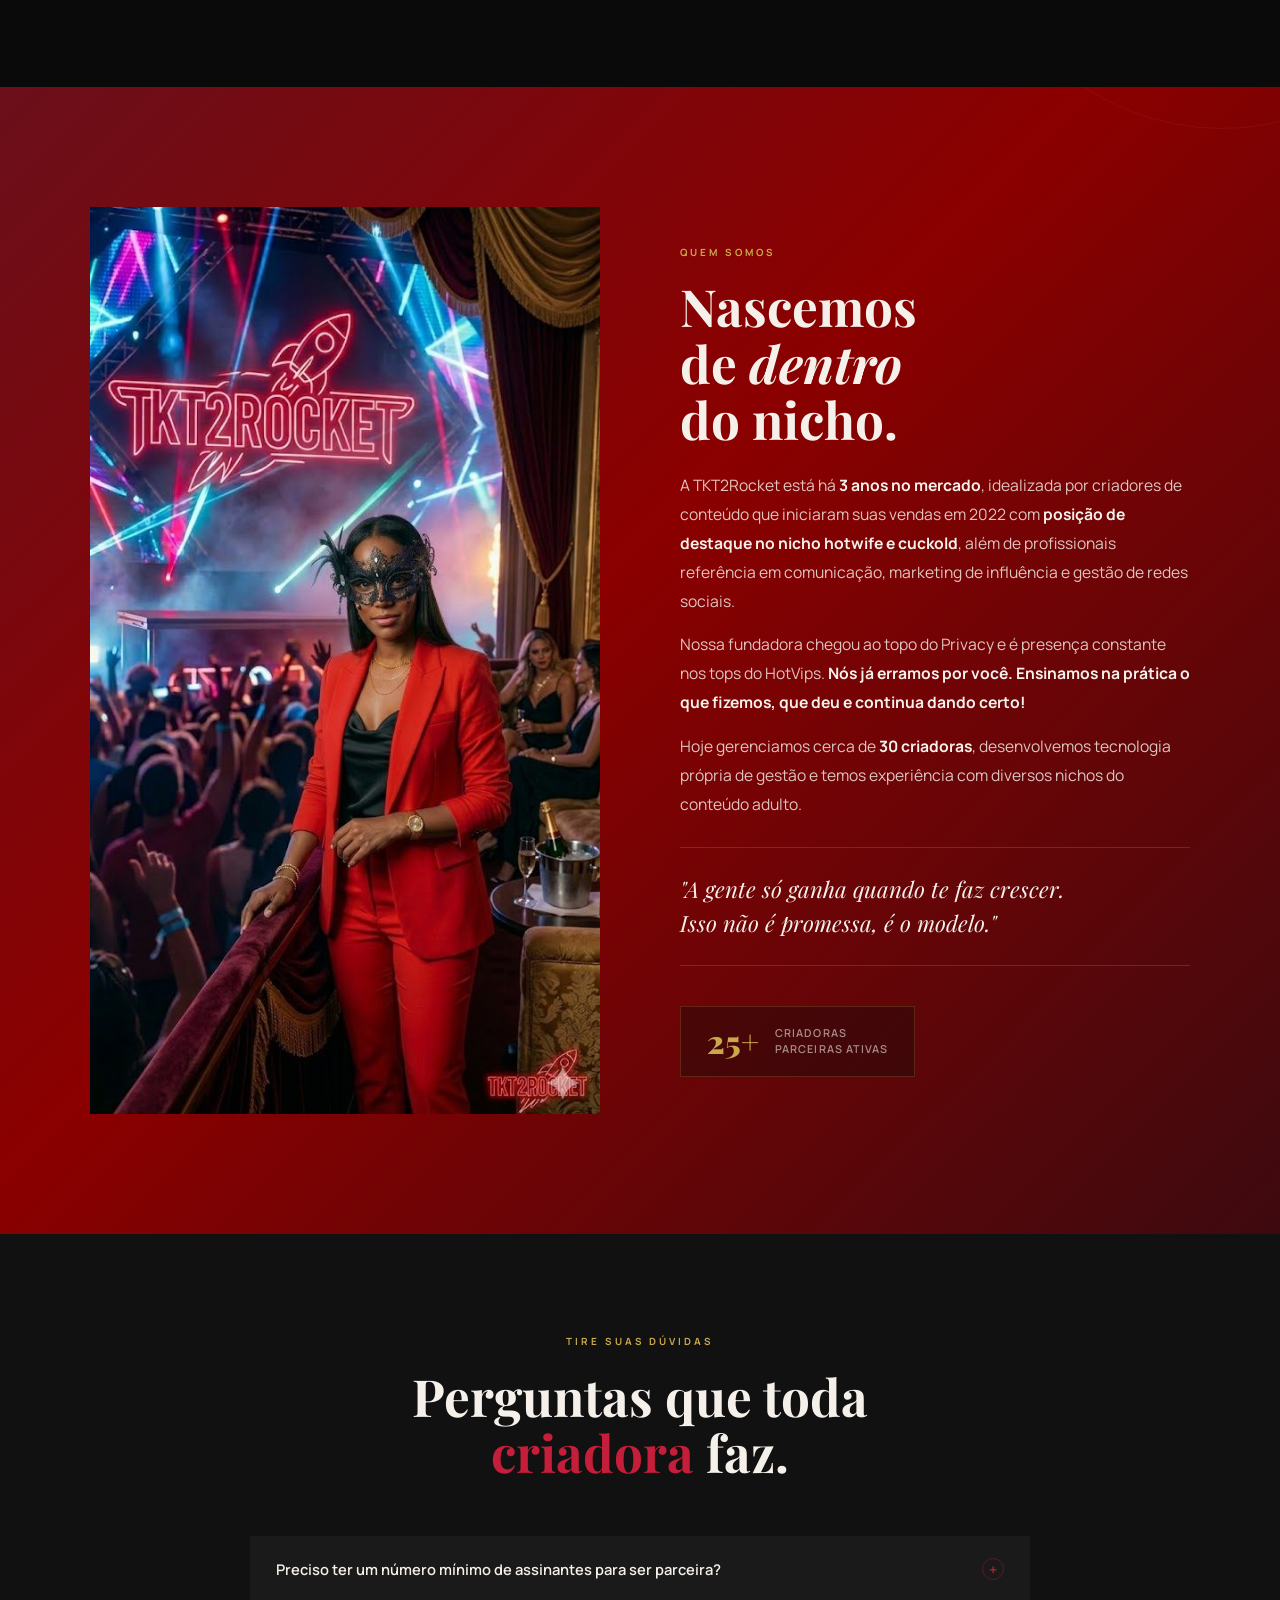
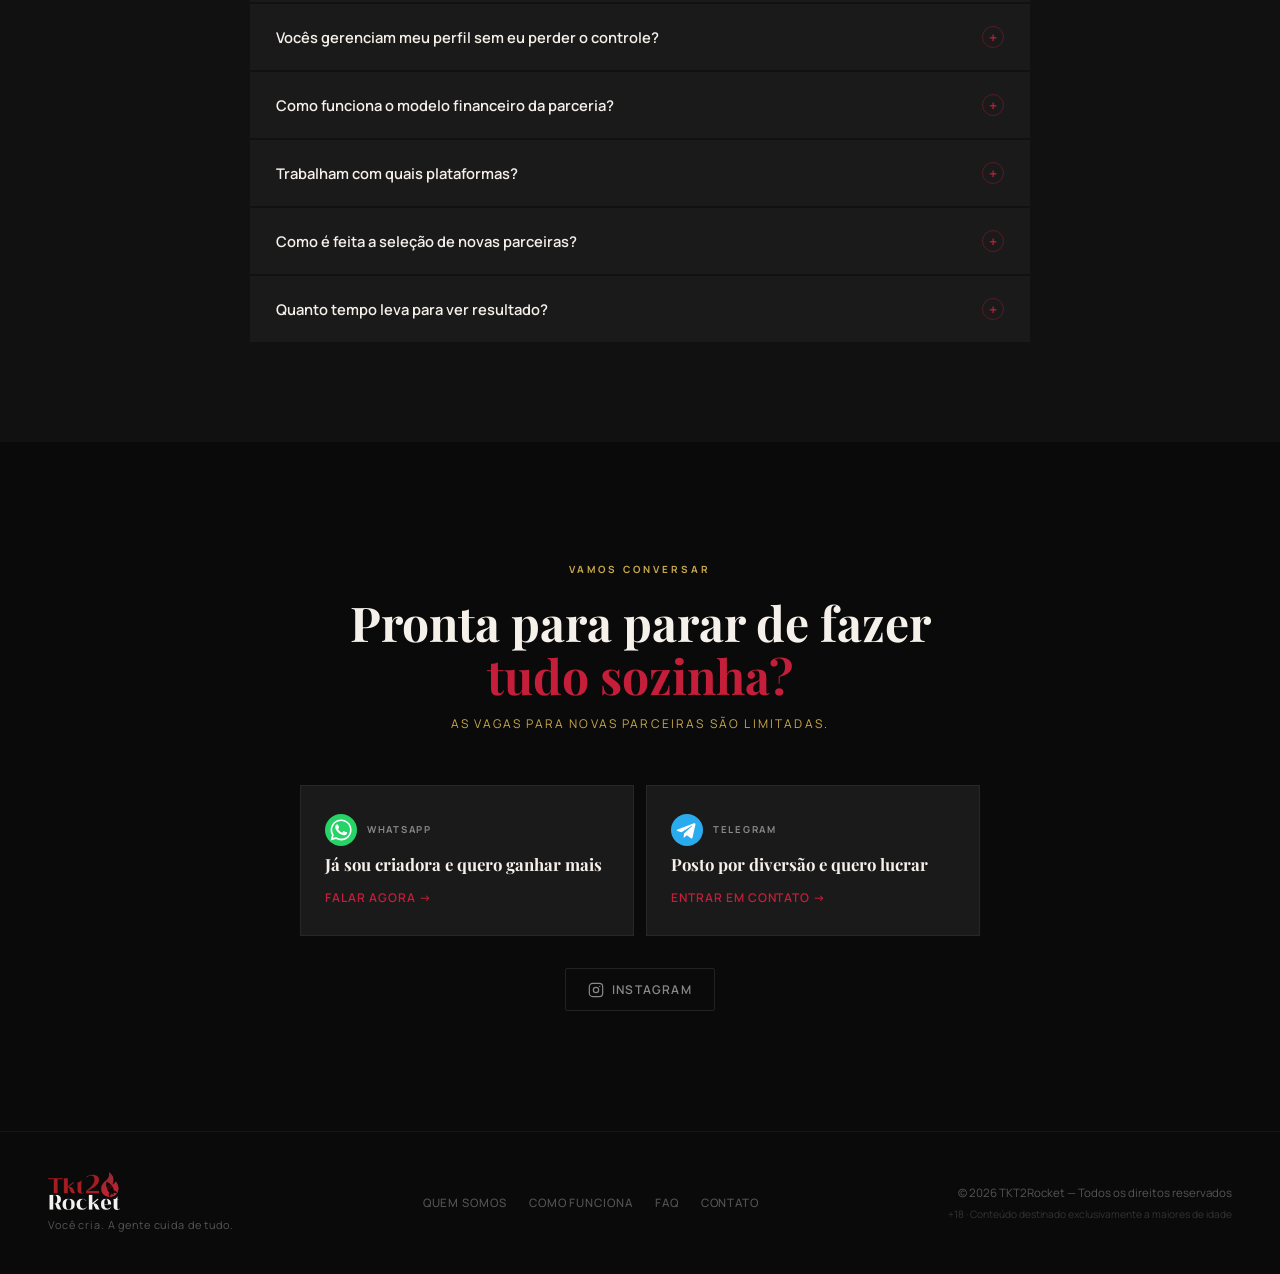
==== commit d8a3ca88: "Add files via upload" ====
--- a/index.html
+++ b/index.html
@@ -195,13 +195,9 @@
     .nav-links a:hover { color: var(--white); }
     .nav-cta { background: var(--crimson) !important; color: var(--white) !important; padding: 10px 22px; border-radius: 2px; font-weight: 600 !important; transition: background 0.2s !important; }
     .nav-cta:hover { background: #a01830 !important; color: var(--white) !important; }
-    .nav-hamburger { display: none; flex-direction: column; gap: 5px; cursor: pointer; padding: 6px; }
-    .nav-hamburger span { display: block; width: 24px; height: 2px; background: var(--white); border-radius: 2px; transition: all 0.3s; }
-    .nav-mobile-menu { display: none; position: fixed; inset: 0; background: rgba(10,10,10,0.98); z-index: 999; flex-direction: column; align-items: center; justify-content: center; gap: 36px; }
-    .nav-mobile-menu.open { display: flex; }
-    .nav-mobile-menu a { font-family: var(--serif); font-size: 2rem; font-weight: 700; color: var(--white); text-decoration: none; transition: color 0.2s; }
-    .nav-mobile-menu a:hover { color: var(--crimson); }
-    .nav-mobile-close { position: absolute; top: 24px; right: 28px; background: none; border: none; color: var(--white); font-size: 1.6rem; cursor: pointer; line-height: 1; }
+    .nav-hamburger { display: none; }
+    .nav-mobile-menu { display: none; }
+    .nav-mobile-close { display: none; }
 
     /* ── HERO ── */
     #hero {
@@ -234,7 +230,7 @@
     .hero-dot { width: 5px; height: 5px; border-radius: 50%; background: var(--crimson); display: inline-block; }
     .hero-title { font-size: clamp(2.6rem, 8vw, 6rem); font-weight: 900; line-height: 1.0; margin-bottom: 24px; opacity: 0; animation: fade-up 0.8s 0.4s forwards; }
     .hero-title em { font-style: italic; color: var(--crimson); }
-    .hero-sub { font-size: clamp(0.9rem, 2vw, 1.15rem); color: var(--crimson); font-weight: 500; margin-bottom: 16px; opacity: 0; animation: fade-up 0.8s 0.6s forwards; }
+    .hero-sub { font-size: clamp(0.9rem, 2vw, 1.15rem); color: var(--white); font-weight: 600; margin-bottom: 16px; opacity: 0; animation: fade-up 0.8s 0.6s forwards; text-shadow: 0 1px 12px rgba(0,0,0,0.8), 0 0 32px rgba(0,0,0,0.6); }
     .hero-body { font-size: clamp(0.88rem, 1.5vw, 1rem); color: rgba(245,240,234,0.6); max-width: 580px; line-height: 1.8; margin-bottom: 40px; opacity: 0; animation: fade-up 0.8s 0.8s forwards; }
     .hero-body strong { color: rgba(245,240,234,0.88); font-weight: 600; }
     .hero-actions { display: flex; gap: 12px; flex-wrap: wrap; opacity: 0; animation: fade-up 0.8s 1.0s forwards; }
@@ -403,14 +399,107 @@
 
     @keyframes fade-up { from { opacity:0; transform:translateY(18px); } to { opacity:1; transform:translateY(0); } }
 
+
+    /* ── BOTÕES FLUTUANTES LATERAIS ── */
+    .float-contact {
+      position: fixed;
+      right: 0;
+      top: 50%;
+      transform: translateY(-50%);
+      z-index: 998;
+      display: flex;
+      flex-direction: column;
+      gap: 2px;
+      opacity: 0;
+      transition: opacity 0.4s ease;
+      pointer-events: none;
+    }
+    .float-contact.visible {
+      opacity: 1;
+      pointer-events: auto;
+    }
+    .float-btn {
+      display: flex;
+      align-items: center;
+      gap: 0;
+      text-decoration: none;
+      overflow: hidden;
+      width: 48px;
+      transition: width 0.35s cubic-bezier(0.4, 0, 0.2, 1);
+      border-radius: 6px 0 0 6px;
+    }
+    .float-btn:hover { width: 172px; }
+    .float-btn-icon {
+      width: 48px;
+      height: 48px;
+      display: flex;
+      align-items: center;
+      justify-content: center;
+      flex-shrink: 0;
+    }
+    .float-btn-icon svg { width: 22px; height: 22px; }
+    .float-btn-label {
+      font-family: var(--sans);
+      font-size: 0.72rem;
+      font-weight: 700;
+      letter-spacing: 0.06em;
+      text-transform: uppercase;
+      color: var(--white);
+      white-space: nowrap;
+      padding-right: 14px;
+      opacity: 0;
+      transition: opacity 0.2s ease 0.1s;
+    }
+    .float-btn:hover .float-btn-label { opacity: 1; }
+    .float-btn.wpp { background: #25D366; }
+    .float-btn.wpp:hover { background: #1fba59; }
+    .float-btn.tg  { background: #2AABEE; }
+    .float-btn.tg:hover  { background: #1a96d4; }
+
+    @media (max-width: 767px) {
+      .float-contact { display: none; }
+    }
+
     /* ── MOBILE FIRST RESPONSIVE ── */
     @media (max-width: 1023px) {
-      nav { padding: 14px 24px; }
-      .nav-links { display: none; }
-      .nav-hamburger { display: flex; }
+      nav {
+        padding: 10px 20px 0;
+        flex-direction: column;
+        align-items: stretch;
+        gap: 0;
+      }
+      .nav-logo { padding-bottom: 10px; }
+      .nav-logo img { height: 36px; }
+      .nav-links {
+        display: flex !important;
+        gap: 0;
+        border-top: 1px solid rgba(255,255,255,0.06);
+        overflow-x: auto;
+        scrollbar-width: none;
+        -ms-overflow-style: none;
+        padding-bottom: 2px;
+      }
+      .nav-links::-webkit-scrollbar { display: none; }
+      .nav-links li { flex-shrink: 0; }
+      .nav-links a {
+        display: block;
+        padding: 10px 14px;
+        font-size: 0.65rem;
+        letter-spacing: 0.08em;
+        color: rgba(245,240,234,0.6);
+        white-space: nowrap;
+      }
+      .nav-links a:hover { color: var(--white); }
+      .nav-cta {
+        background: var(--crimson) !important;
+        color: var(--white) !important;
+        padding: 10px 14px !important;
+        border-radius: 0 !important;
+      }
+      .nav-hamburger { display: none; }
       section { padding: 80px 24px; }
       #hero { padding: 0 0 64px; }
-      .hero-content { padding: 0 24px; }
+      .hero-content { padding: 130px 24px 0; }
       #quem-somos { padding: 80px 24px; }
       #cta-final { padding: 80px 24px; }
       .hero-scroll { right: 24px; }
@@ -433,6 +522,18 @@
       .footer-links { flex-wrap: wrap; gap: 14px; }
     }
   </style>
+  <!-- Google Analytics GA4 -->
+  <script async src="https://www.googletagmanager.com/gtag/js?id=G-5TXEREDJH9"></script>
+  <script>
+    window.dataLayer = window.dataLayer || [];
+    function gtag(){dataLayer.push(arguments);}
+    gtag('js', new Date());
+    gtag('config', 'G-5TXEREDJH9', {
+      page_title: 'TKT2Rocket | Agência de Gestão para Criadoras de Conteúdo Adulto',
+      page_location: 'https://tkt2rocket.com.br/'
+    });
+  </script>
+
 </head>
 <body>
 
@@ -445,18 +546,10 @@
     <li><a href="#faq">FAQ</a></li>
     <li><a href="#cta-final" class="nav-cta">Quero ser parceira</a></li>
   </ul>
-  <div class="nav-hamburger" id="hamburger" aria-label="Menu">
-    <span></span><span></span><span></span>
-  </div>
+
 </nav>
 
-<div class="nav-mobile-menu" id="mobileMenu">
-  <button class="nav-mobile-close" id="mobileClose">&#10005;</button>
-  <a href="#quem-somos" class="mobile-link">Quem Somos</a>
-  <a href="#como-funciona" class="mobile-link">Como Funciona</a>
-  <a href="#faq" class="mobile-link">FAQ</a>
-  <a href="#cta-final" class="mobile-link" style="color:var(--crimson)">Quero ser parceira</a>
-</div>
+
 
 <!-- HERO -->
 <section id="hero">
@@ -471,8 +564,8 @@
       Uma agência completa para você ter liberdade de criação e vender muito mais.
     </p>
     <div class="hero-actions">
-      <a href="https://wa.me/5511977983834?text=Ol%C3%A1!%20Quero%20saber%20mais%20sobre%20a%20parceria%20com%20a%20TKT2Rocket" target="_blank" class="btn-primary">Quero ser parceira</a>
-      <a href="https://t.me/Tkt2Rocket" target="_blank" class="btn-secondary">Falar pelo Telegram</a>
+      <a href="https://wa.me/5511977983834?text=Ol%C3%A1!%20Quero%20saber%20mais%20sobre%20a%20parceria%20com%20a%20TKT2Rocket" target="_blank" class="btn-primary">Já sou criadora e quero ganhar mais</a>
+      <a href="https://t.me/Tkt2Rocket" target="_blank" class="btn-secondary">Posto por diversão e quero lucrar</a>
     </div>
     <div class="hero-stats">
       <div class="hero-stat">
@@ -656,10 +749,9 @@
   <div class="cta-inner">
     <div class="reveal">
       <span class="section-eyebrow">Vamos conversar</span>
-      <h2 class="cta-title section-title">Pronta para <span class="accent">começar?</span></h2>
+      <h2 class="cta-title section-title">Pronta para parar de fazer <span class="accent">tudo sozinha?</span></h2>
       <p class="cta-sub">As vagas para novas parceiras são limitadas.</p>
     </div>
-    <p class="cta-channel-label reveal">Escolha como prefere falar com a gente.</p>
     <div class="cta-cards reveal">
       <a href="https://wa.me/5511977983834?text=Ol%C3%A1!%20Quero%20saber%20mais%20sobre%20a%20parceria%20com%20a%20TKT2Rocket" target="_blank" class="cta-card whatsapp">
         <div class="cta-card-header">
@@ -671,8 +763,8 @@
           </div>
           <span class="cta-card-platform">WhatsApp</span>
         </div>
-        <div class="cta-card-title">Falar pelo WhatsApp</div>
-        <div class="cta-card-arrow">Iniciar conversa &#8594;</div>
+        <div class="cta-card-title">Já sou criadora e quero ganhar mais</div>
+        <div class="cta-card-arrow">Falar agora &#8594;</div>
       </a>
       <a href="https://t.me/Tkt2Rocket" target="_blank" class="cta-card telegram">
         <div class="cta-card-header">
@@ -684,8 +776,8 @@
           </div>
           <span class="cta-card-platform">Telegram</span>
         </div>
-        <div class="cta-card-title">Falar pelo Telegram</div>
-        <div class="cta-card-arrow">Iniciar conversa &#8594;</div>
+        <div class="cta-card-title">Posto por diversão e quero lucrar</div>
+        <div class="cta-card-arrow">Entrar em contato &#8594;</div>
       </a>
     </div>
     <a href="https://www.instagram.com/tkt2rocket.agencia/" target="_blank" class="cta-instagram reveal">
@@ -731,12 +823,7 @@
   const nav = document.getElementById('nav');
   window.addEventListener('scroll', () => nav.classList.toggle('scrolled', window.scrollY > 50), {passive:true});
 
-  // Menu mobile
-  const hamburger = document.getElementById('hamburger');
-  const mobileMenu = document.getElementById('mobileMenu');
-  hamburger.addEventListener('click', () => mobileMenu.classList.add('open'));
-  document.getElementById('mobileClose').addEventListener('click', () => mobileMenu.classList.remove('open'));
-  document.querySelectorAll('.mobile-link').forEach(l => l.addEventListener('click', () => mobileMenu.classList.remove('open')));
+  // Menu mobile: fixo no header em todas as telas
 
   // Reveal on scroll
   const observer = new IntersectionObserver(entries => {
@@ -758,5 +845,49 @@
     });
   });
 </script>
+
+<!-- BOTÕES FLUTUANTES LATERAIS -->
+<div class="float-contact" id="floatContact">
+  <a href="https://wa.me/5511977983834?text=Ol%C3%A1!%20Quero%20saber%20mais%20sobre%20a%20parceria%20com%20a%20TKT2Rocket"
+     target="_blank" class="float-btn wpp" aria-label="WhatsApp">
+    <div class="float-btn-icon">
+      <svg viewBox="0 0 24 24" fill="white" xmlns="http://www.w3.org/2000/svg">
+        <path d="M17.472 14.382c-.297-.149-1.758-.867-2.03-.967-.273-.099-.471-.148-.67.15-.197.297-.767.966-.94 1.164-.173.199-.347.223-.644.075-.297-.15-1.255-.463-2.39-1.475-.883-.788-1.48-1.761-1.653-2.059-.173-.297-.018-.458.13-.606.134-.133.298-.347.446-.52.149-.174.198-.298.298-.497.099-.198.05-.371-.025-.52-.075-.149-.669-1.612-.916-2.207-.242-.579-.487-.5-.669-.51-.173-.008-.371-.01-.57-.01-.198 0-.52.074-.792.372-.272.297-1.04 1.016-1.04 2.479 0 1.462 1.065 2.875 1.213 3.074.149.198 2.096 3.2 5.077 4.487.709.306 1.262.489 1.694.625.712.227 1.36.195 1.871.118.571-.085 1.758-.719 2.006-1.413.248-.694.248-1.289.173-1.413-.074-.124-.272-.198-.57-.347z"/>
+        <path d="M12 0C5.373 0 0 5.373 0 12c0 2.123.554 4.118 1.528 5.855L.057 23.885a.5.5 0 00.606.61l6.197-1.595A11.945 11.945 0 0012 24c6.627 0 12-5.373 12-12S18.627 0 12 0zm0 21.9a9.894 9.894 0 01-5.031-1.371l-.361-.214-3.741.981.999-3.648-.235-.374A9.861 9.861 0 012.1 12C2.1 6.534 6.534 2.1 12 2.1S21.9 6.534 21.9 12 17.466 21.9 12 21.9z"/>
+      </svg>
+    </div>
+    <span class="float-btn-label">WhatsApp</span>
+  </a>
+  <a href="https://t.me/Tkt2Rocket"
+     target="_blank" class="float-btn tg" aria-label="Telegram">
+    <div class="float-btn-icon">
+      <svg viewBox="0 0 24 24" fill="white" xmlns="http://www.w3.org/2000/svg">
+        <path d="M12 0C5.373 0 0 5.373 0 12s5.373 12 12 12 12-5.373 12-12S18.627 0 12 0zm5.894 8.221l-1.97 9.28c-.145.658-.537.818-1.084.508l-3-2.21-1.447 1.394c-.16.16-.295.295-.605.295l.213-3.053 5.56-5.023c.242-.213-.054-.333-.373-.12L7.17 13.9l-2.965-.924c-.643-.204-.657-.643.136-.953l11.57-4.461c.537-.194 1.006.131.983.659z"/>
+      </svg>
+    </div>
+    <span class="float-btn-label">Telegram</span>
+  </a>
+</div>
+
+<script>
+  // Botões flutuantes — aparecem após scroll da altura do hero
+  (function() {
+    var btn = document.getElementById('floatContact');
+    if (!btn) return;
+
+    function checkScroll() {
+      var threshold = window.innerHeight * 0.7;
+      if (window.scrollY > threshold) {
+        btn.classList.add('visible');
+      } else {
+        btn.classList.remove('visible');
+      }
+    }
+
+    window.addEventListener('scroll', checkScroll, { passive: true });
+    checkScroll(); // checar estado inicial
+  })();
+</script>
+
 </body>
 </html>
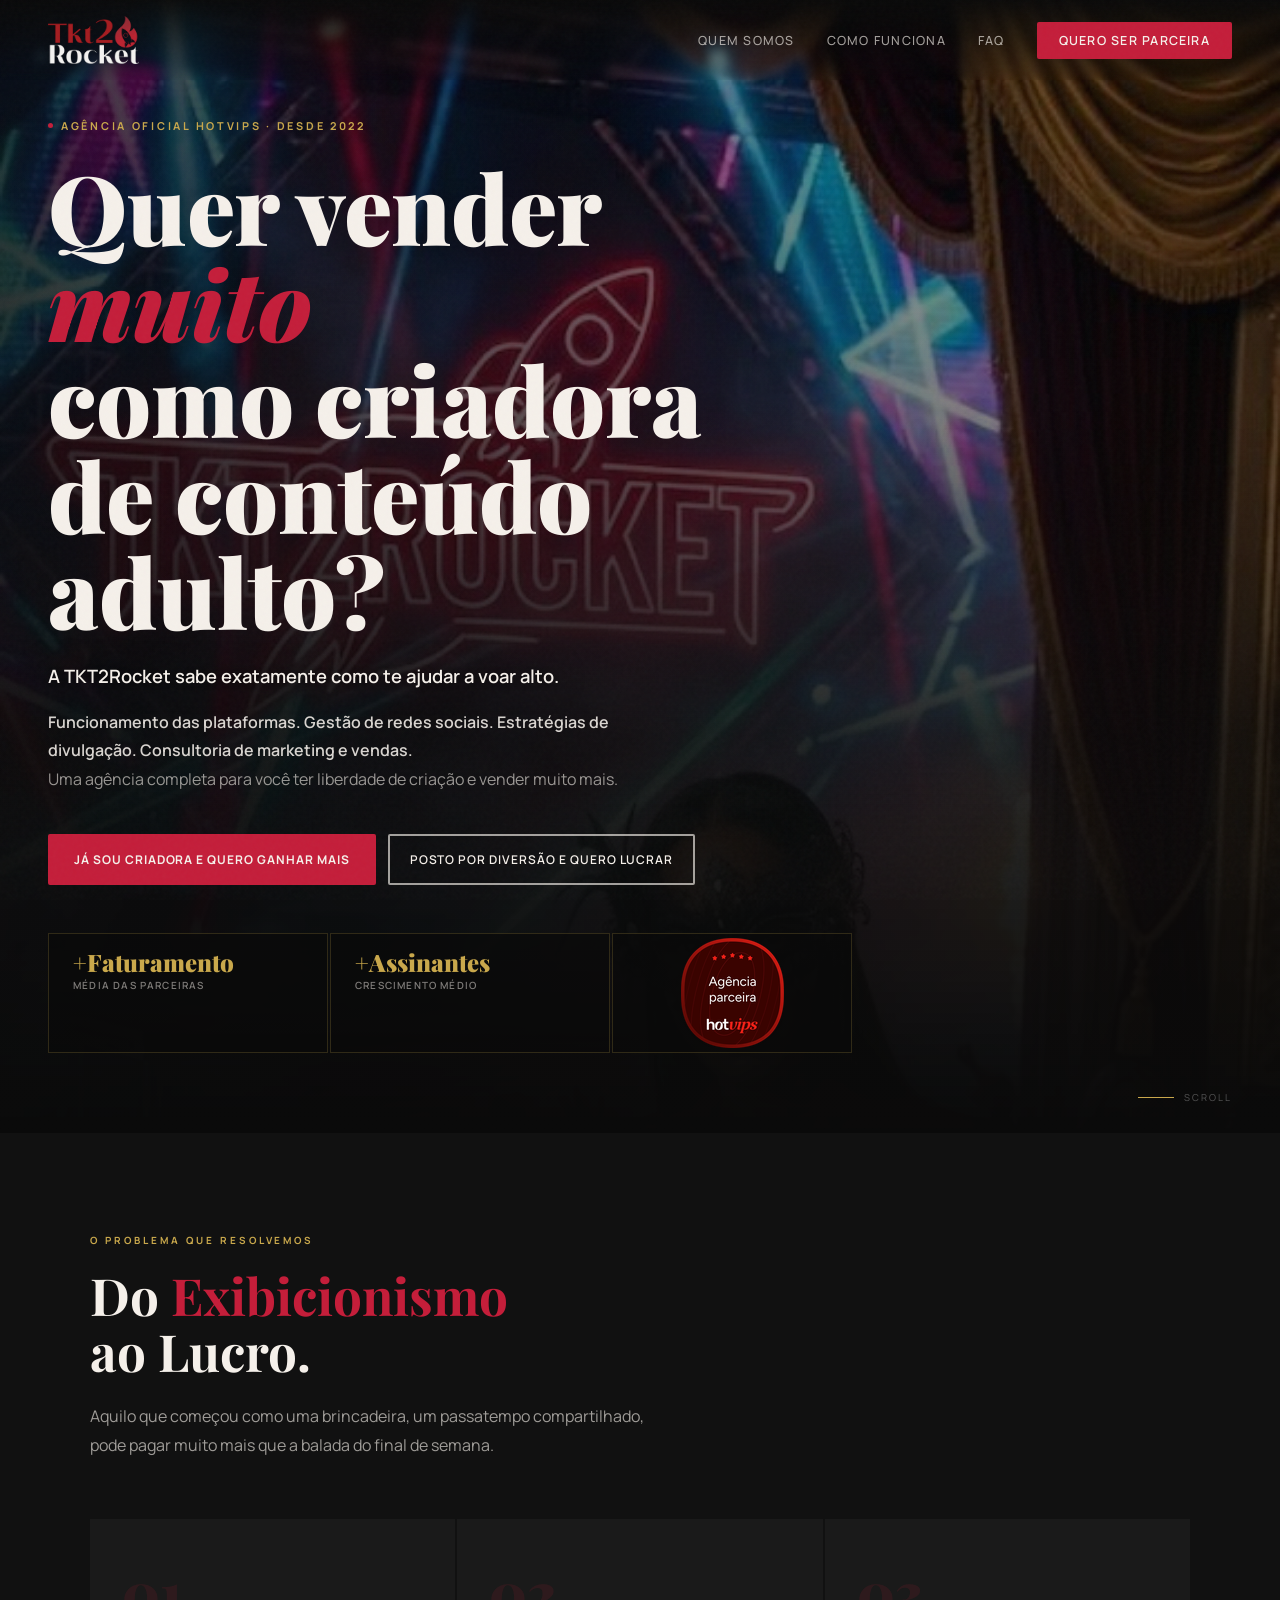
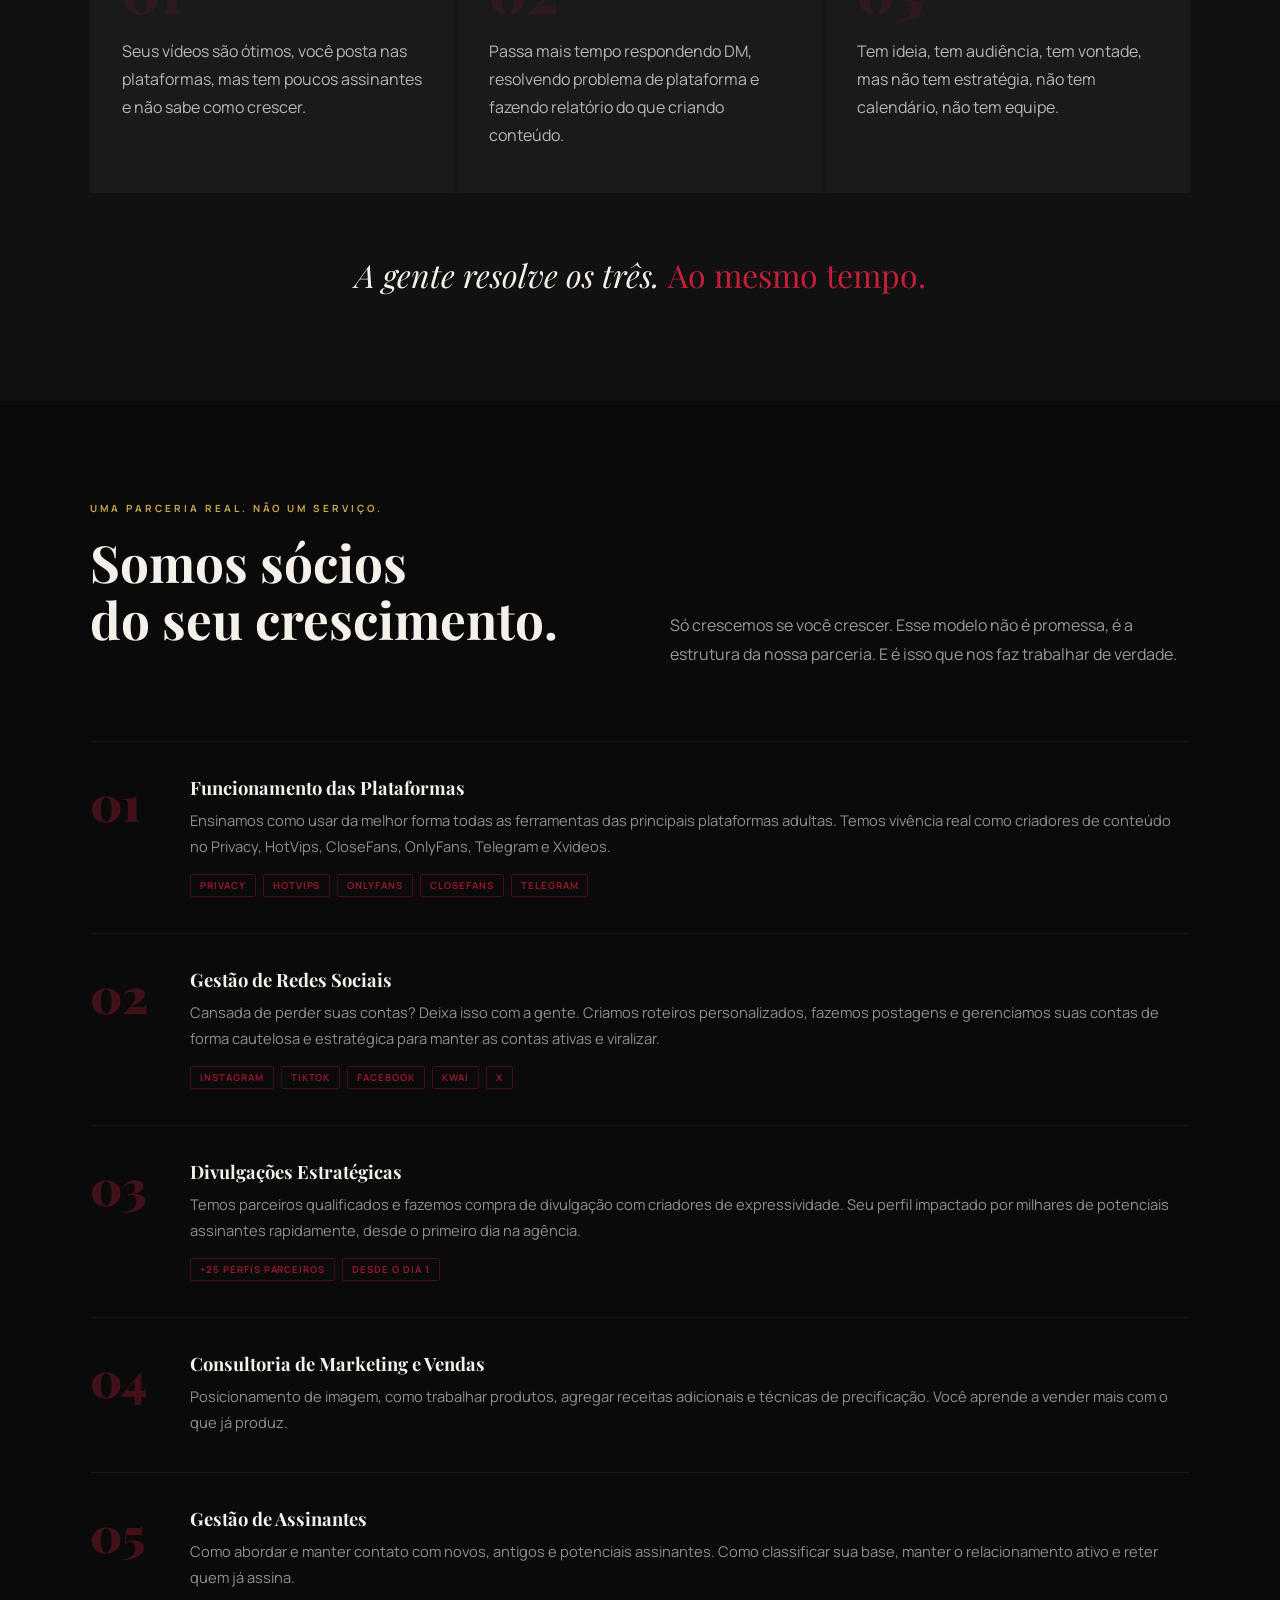
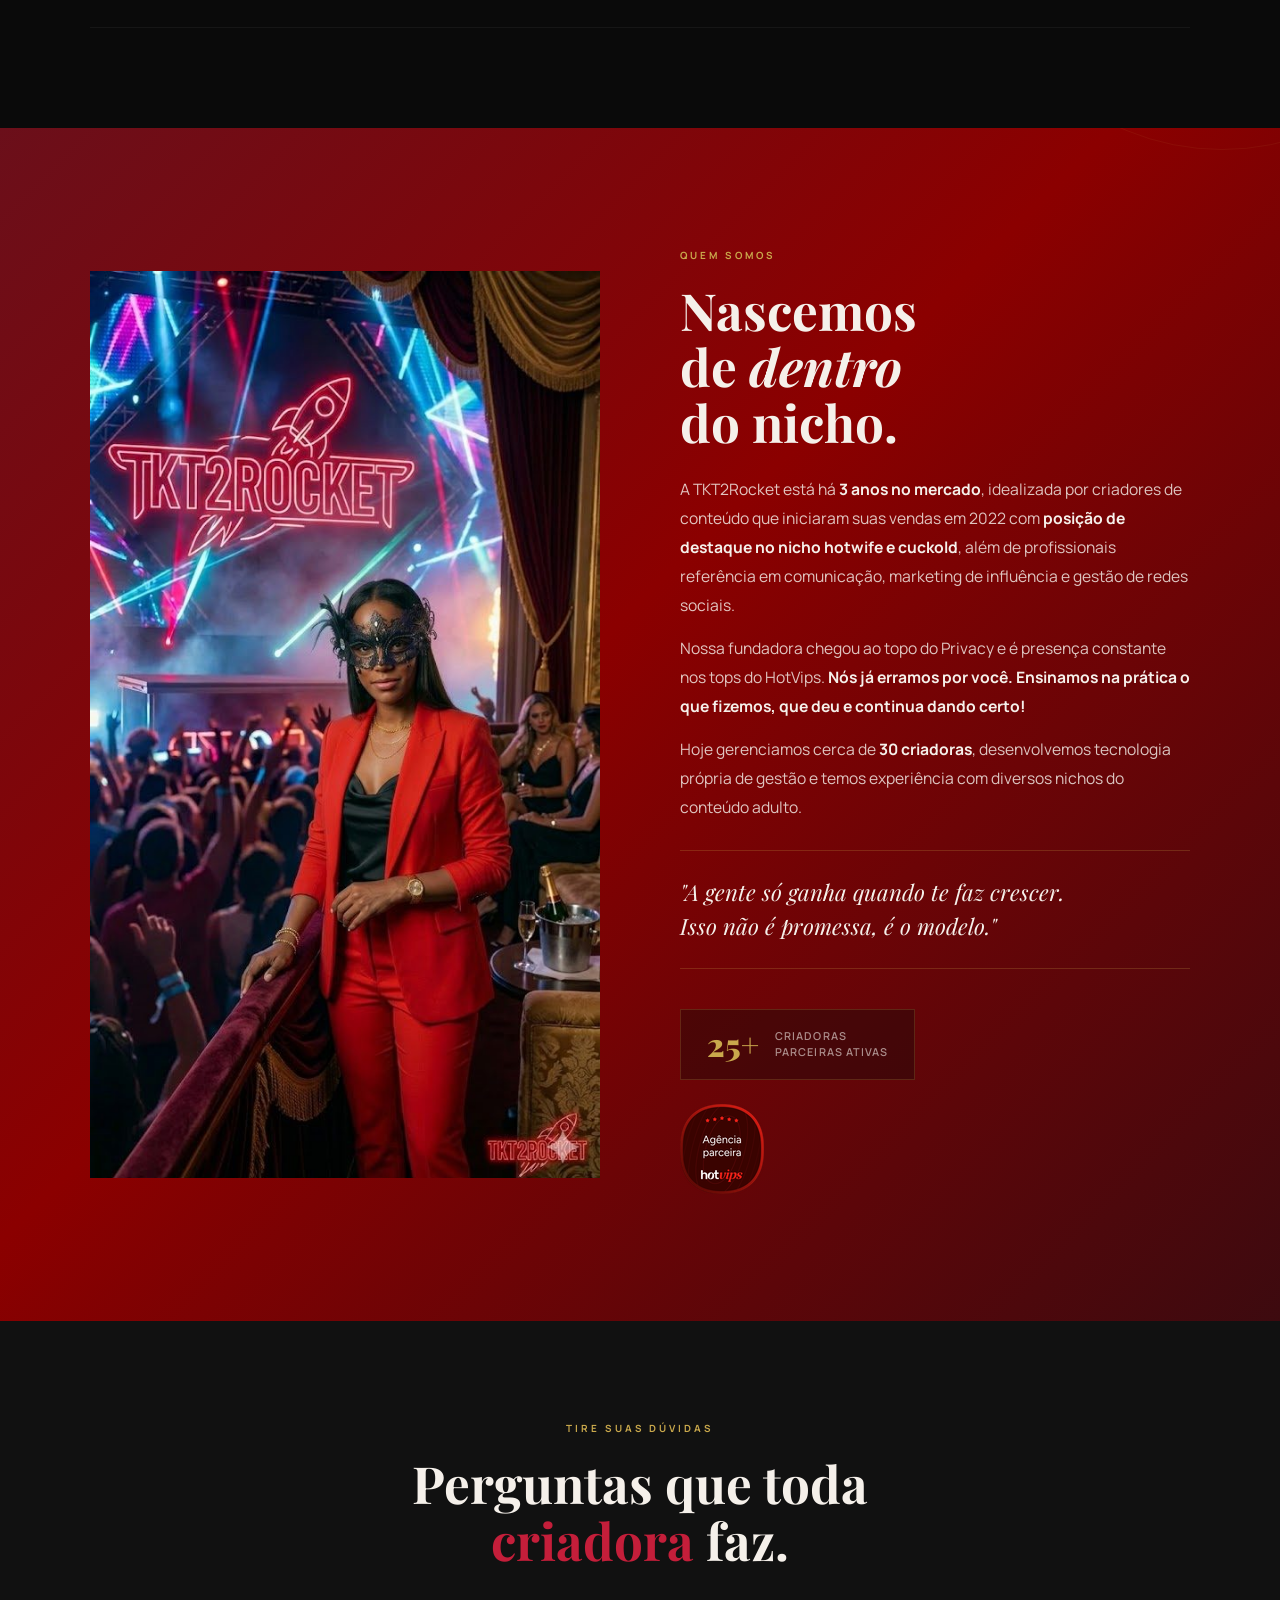
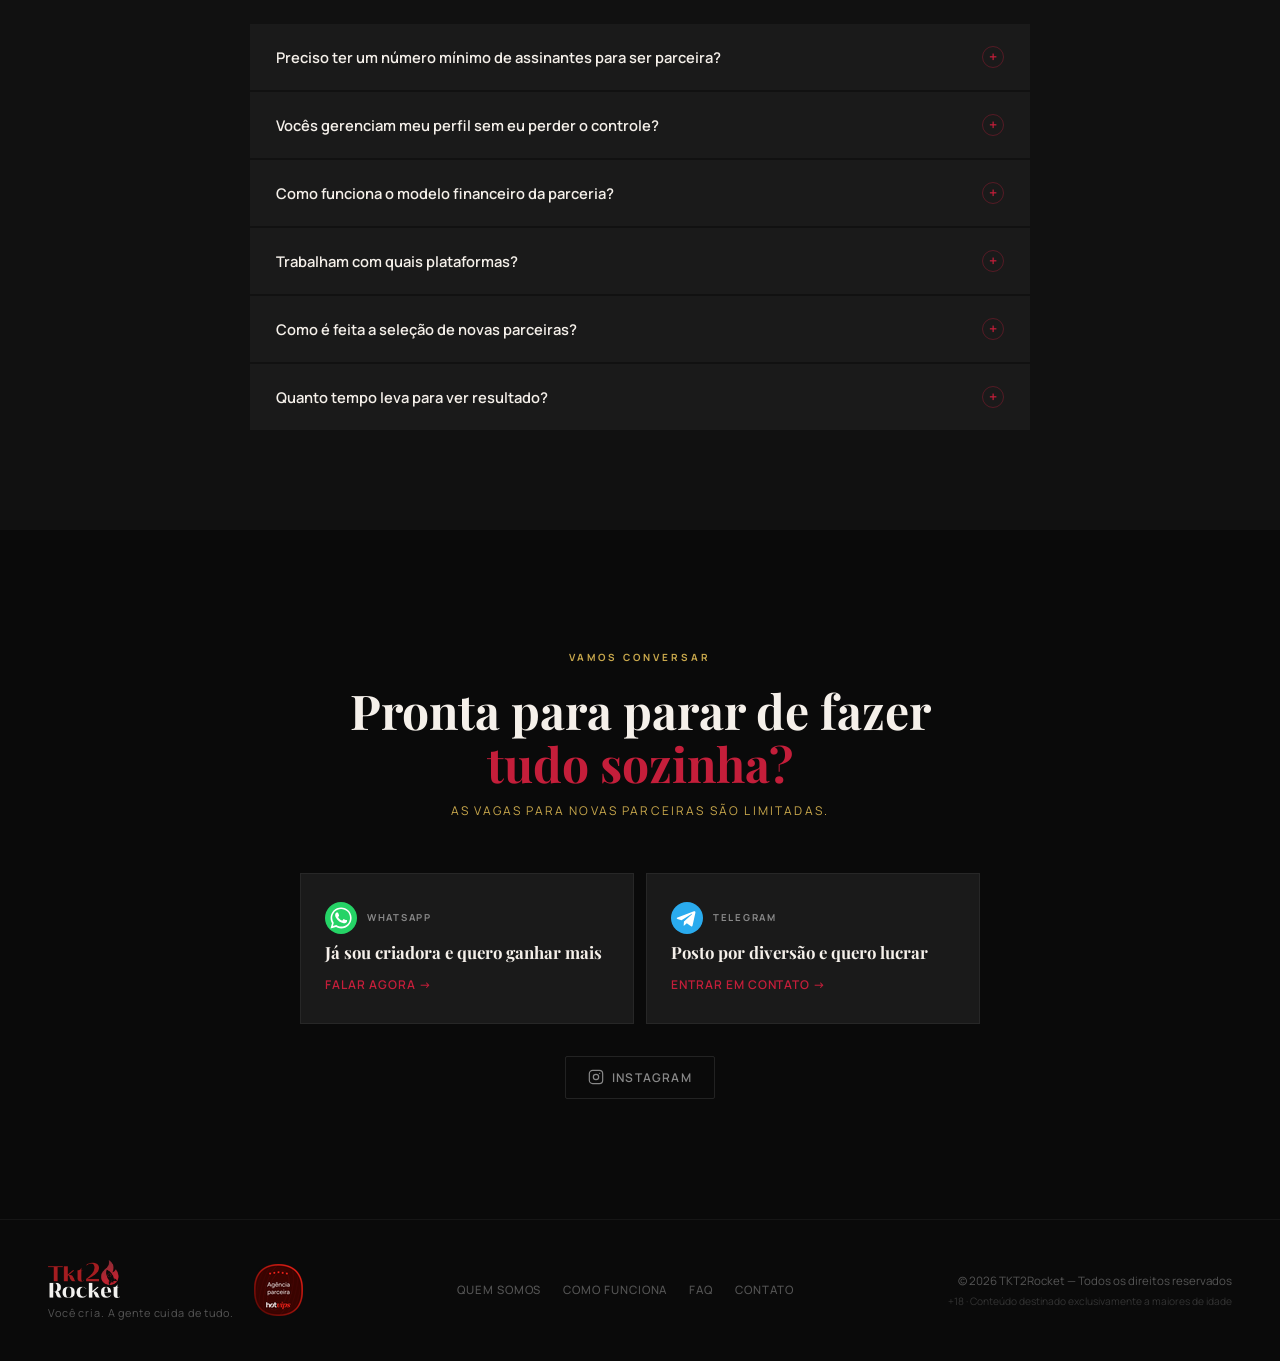
==== commit 65c40e15: "Add files via upload" ====
--- a/index.html
+++ b/index.html
@@ -41,7 +41,11 @@
     "logo": "https://tkt2rocket.com.br/logo.png",
     "foundingDate": "2022",
     "areaServed": "BR",
-    "availableLanguage": "pt-BR",
+    "availableLanguage": {
+      "@type": "Language",
+      "name": "Portuguese",
+      "alternateName": "pt-BR"
+    },
     "sameAs": [
       "https://www.instagram.com/tkt2rocket.agencia/",
       "https://t.me/Tkt2Rocket"
@@ -69,7 +73,11 @@
     },
     "description": "Gestão completa de perfis no Privacy, HotVips, OnlyFans e CloseFans. Inclui gestão de redes sociais, divulgação estratégica, consultoria de marketing e relatórios financeiros.",
     "areaServed": "BR",
-    "availableLanguage": "pt-BR",
+    "availableLanguage": {
+      "@type": "Language",
+      "name": "Portuguese",
+      "alternateName": "pt-BR"
+    },
     "serviceType": "Gestão de Conteúdo Digital Adulto",
     "hasOfferCatalog": {
       "@type": "OfferCatalog",
@@ -460,6 +468,24 @@
       .float-contact { display: none; }
     }
 
+
+    /* ── BADGE HOTVIPS ── */
+    .badge-hotvips {
+      display: inline-block;
+      text-decoration: none;
+      transition: transform 0.25s ease, opacity 0.25s ease;
+      line-height: 0;
+    }
+    .badge-hotvips:hover { transform: scale(1.08); opacity: 0.9; }
+    .badge-hotvips img { display: block; }
+
+    .hero-stat-badge {
+      display: flex;
+      align-items: center;
+      justify-content: center;
+      padding: 4px;
+    }
+
     /* ── MOBILE FIRST RESPONSIVE ── */
     @media (max-width: 1023px) {
       nav {
@@ -576,14 +602,10 @@
         <span class="hero-stat-value">+Assinantes</span>
         <span class="hero-stat-label">Crescimento médio</span>
       </div>
-      <div class="hero-stat">
-        <div class="hero-stat-official">
-          <span class="trophy">&#127942;</span>
-          <div class="hero-stat-official-text">
-            <span>Oficial</span>
-            <span>Parceiro HotVips</span>
-          </div>
-        </div>
+      <div class="hero-stat hero-stat-badge">
+        <a href="https://www.hotvips.com/" target="_blank" rel="noopener noreferrer" class="badge-hotvips" title="Agência Parceira Oficial HotVips">
+          <img src="[data-uri]" alt="Agência Parceira Oficial HotVips" width="103" height="110" />
+        </a>
       </div>
     </div>
   </div>
@@ -703,6 +725,11 @@
       <div class="quem-stat reveal">
         <div class="quem-stat-value">25+</div>
         <div class="quem-stat-label">Criadoras<br/>Parceiras Ativas</div>
+      </div>
+      <div style="margin-top:24px;" class="reveal">
+        <a href="https://www.hotvips.com/" target="_blank" rel="noopener noreferrer" class="badge-hotvips" title="Agência Parceira Oficial HotVips">
+          <img src="[data-uri]" alt="Agência Parceira Oficial HotVips" width="84" height="90" />
+        </a>
       </div>
     </div>
   </div>
@@ -793,9 +820,14 @@
 
 <!-- FOOTER -->
 <footer>
-  <div>
-    <a href="#" class="footer-logo"><img src="[data-uri]" alt="TKT2Rocket" /></a>
+  <div style="display:flex; align-items:center; gap:20px; flex-wrap:wrap;">
+    <div>
+      <a href="#" class="footer-logo"><img src="[data-uri]" alt="TKT2Rocket" /></a>
     <p class="footer-tagline">Você cria. A gente cuida de tudo.</p>
+    </div>
+    <a href="https://www.hotvips.com/" target="_blank" rel="noopener noreferrer" class="badge-hotvips" title="Agência Parceira Oficial HotVips">
+      <img src="[data-uri]" alt="Agência Parceira Oficial HotVips" width="49" height="52" />
+    </a>
   </div>
   <div class="footer-links">
     <a href="#quem-somos">Quem Somos</a>
